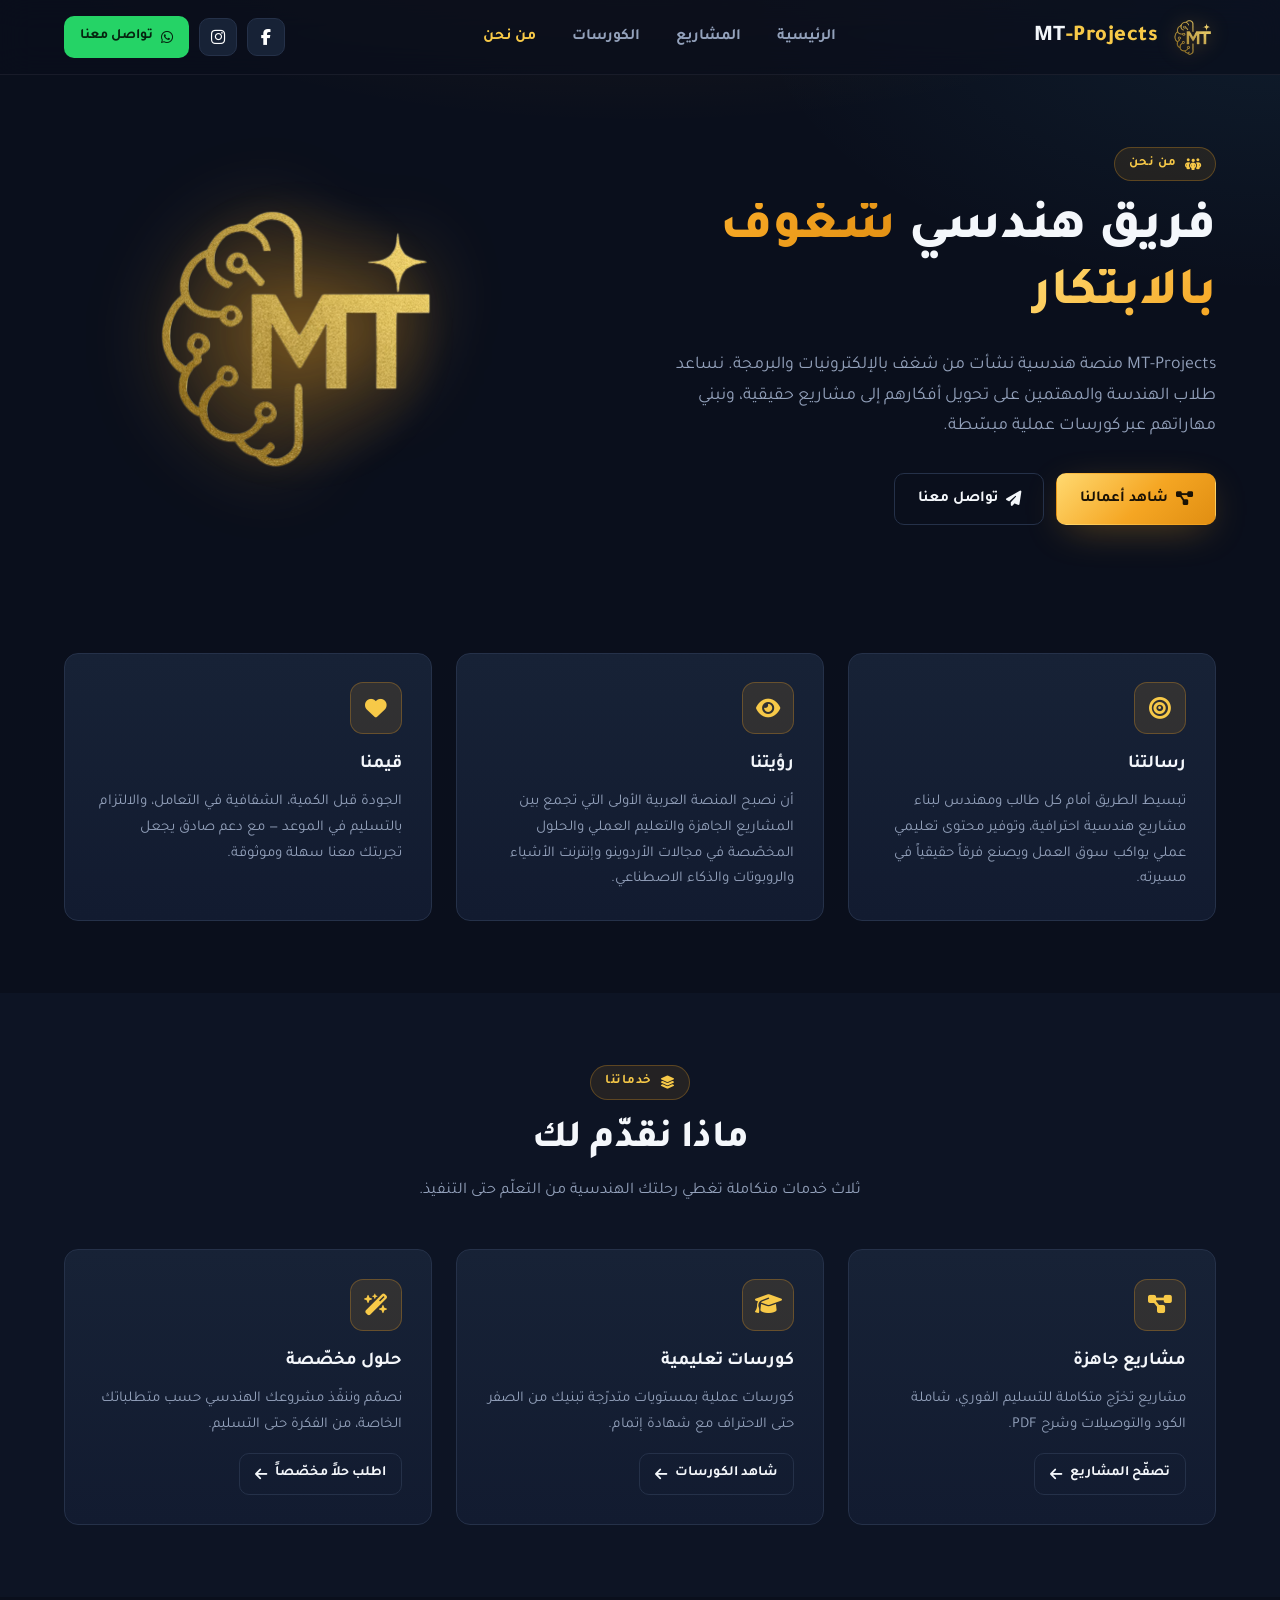
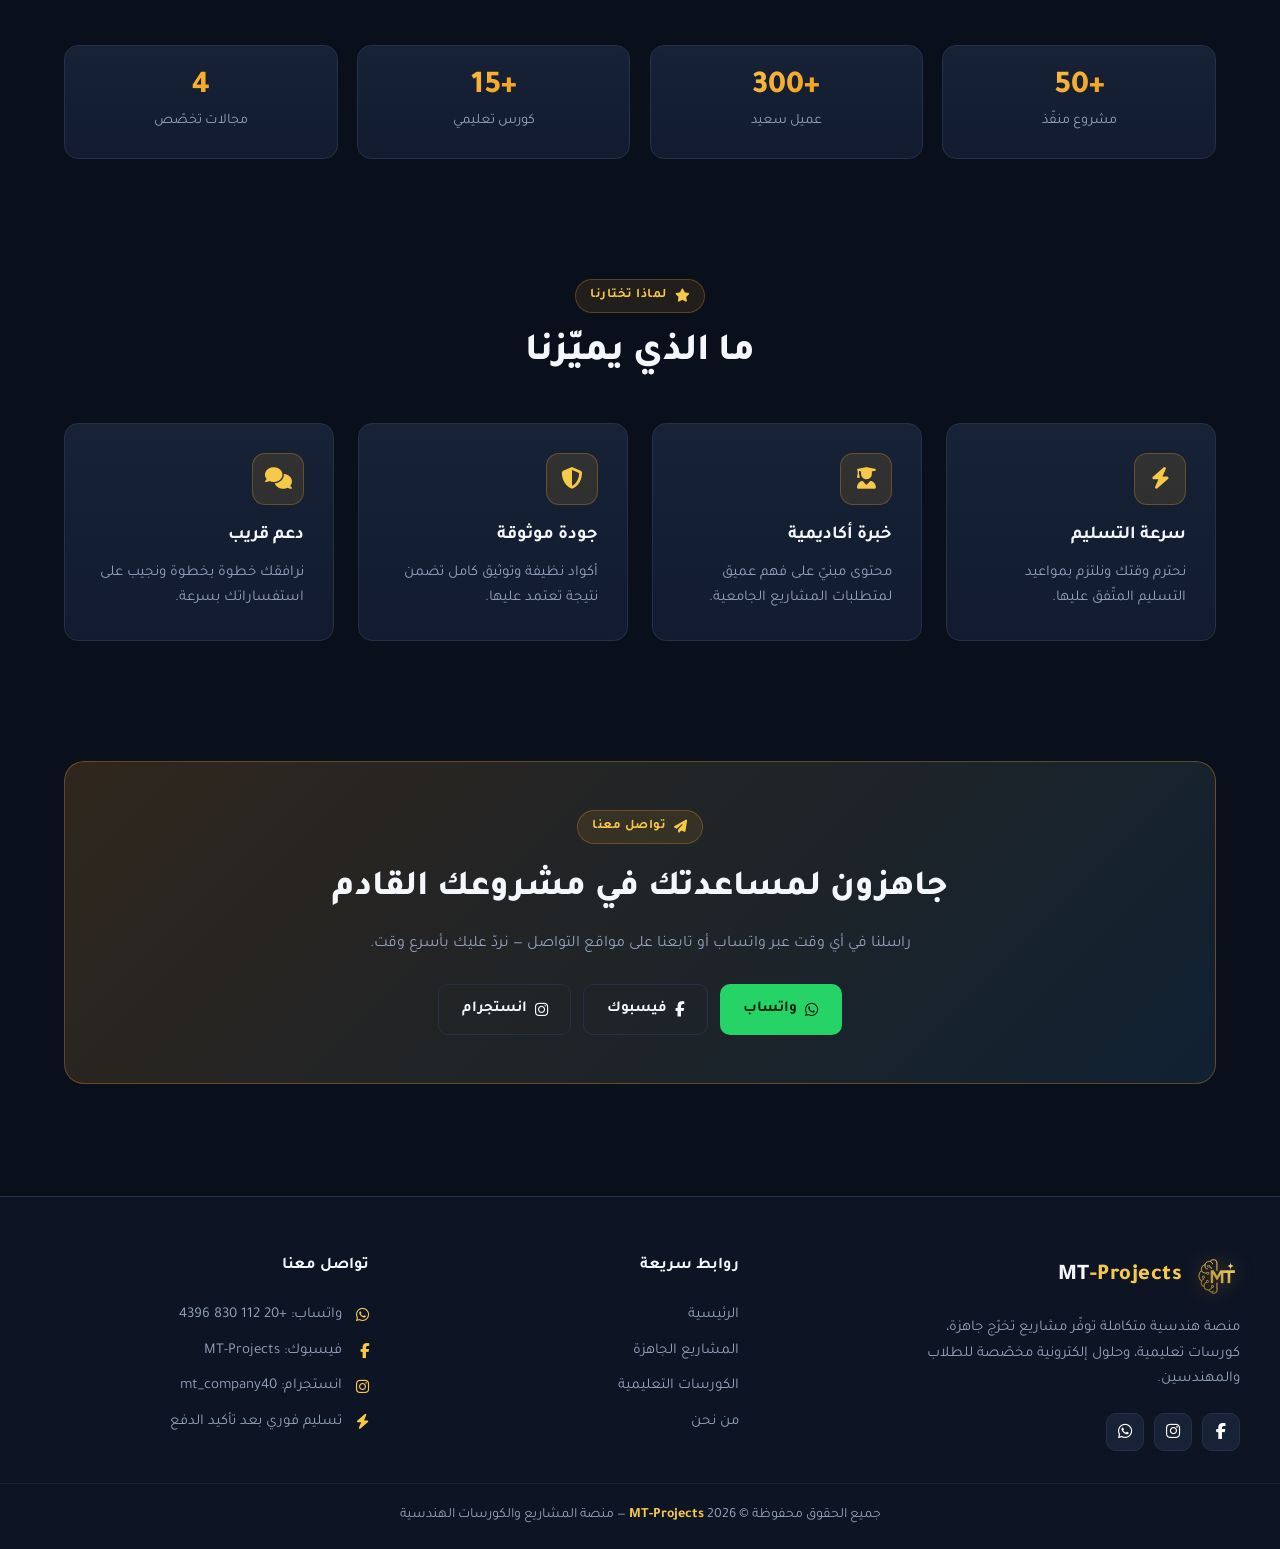
==== about.html @ b784845f "Rebrand MT-Projects to gold identity; add courses + company profile Refactor the single green index." ====
<!DOCTYPE html>
<html lang="ar" dir="rtl">
<head>
    <meta charset="UTF-8">
    <meta name="viewport" content="width=device-width, initial-scale=1.0">
    <title>من نحن | MT-Projects</title>
    <meta name="description" content="MT-Projects — فريق هندسي شغوف بالإلكترونيات والبرمجة، نساعد الطلاب والمهندسين بمشاريع جاهزة وكورسات عملية وحلول مخصّصة.">
    <link rel="icon" href="logo.png">
    <link href="https://fonts.googleapis.com/css2?family=Tajawal:wght@400;500;700;800&display=swap" rel="stylesheet">
    <link rel="stylesheet" href="https://cdnjs.cloudflare.com/ajax/libs/font-awesome/6.4.0/css/all.min.css">
    <link rel="stylesheet" href="assets/css/theme.css">
</head>
<body data-page="about">
    <div id="site-header"></div>

    <!-- Intro -->
    <section class="hero">
        <div class="container hero-grid">
            <div class="hero-copy">
                <span class="section-eyebrow"><i class="fa-solid fa-people-group"></i> من نحن</span>
                <h1>فريق هندسي <span class="gold-text">شغوف بالابتكار</span></h1>
                <p class="lead">MT-Projects منصة هندسية نشأت من شغف بالإلكترونيات والبرمجة. نساعد طلاب الهندسة والمهتمين على تحويل أفكارهم إلى مشاريع حقيقية، ونبني مهاراتهم عبر كورسات عملية مبسّطة.</p>
                <div class="hero-cta">
                    <a href="projects.html" class="btn btn-gold"><i class="fa-solid fa-diagram-project"></i> شاهد أعمالنا</a>
                    <a href="#contact" class="btn btn-ghost"><i class="fa-solid fa-paper-plane"></i> تواصل معنا</a>
                </div>
            </div>
            <div class="hero-art">
                <div class="glow-ring"></div>
                <img src="logo.png" alt="MT-Projects" onerror="this.style.display='none'">
            </div>
        </div>
    </section>

    <!-- Mission / Vision -->
    <section class="block">
        <div class="container">
            <div class="feature-grid" style="grid-template-columns: repeat(auto-fit, minmax(300px, 1fr));">
                <div class="feature">
                    <div class="ico"><i class="fa-solid fa-bullseye"></i></div>
                    <h3>رسالتنا</h3>
                    <p>تبسيط الطريق أمام كل طالب ومهندس لبناء مشاريع هندسية احترافية، وتوفير محتوى تعليمي عملي يواكب سوق العمل ويصنع فرقاً حقيقياً في مسيرته.</p>
                </div>
                <div class="feature">
                    <div class="ico"><i class="fa-solid fa-eye"></i></div>
                    <h3>رؤيتنا</h3>
                    <p>أن نصبح المنصة العربية الأولى التي تجمع بين المشاريع الجاهزة والتعليم العملي والحلول المخصّصة في مجالات الأردوينو وإنترنت الأشياء والروبوتات والذكاء الاصطناعي.</p>
                </div>
                <div class="feature">
                    <div class="ico"><i class="fa-solid fa-heart"></i></div>
                    <h3>قيمنا</h3>
                    <p>الجودة قبل الكمية، الشفافية في التعامل، والالتزام بالتسليم في الموعد — مع دعم صادق يجعل تجربتك معنا سهلة وموثوقة.</p>
                </div>
            </div>
        </div>
    </section>

    <!-- What we offer -->
    <section class="block" style="background: var(--bg-2);">
        <div class="container">
            <div class="section-head">
                <span class="section-eyebrow"><i class="fa-solid fa-layer-group"></i> خدماتنا</span>
                <h2>ماذا نقدّم لك</h2>
                <p>ثلاث خدمات متكاملة تغطي رحلتك الهندسية من التعلّم حتى التنفيذ.</p>
            </div>
            <div class="feature-grid">
                <div class="feature">
                    <div class="ico"><i class="fa-solid fa-diagram-project"></i></div>
                    <h3>مشاريع جاهزة</h3>
                    <p>مشاريع تخرّج متكاملة للتسليم الفوري، شاملة الكود والتوصيلات وشرح PDF.</p>
                    <a href="projects.html" class="btn btn-ghost btn-sm" style="margin-top:1rem;">تصفّح المشاريع <i class="fa-solid fa-arrow-left"></i></a>
                </div>
                <div class="feature">
                    <div class="ico"><i class="fa-solid fa-graduation-cap"></i></div>
                    <h3>كورسات تعليمية</h3>
                    <p>كورسات عملية بمستويات متدرّجة تبنيك من الصفر حتى الاحتراف مع شهادة إتمام.</p>
                    <a href="courses.html" class="btn btn-ghost btn-sm" style="margin-top:1rem;">شاهد الكورسات <i class="fa-solid fa-arrow-left"></i></a>
                </div>
                <div class="feature">
                    <div class="ico"><i class="fa-solid fa-wand-magic-sparkles"></i></div>
                    <h3>حلول مخصّصة</h3>
                    <p>نصمّم وننفّذ مشروعك الهندسي حسب متطلباتك الخاصة، من الفكرة حتى التسليم.</p>
                    <a href="https://wa.me/201128304396?text=%D8%A3%D9%87%D9%84%D8%A7%D9%8B%20MT-Projects%D8%8C%20%D8%A3%D8%B1%D9%8A%D8%AF%20%D8%AD%D9%84%D8%A7%D9%8B%20%D9%85%D8%AE%D8%B5%D8%B5%D8%A7%D9%8B" target="_blank" rel="noopener" class="btn btn-ghost btn-sm" style="margin-top:1rem;">اطلب حلاً مخصّصاً <i class="fa-solid fa-arrow-left"></i></a>
                </div>
            </div>
        </div>
    </section>

    <!-- Stats -->
    <section class="block tight">
        <div class="container">
            <div class="stats">
                <div class="stat"><div class="num gold-text">+50</div><div class="lbl">مشروع منفّذ</div></div>
                <div class="stat"><div class="num gold-text">+300</div><div class="lbl">عميل سعيد</div></div>
                <div class="stat"><div class="num gold-text">+15</div><div class="lbl">كورس تعليمي</div></div>
                <div class="stat"><div class="num gold-text">4</div><div class="lbl">مجالات تخصّص</div></div>
            </div>
        </div>
    </section>

    <!-- Why choose us -->
    <section class="block">
        <div class="container">
            <div class="section-head">
                <span class="section-eyebrow"><i class="fa-solid fa-star"></i> لماذا تختارنا</span>
                <h2>ما الذي يميّزنا</h2>
            </div>
            <div class="feature-grid">
                <div class="feature"><div class="ico"><i class="fa-solid fa-bolt"></i></div><h3>سرعة التسليم</h3><p>نحترم وقتك ونلتزم بمواعيد التسليم المتّفق عليها.</p></div>
                <div class="feature"><div class="ico"><i class="fa-solid fa-user-graduate"></i></div><h3>خبرة أكاديمية</h3><p>محتوى مبنيّ على فهم عميق لمتطلبات المشاريع الجامعية.</p></div>
                <div class="feature"><div class="ico"><i class="fa-solid fa-shield-halved"></i></div><h3>جودة موثوقة</h3><p>أكواد نظيفة وتوثيق كامل تضمن نتيجة تعتمد عليها.</p></div>
                <div class="feature"><div class="ico"><i class="fa-solid fa-comments"></i></div><h3>دعم قريب</h3><p>نرافقك خطوة بخطوة ونجيب على استفساراتك بسرعة.</p></div>
            </div>
        </div>
    </section>

    <!-- Contact CTA -->
    <section class="block tight" id="contact">
        <div class="container">
            <div class="cta-band">
                <span class="section-eyebrow"><i class="fa-solid fa-paper-plane"></i> تواصل معنا</span>
                <h2>جاهزون لمساعدتك في مشروعك القادم</h2>
                <p>راسلنا في أي وقت عبر واتساب أو تابعنا على مواقع التواصل — نردّ عليك بأسرع وقت.</p>
                <div class="hero-cta" style="justify-content:center;">
                    <a href="https://wa.me/201128304396?text=%D8%A3%D9%87%D9%84%D8%A7%D9%8B%20MT-Projects%20%F0%9F%91%8B" target="_blank" rel="noopener" class="btn btn-whatsapp"><i class="fa-brands fa-whatsapp"></i> واتساب</a>
                    <a href="https://www.facebook.com/share/1FDnTubg9i/" target="_blank" rel="noopener" class="btn btn-ghost"><i class="fa-brands fa-facebook-f"></i> فيسبوك</a>
                    <a href="https://www.instagram.com/mt_company40?stkn=MTRxdmZ1bXdlMmYyNg==" target="_blank" rel="noopener" class="btn btn-ghost"><i class="fa-brands fa-instagram"></i> انستجرام</a>
                </div>
            </div>
        </div>
    </section>

    <div id="site-footer"></div>

    <script src="assets/js/site.js"></script>
    <script src="assets/js/layout.js"></script>
</body>
</html>
---- assets/css/theme.css ----
/* =====================================================================
   MT-Projects — Shared Design System
   Gold "circuit-brain" brand on deep space-navy. Arabic RTL.
   ===================================================================== */

:root {
    /* Brand — gold ramp pulled from the logo */
    --gold-300: #ffd970;
    --gold-400: #f7c948;
    --gold-500: #f5a623;
    --gold-600: #e08e12;
    --gold-grad: linear-gradient(135deg, #ffd970 0%, #f5a623 55%, #e08e12 100%);

    /* Accent — circuit sky */
    --sky-400: #6fd0ff;
    --sky-500: #4fc3f7;

    /* Surfaces — deep space navy */
    --bg: #0a0f1c;
    --bg-2: #0d1424;
    --surface: #121b30;
    --surface-2: #172236;
    --surface-3: #1e2b43;

    /* Ink */
    --text: #f4f7fb;
    --text-muted: #93a1bb;
    --border: #253149;
    --border-soft: rgba(255, 255, 255, 0.06);

    /* Channels */
    --whatsapp: #25d366;
    --facebook: #1877f2;

    /* Category accents */
    --cat-arduino: #14b8a6;
    --cat-iot: #f97316;
    --cat-robotics: #f5a623;
    --cat-ai: #a78bfa;
    --cat-beginner: #22c55e;
    --cat-intermediate: #f5a623;
    --cat-advanced: #ef4444;

    --radius: 14px;
    --radius-sm: 9px;
    --shadow-gold: 0 10px 40px -12px rgba(245, 166, 35, 0.45);
    --maxw: 1200px;
    --header-h: 74px;
}

* { margin: 0; padding: 0; box-sizing: border-box; font-family: 'Tajawal', sans-serif; }

html { scroll-behavior: smooth; }

body {
    background: var(--bg);
    color: var(--text);
    line-height: 1.7;
    min-height: 100vh;
    /* Subtle gold aura pinned to the top, fading into navy */
    background-image:
        radial-gradient(1100px 520px at 50% -240px, rgba(245, 166, 35, 0.14), transparent 70%),
        radial-gradient(760px 420px at 100% 0, rgba(79, 195, 247, 0.08), transparent 70%);
    background-repeat: no-repeat;
}

a { text-decoration: none; color: inherit; }
ul { list-style: none; }
img { max-width: 100%; display: block; }

.container { max-width: var(--maxw); margin: 0 auto; padding: 0 1.5rem; }

/* Utility text */
.gold-text {
    background: var(--gold-grad);
    -webkit-background-clip: text;
    background-clip: text;
    -webkit-text-fill-color: transparent;
    color: transparent;
}
.section-eyebrow {
    display: inline-flex; align-items: center; gap: 8px;
    font-size: 0.82rem; font-weight: 700; letter-spacing: 0.5px;
    color: var(--gold-400);
    background: rgba(245, 166, 35, 0.1);
    border: 1px solid rgba(245, 166, 35, 0.28);
    padding: 5px 14px; border-radius: 999px;
    margin-bottom: 1rem;
}
.section-head { text-align: center; max-width: 680px; margin: 0 auto 2.75rem; }
.section-head h2 { font-size: clamp(1.7rem, 3.4vw, 2.4rem); font-weight: 800; line-height: 1.3; }
.section-head p { color: var(--text-muted); margin-top: 0.75rem; font-size: 1.02rem; }

section.block { padding: 4.5rem 0; }
section.block.tight { padding: 3rem 0; }

/* =========================== Header / Nav =========================== */
.site-header {
    position: sticky; top: 0; z-index: 1000;
    background: rgba(10, 15, 28, 0.72);
    backdrop-filter: blur(16px);
    -webkit-backdrop-filter: blur(16px);
    border-bottom: 1px solid var(--border-soft);
}
.nav {
    height: var(--header-h);
    display: flex; align-items: center; justify-content: space-between;
    gap: 1rem;
}
.brand { display: flex; align-items: center; gap: 12px; }
.brand img {
    width: 46px; height: 46px; object-fit: contain;
    filter: drop-shadow(0 0 10px rgba(245, 166, 35, 0.35));
}
.brand-text { font-size: 1.4rem; font-weight: 800; letter-spacing: 0.5px; }
.brand-text span { color: var(--gold-400); }

.nav-links { display: flex; align-items: center; gap: 0.35rem; }
.nav-links a {
    padding: 0.5rem 0.95rem; border-radius: 8px;
    color: var(--text-muted); font-weight: 600; font-size: 0.98rem;
    transition: color 0.2s, background 0.2s;
}
.nav-links a:hover { color: var(--text); background: rgba(255, 255, 255, 0.04); }
.nav-links a.active { color: var(--gold-400); }

.nav-actions { display: flex; align-items: center; gap: 10px; }
.social-btn {
    width: 38px; height: 38px; border-radius: 10px;
    display: grid; place-items: center; color: #fff; font-size: 1.02rem;
    background: var(--surface-2); border: 1px solid var(--border);
    transition: transform 0.2s, border-color 0.2s, color 0.2s;
}
.social-btn:hover { transform: translateY(-3px); color: var(--gold-400); border-color: var(--gold-500); }

.nav-toggle {
    display: none; width: 42px; height: 42px; border-radius: 10px;
    background: var(--surface-2); border: 1px solid var(--border);
    color: var(--text); font-size: 1.2rem; cursor: pointer;
}

/* =========================== Buttons =========================== */
.btn {
    display: inline-flex; align-items: center; justify-content: center; gap: 8px;
    padding: 0.72rem 1.4rem; border-radius: 10px;
    font-weight: 700; font-size: 0.96rem; cursor: pointer;
    border: 1px solid transparent; transition: transform 0.18s, box-shadow 0.18s, background 0.18s;
    white-space: nowrap;
}
.btn:hover { transform: translateY(-2px); }
.btn-gold { background: var(--gold-grad); color: #1a1205; box-shadow: var(--shadow-gold); }
.btn-gold:hover { box-shadow: 0 14px 46px -10px rgba(245, 166, 35, 0.6); }
.btn-ghost { background: transparent; color: var(--text); border-color: var(--border); }
.btn-ghost:hover { border-color: var(--gold-500); color: var(--gold-400); }
.btn-whatsapp { background: var(--whatsapp); color: #05230f; }
.btn-whatsapp:hover { background: #1fbb59; }
.btn-sm { padding: 0.5rem 0.95rem; font-size: 0.88rem; }
.btn-icon {
    width: 40px; height: 40px; padding: 0; border-radius: 10px;
    background: transparent; border: 1px solid var(--border); color: var(--text);
}
.btn-icon:hover { border-color: var(--gold-500); color: var(--gold-400); }

/* =========================== Hero =========================== */
.hero { padding: 4.5rem 0 3.5rem; position: relative; overflow: hidden; }
.hero-grid {
    display: grid; grid-template-columns: 1.15fr 0.85fr; gap: 3rem; align-items: center;
}
.hero h1 { font-size: clamp(2rem, 5vw, 3.3rem); font-weight: 800; line-height: 1.25; }
.hero p.lead { color: var(--text-muted); font-size: 1.12rem; margin: 1.3rem 0 2rem; max-width: 560px; }
.hero-cta { display: flex; gap: 12px; flex-wrap: wrap; }
.hero-badges { display: flex; gap: 1.4rem; margin-top: 2rem; flex-wrap: wrap; }
.hero-badge { display: flex; align-items: center; gap: 9px; color: var(--text-muted); font-size: 0.94rem; }
.hero-badge i { color: var(--gold-400); }

.hero-art { position: relative; display: grid; place-items: center; }
.hero-art .glow-ring {
    position: absolute; inset: 0; margin: auto; width: 340px; height: 340px; border-radius: 50%;
    background: radial-gradient(circle, rgba(245, 166, 35, 0.28), transparent 62%);
    filter: blur(8px);
}
.hero-art img {
    width: min(340px, 78%); position: relative; z-index: 1;
    filter: drop-shadow(0 0 40px rgba(245, 166, 35, 0.45));
    animation: float 6s ease-in-out infinite;
}
@keyframes float { 0%,100% { transform: translateY(-8px); } 50% { transform: translateY(8px); } }

/* =========================== Stats =========================== */
.stats { display: grid; grid-template-columns: repeat(4, 1fr); gap: 1.2rem; }
.stat {
    background: linear-gradient(180deg, var(--surface-2), var(--surface));
    border: 1px solid var(--border); border-radius: var(--radius);
    padding: 1.5rem 1rem; text-align: center;
}
.stat .num { font-size: 2rem; font-weight: 800; }
.stat .num.gold-text { line-height: 1.1; }
.stat .lbl { color: var(--text-muted); font-size: 0.9rem; margin-top: 4px; }

/* =========================== Search & filter bar =========================== */
.toolbar { display: flex; flex-direction: column; gap: 1.1rem; align-items: center; margin-bottom: 2.5rem; }
.search-box { position: relative; width: 100%; max-width: 620px; }
.search-box input {
    width: 100%; padding: 0.9rem 3rem 0.9rem 1.1rem;
    background: var(--surface); border: 1px solid var(--border); border-radius: 999px;
    color: var(--text); font-size: 1rem; outline: none; transition: border-color 0.2s, box-shadow 0.2s;
}
.search-box input:focus { border-color: var(--gold-500); box-shadow: 0 0 0 4px rgba(245, 166, 35, 0.14); }
.search-box i { position: absolute; right: 1.1rem; top: 50%; transform: translateY(-50%); color: var(--text-muted); }

.controls { display: flex; justify-content: space-between; align-items: center; gap: 1rem; flex-wrap: wrap; width: 100%; }
.filters { display: flex; gap: 8px; flex-wrap: wrap; }
.chip {
    background: var(--surface); color: var(--text-muted);
    border: 1px solid var(--border); padding: 0.5rem 1.05rem; border-radius: 999px;
    cursor: pointer; font-weight: 600; font-size: 0.9rem; transition: 0.2s;
}
.chip:hover { color: var(--text); border-color: var(--gold-500); }
.chip.active { background: var(--gold-grad); color: #1a1205; border-color: transparent; }
.select {
    background: var(--surface); color: var(--text); border: 1px solid var(--border);
    padding: 0.55rem 0.9rem; border-radius: 10px; outline: none; cursor: pointer; font-size: 0.9rem;
}

/* =========================== Cards grid =========================== */
.cards-grid { display: grid; grid-template-columns: repeat(auto-fill, minmax(320px, 1fr)); gap: 1.75rem; }

.card {
    background: linear-gradient(180deg, var(--surface-2), var(--surface));
    border: 1px solid var(--border); border-radius: var(--radius);
    overflow: hidden; display: flex; flex-direction: column; position: relative;
    transition: transform 0.25s, box-shadow 0.25s, border-color 0.25s;
}
.card:hover { transform: translateY(-6px); border-color: var(--gold-500); box-shadow: 0 18px 40px -18px rgba(0,0,0,0.7); }
.card-media { position: relative; height: 190px; overflow: hidden; border-bottom: 1px solid var(--border); }
.card-media img { width: 100%; height: 100%; object-fit: cover; transition: transform 0.5s; }
.card:hover .card-media img { transform: scale(1.06); }
.ribbon {
    position: absolute; top: 12px; right: 12px; z-index: 2;
    background: rgba(10, 15, 28, 0.78); backdrop-filter: blur(4px);
    color: var(--gold-400); padding: 4px 11px; border-radius: 999px;
    font-size: 0.74rem; font-weight: 700; display: flex; align-items: center; gap: 6px;
    border: 1px solid rgba(245, 166, 35, 0.3);
}
.dot { width: 7px; height: 7px; border-radius: 50%; background: var(--gold-400); animation: pulse 1.6s infinite; }
@keyframes pulse {
    0% { box-shadow: 0 0 0 0 rgba(245,166,35,0.6); } 70% { box-shadow: 0 0 0 7px rgba(245,166,35,0); } 100% { box-shadow: 0 0 0 0 rgba(245,166,35,0); }
}

.card-body { padding: 1.4rem; display: flex; flex-direction: column; flex-grow: 1; }
.tag {
    align-self: flex-start; font-size: 0.72rem; color: #0a0f1c; font-weight: 800;
    padding: 3px 11px; border-radius: 6px; margin-bottom: 0.7rem; letter-spacing: 0.3px;
}
.tag-arduino { background: var(--cat-arduino); }
.tag-iot { background: var(--cat-iot); }
.tag-robotics { background: var(--cat-robotics); }
.tag-ai { background: var(--cat-ai); }
.tag-beginner { background: var(--cat-beginner); }
.tag-intermediate { background: var(--cat-intermediate); }
.tag-advanced { background: var(--cat-advanced); color: #fff; }

.card-title { font-size: 1.16rem; font-weight: 700; margin-bottom: 0.5rem; }
.card-desc {
    color: var(--text-muted); font-size: 0.92rem; margin-bottom: 1rem;
    display: -webkit-box; -webkit-line-clamp: 3; -webkit-box-orient: vertical; overflow: hidden;
}
.meta-row { display: flex; gap: 1rem; flex-wrap: wrap; margin-bottom: 1rem; font-size: 0.84rem; color: var(--text-muted); }
.meta-row span { display: flex; align-items: center; gap: 6px; }
.meta-row i { color: var(--gold-400); }

.includes {
    background: rgba(0, 0, 0, 0.22); border: 1px solid var(--border-soft);
    padding: 0.75rem 0.9rem; border-radius: var(--radius-sm); margin-bottom: 1.2rem; font-size: 0.84rem;
}
.includes .t { font-weight: 700; margin-bottom: 6px; }
.includes ul { display: flex; gap: 0.9rem; flex-wrap: wrap; }
.includes li { color: var(--text-muted); display: flex; align-items: center; gap: 5px; }
.includes li i { color: var(--gold-400); }

.card-foot {
    margin-top: auto; padding-top: 1rem; border-top: 1px solid var(--border-soft);
    display: flex; justify-content: space-between; align-items: center; gap: 0.6rem;
}
.price { font-size: 1.4rem; font-weight: 800; }
.price small { font-size: 0.78rem; color: var(--text-muted); font-weight: 600; }
.price .old { font-size: 0.85rem; color: var(--text-muted); text-decoration: line-through; margin-inline-start: 6px; font-weight: 600; }
.card-actions { display: flex; gap: 6px; }

.empty-state { grid-column: 1 / -1; text-align: center; padding: 3rem 1rem; color: var(--text-muted); }
.empty-state i { font-size: 2.4rem; color: var(--gold-500); margin-bottom: 0.8rem; }

.load-more { text-align: center; margin-top: 2.5rem; }

/* =========================== Feature / value cards =========================== */
.feature-grid { display: grid; grid-template-columns: repeat(auto-fit, minmax(250px, 1fr)); gap: 1.5rem; }
.feature {
    background: linear-gradient(180deg, var(--surface-2), var(--surface));
    border: 1px solid var(--border); border-radius: var(--radius); padding: 1.8rem;
    transition: transform 0.25s, border-color 0.25s;
}
.feature:hover { transform: translateY(-5px); border-color: var(--gold-500); }
.feature .ico {
    width: 52px; height: 52px; border-radius: 13px; display: grid; place-items: center;
    font-size: 1.35rem; color: var(--gold-400); margin-bottom: 1rem;
    background: rgba(245, 166, 35, 0.12); border: 1px solid rgba(245, 166, 35, 0.28);
}
.feature h3 { font-size: 1.14rem; margin-bottom: 0.5rem; }
.feature p { color: var(--text-muted); font-size: 0.94rem; }

/* =========================== CTA band =========================== */
.cta-band {
    background: linear-gradient(135deg, rgba(245,166,35,0.16), rgba(79,195,247,0.1));
    border: 1px solid rgba(245, 166, 35, 0.3); border-radius: 20px;
    padding: 3rem 2rem; text-align: center; position: relative; overflow: hidden;
}
.cta-band h2 { font-size: clamp(1.6rem, 3vw, 2.2rem); font-weight: 800; margin-bottom: 0.7rem; }
.cta-band p { color: var(--text-muted); max-width: 560px; margin: 0 auto 1.6rem; }

/* =========================== FAQ =========================== */
.faq-item { background: var(--surface); border: 1px solid var(--border); border-radius: var(--radius-sm); margin-bottom: 0.9rem; overflow: hidden; }
.faq-q { padding: 1.05rem 1.3rem; font-weight: 700; cursor: pointer; display: flex; justify-content: space-between; align-items: center; gap: 1rem; }
.faq-q i { color: var(--gold-400); transition: transform 0.25s; flex-shrink: 0; }
.faq-a { padding: 0 1.3rem; max-height: 0; overflow: hidden; color: var(--text-muted); font-size: 0.95rem; transition: max-height 0.3s ease, padding 0.3s ease; }
.faq-item.open .faq-a { max-height: 320px; padding: 0 1.3rem 1.15rem; }
.faq-item.open .faq-q i { transform: rotate(180deg); }

/* =========================== Modal =========================== */
.modal { position: fixed; inset: 0; background: rgba(4, 7, 14, 0.82); backdrop-filter: blur(4px); z-index: 2000; display: none; place-items: center; padding: 1rem; }
.modal.open { display: grid; }
.modal-card { background: var(--surface); border: 1px solid var(--border); border-radius: var(--radius); max-width: 600px; width: 100%; max-height: 90vh; overflow-y: auto; padding: 1.9rem; position: relative; }
.modal-close { position: absolute; top: 1rem; left: 1rem; width: 36px; height: 36px; border-radius: 9px; background: var(--surface-2); border: 1px solid var(--border); color: var(--text); font-size: 1.2rem; cursor: pointer; }
.modal-close:hover { color: var(--gold-400); border-color: var(--gold-500); }

/* =========================== Toast =========================== */
.toast { position: fixed; bottom: 22px; left: 22px; background: var(--surface-2); color: var(--text); border: 1px solid var(--gold-500); padding: 0.85rem 1.3rem; border-radius: 11px; box-shadow: 0 10px 30px rgba(0,0,0,0.5); z-index: 3000; font-size: 0.92rem; opacity: 0; transform: translateY(12px); pointer-events: none; transition: opacity 0.25s, transform 0.25s; }
.toast.show { opacity: 1; transform: translateY(0); }

/* =========================== Footer =========================== */
.site-footer { border-top: 1px solid var(--border); background: var(--bg-2); margin-top: 4rem; }
.footer-grid { display: grid; grid-template-columns: 1.4fr 1fr 1fr; gap: 2.5rem; padding: 3.5rem 0 2rem; }
.footer-brand p { color: var(--text-muted); font-size: 0.94rem; margin: 1rem 0 1.3rem; max-width: 340px; }
.footer-col h4 { font-size: 1.02rem; margin-bottom: 1rem; }
.footer-col a { display: block; color: var(--text-muted); padding: 0.32rem 0; font-size: 0.94rem; transition: color 0.2s; }
.footer-col a:hover { color: var(--gold-400); }
.footer-col .line { display: flex; align-items: center; gap: 9px; color: var(--text-muted); padding: 0.32rem 0; font-size: 0.94rem; }
.footer-col .line i { color: var(--gold-400); width: 18px; }
.footer-socials { display: flex; gap: 10px; }
.footer-bottom { border-top: 1px solid var(--border-soft); padding: 1.3rem 0; text-align: center; color: var(--text-muted); font-size: 0.88rem; }
.footer-bottom strong { color: var(--gold-400); }

/* =========================== Responsive =========================== */
@media (max-width: 900px) {
    .hero-grid { grid-template-columns: 1fr; text-align: center; }
    .hero p.lead { margin-inline: auto; }
    .hero-cta, .hero-badges { justify-content: center; }
    .hero-art { order: -1; }
    .stats { grid-template-columns: repeat(2, 1fr); }
    .footer-grid { grid-template-columns: 1fr; gap: 1.8rem; }
}
@media (max-width: 720px) {
    .nav-links {
        position: fixed; inset: var(--header-h) 0 auto 0;
        flex-direction: column; align-items: stretch; gap: 0;
        background: rgba(10, 15, 28, 0.98); backdrop-filter: blur(16px);
        border-bottom: 1px solid var(--border); padding: 0.6rem 1.5rem 1.2rem;
        transform: translateY(-140%); transition: transform 0.28s ease; z-index: 999;
    }
    .nav-links.open { transform: translateY(0); }
    .nav-links a { padding: 0.85rem 0.5rem; border-bottom: 1px solid var(--border-soft); }
    .nav-toggle { display: grid; place-items: center; }
    .nav-actions .social-btn { display: none; }
    .controls { flex-direction: column; align-items: stretch; }
    .filters { justify-content: center; }
}
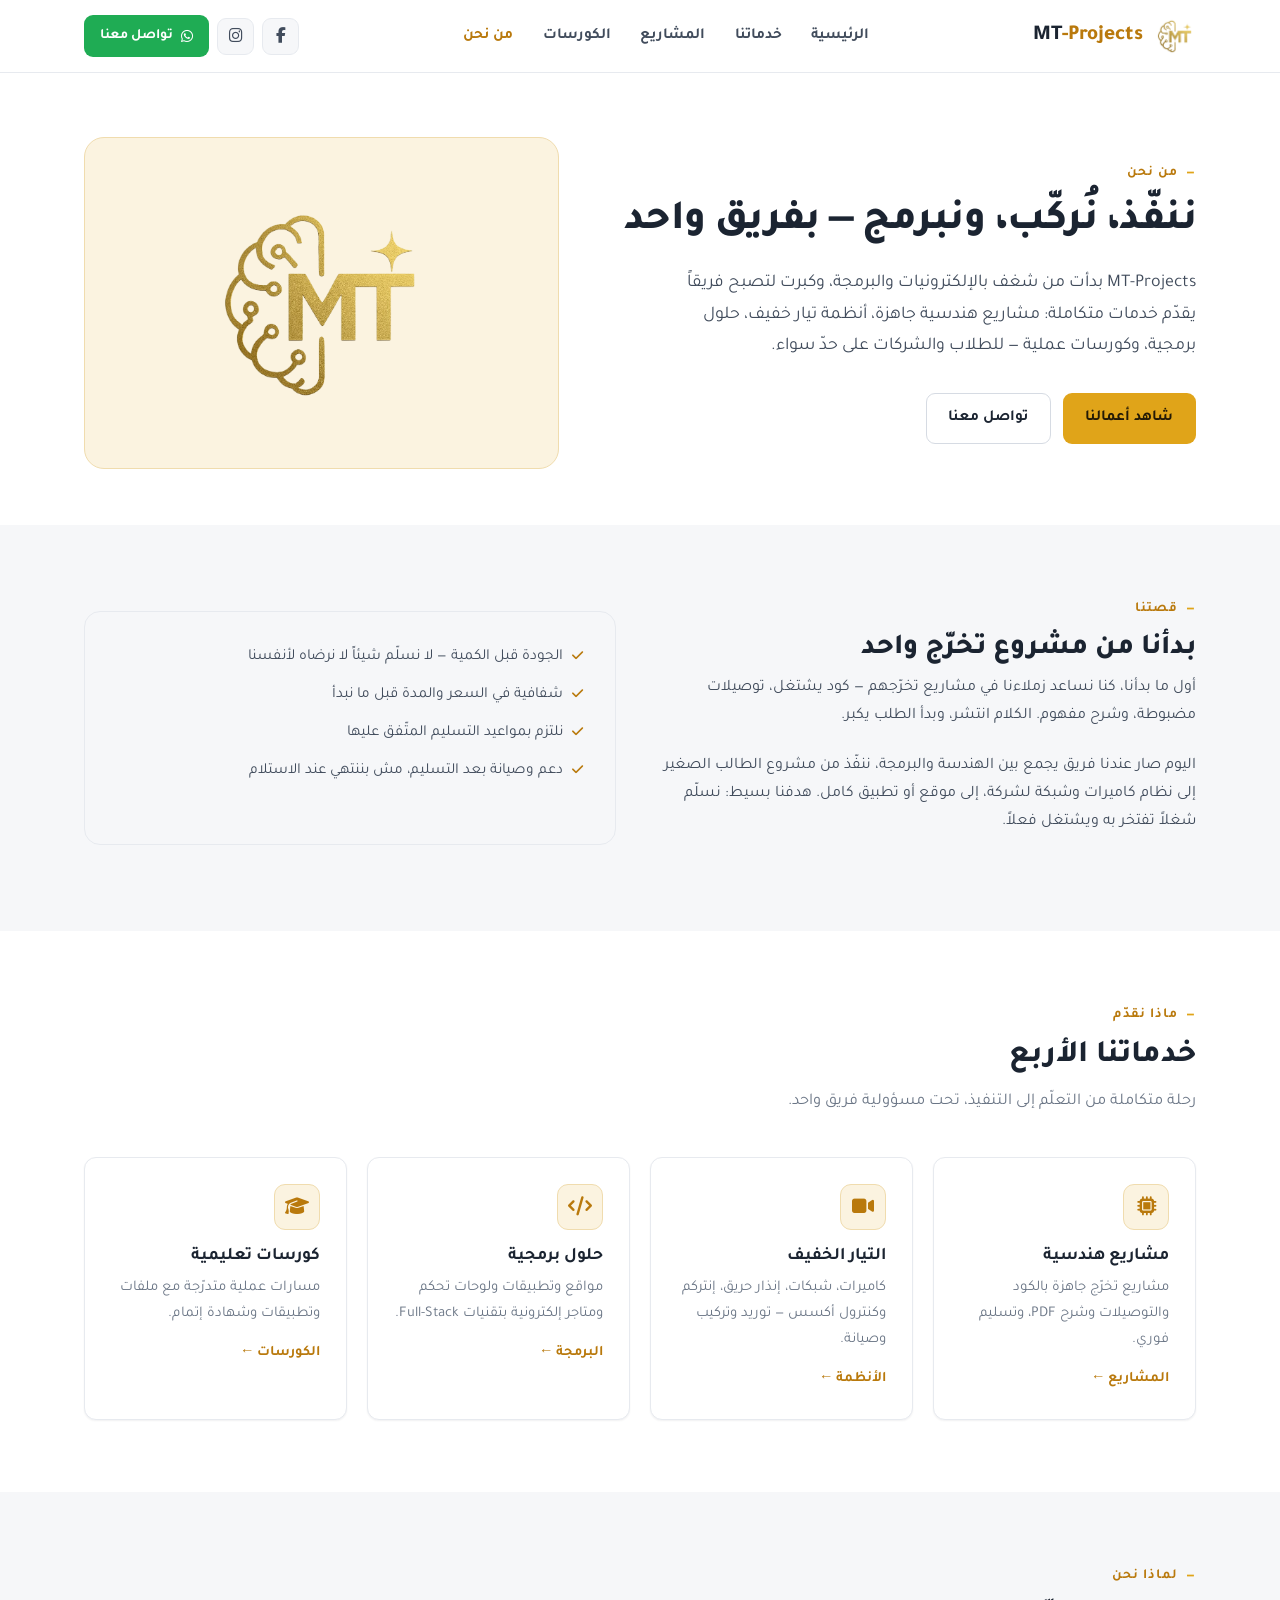
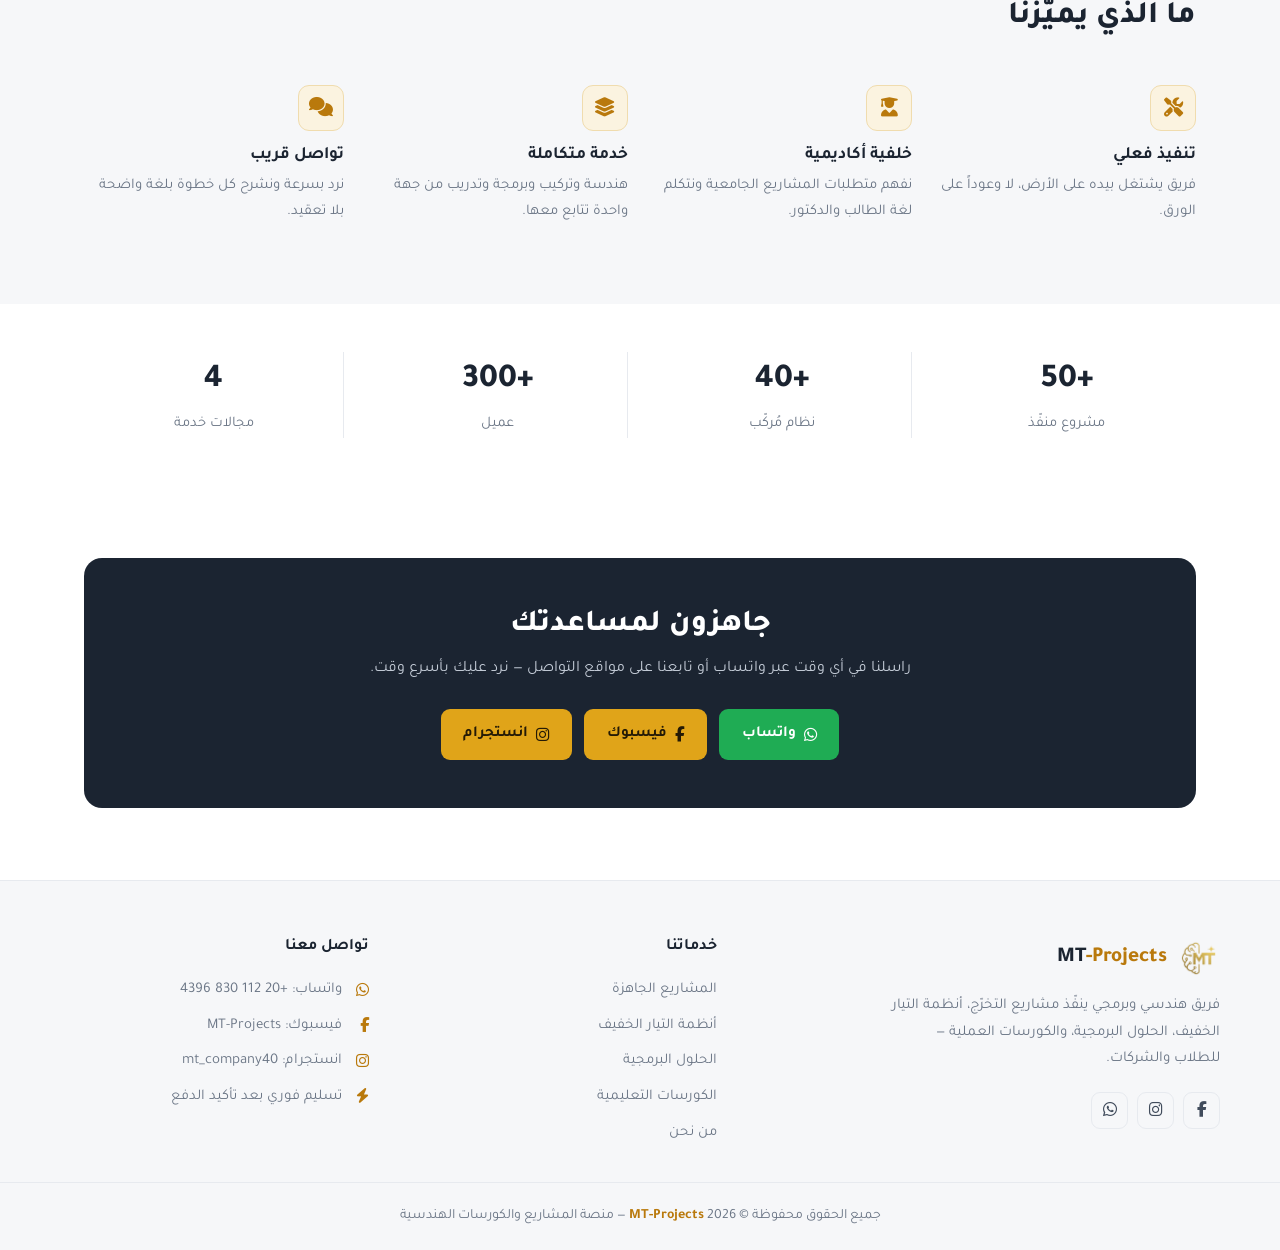
==== commit e8d2ece9: "Switch to light theme; de-AI design/copy; add low-current & software services Rebuild the design sys" ====
--- a/about.html
+++ b/about.html
@@ -4,7 +4,7 @@
     <meta charset="UTF-8">
     <meta name="viewport" content="width=device-width, initial-scale=1.0">
     <title>من نحن | MT-Projects</title>
-    <meta name="description" content="MT-Projects — فريق هندسي شغوف بالإلكترونيات والبرمجة، نساعد الطلاب والمهندسين بمشاريع جاهزة وكورسات عملية وحلول مخصّصة.">
+    <meta name="description" content="MT-Projects — فريق هندسي وبرمجي ينفّذ مشاريع إلكترونية، يركّب أنظمة التيار الخفيف، يطوّر مواقع وتطبيقات، ويقدّم كورسات عملية.">
     <link rel="icon" href="logo.png">
     <link href="https://fonts.googleapis.com/css2?family=Tajawal:wght@400;500;700;800&display=swap" rel="stylesheet">
     <link rel="stylesheet" href="https://cdnjs.cloudflare.com/ajax/libs/font-awesome/6.4.0/css/all.min.css">
@@ -16,72 +16,69 @@
     <!-- Intro -->
     <section class="hero">
         <div class="container hero-grid">
-            <div class="hero-copy">
-                <span class="section-eyebrow"><i class="fa-solid fa-people-group"></i> من نحن</span>
-                <h1>فريق هندسي <span class="gold-text">شغوف بالابتكار</span></h1>
-                <p class="lead">MT-Projects منصة هندسية نشأت من شغف بالإلكترونيات والبرمجة. نساعد طلاب الهندسة والمهتمين على تحويل أفكارهم إلى مشاريع حقيقية، ونبني مهاراتهم عبر كورسات عملية مبسّطة.</p>
+            <div>
+                <span class="kicker">من نحن</span>
+                <h1>ننفّذ، نُركّب، ونبرمج — بفريق واحد</h1>
+                <p class="lead">MT-Projects بدأت من شغف بالإلكترونيات والبرمجة، وكبرت لتصبح فريقاً يقدّم خدمات متكاملة: مشاريع هندسية جاهزة، أنظمة تيار خفيف، حلول برمجية، وكورسات عملية — للطلاب والشركات على حدّ سواء.</p>
                 <div class="hero-cta">
-                    <a href="projects.html" class="btn btn-gold"><i class="fa-solid fa-diagram-project"></i> شاهد أعمالنا</a>
-                    <a href="#contact" class="btn btn-ghost"><i class="fa-solid fa-paper-plane"></i> تواصل معنا</a>
+                    <a href="projects.html" class="btn btn-gold">شاهد أعمالنا</a>
+                    <a href="#contact" class="btn btn-outline">تواصل معنا</a>
                 </div>
             </div>
-            <div class="hero-art">
-                <div class="glow-ring"></div>
+            <div class="hero-panel">
                 <img src="logo.png" alt="MT-Projects" onerror="this.style.display='none'">
             </div>
         </div>
     </section>
 
-    <!-- Mission / Vision -->
-    <section class="block">
+    <!-- Story -->
+    <section class="block bg-alt">
         <div class="container">
-            <div class="feature-grid" style="grid-template-columns: repeat(auto-fit, minmax(300px, 1fr));">
-                <div class="feature">
-                    <div class="ico"><i class="fa-solid fa-bullseye"></i></div>
-                    <h3>رسالتنا</h3>
-                    <p>تبسيط الطريق أمام كل طالب ومهندس لبناء مشاريع هندسية احترافية، وتوفير محتوى تعليمي عملي يواكب سوق العمل ويصنع فرقاً حقيقياً في مسيرته.</p>
+            <div class="split">
+                <div class="split-body">
+                    <span class="kicker">قصتنا</span>
+                    <h2>بدأنا من مشروع تخرّج واحد</h2>
+                    <p>أول ما بدأنا، كنا نساعد زملاءنا في مشاريع تخرّجهم — كود يشتغل، توصيلات مضبوطة، وشرح مفهوم. الكلام انتشر، وبدأ الطلب يكبر.</p>
+                    <p>اليوم صار عندنا فريق يجمع بين الهندسة والبرمجة، ننفّذ من مشروع الطالب الصغير إلى نظام كاميرات وشبكة لشركة، إلى موقع أو تطبيق كامل. هدفنا بسيط: نسلّم شغلاً تفتخر به ويشتغل فعلاً.</p>
                 </div>
-                <div class="feature">
-                    <div class="ico"><i class="fa-solid fa-eye"></i></div>
-                    <h3>رؤيتنا</h3>
-                    <p>أن نصبح المنصة العربية الأولى التي تجمع بين المشاريع الجاهزة والتعليم العملي والحلول المخصّصة في مجالات الأردوينو وإنترنت الأشياء والروبوتات والذكاء الاصطناعي.</p>
-                </div>
-                <div class="feature">
-                    <div class="ico"><i class="fa-solid fa-heart"></i></div>
-                    <h3>قيمنا</h3>
-                    <p>الجودة قبل الكمية، الشفافية في التعامل، والالتزام بالتسليم في الموعد — مع دعم صادق يجعل تجربتك معنا سهلة وموثوقة.</p>
+                <div class="split-media">
+                    <ul class="svc-list" style="grid-template-columns:1fr;">
+                        <li><i class="fa-solid fa-check"></i> الجودة قبل الكمية — لا نسلّم شيئاً لا نرضاه لأنفسنا</li>
+                        <li><i class="fa-solid fa-check"></i> شفافية في السعر والمدة قبل ما نبدأ</li>
+                        <li><i class="fa-solid fa-check"></i> نلتزم بمواعيد التسليم المتّفق عليها</li>
+                        <li><i class="fa-solid fa-check"></i> دعم وصيانة بعد التسليم، مش بننتهي عند الاستلام</li>
+                    </ul>
                 </div>
             </div>
         </div>
     </section>
 
-    <!-- What we offer -->
-    <section class="block" style="background: var(--bg-2);">
+    <!-- Services -->
+    <section class="block">
         <div class="container">
             <div class="section-head">
-                <span class="section-eyebrow"><i class="fa-solid fa-layer-group"></i> خدماتنا</span>
-                <h2>ماذا نقدّم لك</h2>
-                <p>ثلاث خدمات متكاملة تغطي رحلتك الهندسية من التعلّم حتى التنفيذ.</p>
+                <span class="kicker">ماذا نقدّم</span>
+                <h2>خدماتنا الأربع</h2>
+                <p>رحلة متكاملة من التعلّم إلى التنفيذ، تحت مسؤولية فريق واحد.</p>
             </div>
+            <div class="pillars">
+                <div class="pillar"><div class="ico"><i class="fa-solid fa-microchip"></i></div><h3>مشاريع هندسية</h3><p>مشاريع تخرّج جاهزة بالكود والتوصيلات وشرح PDF، وتسليم فوري.</p><a class="more" href="projects.html">المشاريع &larr;</a></div>
+                <div class="pillar"><div class="ico"><i class="fa-solid fa-video"></i></div><h3>التيار الخفيف</h3><p>كاميرات، شبكات، إنذار حريق، إنتركم وكنترول أكسس — توريد وتركيب وصيانة.</p><a class="more" href="index.html#elv">الأنظمة &larr;</a></div>
+                <div class="pillar"><div class="ico"><i class="fa-solid fa-code"></i></div><h3>حلول برمجية</h3><p>مواقع وتطبيقات ولوحات تحكم ومتاجر إلكترونية بتقنيات Full-Stack.</p><a class="more" href="index.html#software">البرمجة &larr;</a></div>
+                <div class="pillar"><div class="ico"><i class="fa-solid fa-graduation-cap"></i></div><h3>كورسات تعليمية</h3><p>مسارات عملية متدرّجة مع ملفات وتطبيقات وشهادة إتمام.</p><a class="more" href="courses.html">الكورسات &larr;</a></div>
+            </div>
+        </div>
+    </section>
+
+    <!-- Why us -->
+    <section class="block bg-alt">
+        <div class="container">
+            <div class="section-head"><span class="kicker">لماذا نحن</span><h2>ما الذي يميّزنا</h2></div>
             <div class="feature-grid">
-                <div class="feature">
-                    <div class="ico"><i class="fa-solid fa-diagram-project"></i></div>
-                    <h3>مشاريع جاهزة</h3>
-                    <p>مشاريع تخرّج متكاملة للتسليم الفوري، شاملة الكود والتوصيلات وشرح PDF.</p>
-                    <a href="projects.html" class="btn btn-ghost btn-sm" style="margin-top:1rem;">تصفّح المشاريع <i class="fa-solid fa-arrow-left"></i></a>
-                </div>
-                <div class="feature">
-                    <div class="ico"><i class="fa-solid fa-graduation-cap"></i></div>
-                    <h3>كورسات تعليمية</h3>
-                    <p>كورسات عملية بمستويات متدرّجة تبنيك من الصفر حتى الاحتراف مع شهادة إتمام.</p>
-                    <a href="courses.html" class="btn btn-ghost btn-sm" style="margin-top:1rem;">شاهد الكورسات <i class="fa-solid fa-arrow-left"></i></a>
-                </div>
-                <div class="feature">
-                    <div class="ico"><i class="fa-solid fa-wand-magic-sparkles"></i></div>
-                    <h3>حلول مخصّصة</h3>
-                    <p>نصمّم وننفّذ مشروعك الهندسي حسب متطلباتك الخاصة، من الفكرة حتى التسليم.</p>
-                    <a href="https://wa.me/201128304396?text=%D8%A3%D9%87%D9%84%D8%A7%D9%8B%20MT-Projects%D8%8C%20%D8%A3%D8%B1%D9%8A%D8%AF%20%D8%AD%D9%84%D8%A7%D9%8B%20%D9%85%D8%AE%D8%B5%D8%B5%D8%A7%D9%8B" target="_blank" rel="noopener" class="btn btn-ghost btn-sm" style="margin-top:1rem;">اطلب حلاً مخصّصاً <i class="fa-solid fa-arrow-left"></i></a>
-                </div>
+                <div class="feature"><div class="ico"><i class="fa-solid fa-screwdriver-wrench"></i></div><h3>تنفيذ فعلي</h3><p>فريق يشتغل بيده على الأرض، لا وعوداً على الورق.</p></div>
+                <div class="feature"><div class="ico"><i class="fa-solid fa-user-graduate"></i></div><h3>خلفية أكاديمية</h3><p>نفهم متطلبات المشاريع الجامعية ونتكلم لغة الطالب والدكتور.</p></div>
+                <div class="feature"><div class="ico"><i class="fa-solid fa-layer-group"></i></div><h3>خدمة متكاملة</h3><p>هندسة وتركيب وبرمجة وتدريب من جهة واحدة تتابع معها.</p></div>
+                <div class="feature"><div class="ico"><i class="fa-solid fa-comments"></i></div><h3>تواصل قريب</h3><p>نرد بسرعة ونشرح كل خطوة بلغة واضحة بلا تعقيد.</p></div>
             </div>
         </div>
     </section>
@@ -90,41 +87,24 @@
     <section class="block tight">
         <div class="container">
             <div class="stats">
-                <div class="stat"><div class="num gold-text">+50</div><div class="lbl">مشروع منفّذ</div></div>
-                <div class="stat"><div class="num gold-text">+300</div><div class="lbl">عميل سعيد</div></div>
-                <div class="stat"><div class="num gold-text">+15</div><div class="lbl">كورس تعليمي</div></div>
-                <div class="stat"><div class="num gold-text">4</div><div class="lbl">مجالات تخصّص</div></div>
+                <div class="stat"><div class="num">+50</div><div class="lbl">مشروع منفّذ</div></div>
+                <div class="stat"><div class="num">+40</div><div class="lbl">نظام مُركّب</div></div>
+                <div class="stat"><div class="num">+300</div><div class="lbl">عميل</div></div>
+                <div class="stat"><div class="num">4</div><div class="lbl">مجالات خدمة</div></div>
             </div>
         </div>
     </section>
 
-    <!-- Why choose us -->
-    <section class="block">
-        <div class="container">
-            <div class="section-head">
-                <span class="section-eyebrow"><i class="fa-solid fa-star"></i> لماذا تختارنا</span>
-                <h2>ما الذي يميّزنا</h2>
-            </div>
-            <div class="feature-grid">
-                <div class="feature"><div class="ico"><i class="fa-solid fa-bolt"></i></div><h3>سرعة التسليم</h3><p>نحترم وقتك ونلتزم بمواعيد التسليم المتّفق عليها.</p></div>
-                <div class="feature"><div class="ico"><i class="fa-solid fa-user-graduate"></i></div><h3>خبرة أكاديمية</h3><p>محتوى مبنيّ على فهم عميق لمتطلبات المشاريع الجامعية.</p></div>
-                <div class="feature"><div class="ico"><i class="fa-solid fa-shield-halved"></i></div><h3>جودة موثوقة</h3><p>أكواد نظيفة وتوثيق كامل تضمن نتيجة تعتمد عليها.</p></div>
-                <div class="feature"><div class="ico"><i class="fa-solid fa-comments"></i></div><h3>دعم قريب</h3><p>نرافقك خطوة بخطوة ونجيب على استفساراتك بسرعة.</p></div>
-            </div>
-        </div>
-    </section>
-
-    <!-- Contact CTA -->
-    <section class="block tight" id="contact">
+    <!-- Contact -->
+    <section class="block" id="contact">
         <div class="container">
             <div class="cta-band">
-                <span class="section-eyebrow"><i class="fa-solid fa-paper-plane"></i> تواصل معنا</span>
-                <h2>جاهزون لمساعدتك في مشروعك القادم</h2>
-                <p>راسلنا في أي وقت عبر واتساب أو تابعنا على مواقع التواصل — نردّ عليك بأسرع وقت.</p>
+                <h2>جاهزون لمساعدتك</h2>
+                <p>راسلنا في أي وقت عبر واتساب أو تابعنا على مواقع التواصل — نرد عليك بأسرع وقت.</p>
                 <div class="hero-cta" style="justify-content:center;">
                     <a href="https://wa.me/201128304396?text=%D8%A3%D9%87%D9%84%D8%A7%D9%8B%20MT-Projects%20%F0%9F%91%8B" target="_blank" rel="noopener" class="btn btn-whatsapp"><i class="fa-brands fa-whatsapp"></i> واتساب</a>
-                    <a href="https://www.facebook.com/share/1FDnTubg9i/" target="_blank" rel="noopener" class="btn btn-ghost"><i class="fa-brands fa-facebook-f"></i> فيسبوك</a>
-                    <a href="https://www.instagram.com/mt_company40?stkn=MTRxdmZ1bXdlMmYyNg==" target="_blank" rel="noopener" class="btn btn-ghost"><i class="fa-brands fa-instagram"></i> انستجرام</a>
+                    <a href="https://www.facebook.com/share/1FDnTubg9i/" target="_blank" rel="noopener" class="btn btn-gold"><i class="fa-brands fa-facebook-f"></i> فيسبوك</a>
+                    <a href="https://www.instagram.com/mt_company40?stkn=MTRxdmZ1bXdlMmYyNg==" target="_blank" rel="noopener" class="btn btn-gold"><i class="fa-brands fa-instagram"></i> انستجرام</a>
                 </div>
             </div>
         </div>
--- a/assets/css/theme.css
+++ b/assets/css/theme.css
@@ -1,375 +1,268 @@
 /* =====================================================================
-   MT-Projects — Shared Design System
-   Gold "circuit-brain" brand on deep space-navy. Arabic RTL.
+   MT-Projects — design system (light)
+   White background, gold brand accent, restrained & editorial. Arabic RTL.
    ===================================================================== */
 
 :root {
-    /* Brand — gold ramp pulled from the logo */
-    --gold-300: #ffd970;
-    --gold-400: #f7c948;
-    --gold-500: #f5a623;
-    --gold-600: #e08e12;
-    --gold-grad: linear-gradient(135deg, #ffd970 0%, #f5a623 55%, #e08e12 100%);
-
-    /* Accent — circuit sky */
-    --sky-400: #6fd0ff;
-    --sky-500: #4fc3f7;
-
-    /* Surfaces — deep space navy */
-    --bg: #0a0f1c;
-    --bg-2: #0d1424;
-    --surface: #121b30;
-    --surface-2: #172236;
-    --surface-3: #1e2b43;
+    /* Brand gold — bright for fills, deep for text/lines on white */
+    --gold: #e0a419;
+    --gold-deep: #b9790c;
+    --gold-tint: #fbf3e0;
+    --gold-line: #f0dcae;
 
     /* Ink */
-    --text: #f4f7fb;
-    --text-muted: #93a1bb;
-    --border: #253149;
-    --border-soft: rgba(255, 255, 255, 0.06);
+    --ink: #1b2431;      /* headings */
+    --body: #414c5c;     /* paragraphs */
+    --muted: #6b7686;    /* secondary */
+
+    /* Surfaces */
+    --bg: #ffffff;
+    --bg-alt: #f6f7f9;
+    --card: #ffffff;
+    --border: #e7eaef;
+    --border-strong: #d6dbe3;
 
     /* Channels */
-    --whatsapp: #25d366;
-    --facebook: #1877f2;
+    --whatsapp: #1fac54;
 
     /* Category accents */
-    --cat-arduino: #14b8a6;
-    --cat-iot: #f97316;
-    --cat-robotics: #f5a623;
-    --cat-ai: #a78bfa;
-    --cat-beginner: #22c55e;
-    --cat-intermediate: #f5a623;
-    --cat-advanced: #ef4444;
-
-    --radius: 14px;
-    --radius-sm: 9px;
-    --shadow-gold: 0 10px 40px -12px rgba(245, 166, 35, 0.45);
-    --maxw: 1200px;
-    --header-h: 74px;
+    --cat-arduino: #0f9d94;
+    --cat-iot: #e2660f;
+    --cat-robotics: #d38b0a;
+    --cat-ai: #7c5cd6;
+    --cat-beginner: #1f9d55;
+    --cat-intermediate: #d38b0a;
+    --cat-advanced: #d64545;
+
+    --radius: 12px;
+    --radius-sm: 8px;
+    --shadow-sm: 0 1px 2px rgba(16, 24, 40, 0.06);
+    --shadow: 0 8px 28px -12px rgba(16, 24, 40, 0.18);
+    --shadow-lg: 0 20px 48px -20px rgba(16, 24, 40, 0.28);
+    --maxw: 1160px;
+    --header-h: 72px;
 }
 
 * { margin: 0; padding: 0; box-sizing: border-box; font-family: 'Tajawal', sans-serif; }
-
 html { scroll-behavior: smooth; }
-
-body {
-    background: var(--bg);
-    color: var(--text);
-    line-height: 1.7;
-    min-height: 100vh;
-    /* Subtle gold aura pinned to the top, fading into navy */
-    background-image:
-        radial-gradient(1100px 520px at 50% -240px, rgba(245, 166, 35, 0.14), transparent 70%),
-        radial-gradient(760px 420px at 100% 0, rgba(79, 195, 247, 0.08), transparent 70%);
-    background-repeat: no-repeat;
-}
-
+body { background: var(--bg); color: var(--body); line-height: 1.75; -webkit-font-smoothing: antialiased; }
 a { text-decoration: none; color: inherit; }
 ul { list-style: none; }
 img { max-width: 100%; display: block; }
+h1, h2, h3, h4 { color: var(--ink); line-height: 1.3; }
 
 .container { max-width: var(--maxw); margin: 0 auto; padding: 0 1.5rem; }
-
-/* Utility text */
-.gold-text {
-    background: var(--gold-grad);
-    -webkit-background-clip: text;
-    background-clip: text;
-    -webkit-text-fill-color: transparent;
-    color: transparent;
-}
-.section-eyebrow {
-    display: inline-flex; align-items: center; gap: 8px;
-    font-size: 0.82rem; font-weight: 700; letter-spacing: 0.5px;
-    color: var(--gold-400);
-    background: rgba(245, 166, 35, 0.1);
-    border: 1px solid rgba(245, 166, 35, 0.28);
-    padding: 5px 14px; border-radius: 999px;
-    margin-bottom: 1rem;
-}
-.section-head { text-align: center; max-width: 680px; margin: 0 auto 2.75rem; }
-.section-head h2 { font-size: clamp(1.7rem, 3.4vw, 2.4rem); font-weight: 800; line-height: 1.3; }
-.section-head p { color: var(--text-muted); margin-top: 0.75rem; font-size: 1.02rem; }
-
-section.block { padding: 4.5rem 0; }
-section.block.tight { padding: 3rem 0; }
-
-/* =========================== Header / Nav =========================== */
-.site-header {
-    position: sticky; top: 0; z-index: 1000;
-    background: rgba(10, 15, 28, 0.72);
-    backdrop-filter: blur(16px);
-    -webkit-backdrop-filter: blur(16px);
-    border-bottom: 1px solid var(--border-soft);
-}
-.nav {
-    height: var(--header-h);
-    display: flex; align-items: center; justify-content: space-between;
-    gap: 1rem;
-}
-.brand { display: flex; align-items: center; gap: 12px; }
-.brand img {
-    width: 46px; height: 46px; object-fit: contain;
-    filter: drop-shadow(0 0 10px rgba(245, 166, 35, 0.35));
-}
-.brand-text { font-size: 1.4rem; font-weight: 800; letter-spacing: 0.5px; }
-.brand-text span { color: var(--gold-400); }
-
-.nav-links { display: flex; align-items: center; gap: 0.35rem; }
-.nav-links a {
-    padding: 0.5rem 0.95rem; border-radius: 8px;
-    color: var(--text-muted); font-weight: 600; font-size: 0.98rem;
-    transition: color 0.2s, background 0.2s;
-}
-.nav-links a:hover { color: var(--text); background: rgba(255, 255, 255, 0.04); }
-.nav-links a.active { color: var(--gold-400); }
-
-.nav-actions { display: flex; align-items: center; gap: 10px; }
-.social-btn {
-    width: 38px; height: 38px; border-radius: 10px;
-    display: grid; place-items: center; color: #fff; font-size: 1.02rem;
-    background: var(--surface-2); border: 1px solid var(--border);
-    transition: transform 0.2s, border-color 0.2s, color 0.2s;
-}
-.social-btn:hover { transform: translateY(-3px); color: var(--gold-400); border-color: var(--gold-500); }
-
-.nav-toggle {
-    display: none; width: 42px; height: 42px; border-radius: 10px;
-    background: var(--surface-2); border: 1px solid var(--border);
-    color: var(--text); font-size: 1.2rem; cursor: pointer;
-}
+section { scroll-margin-top: 90px; }
+.block { padding: 4.5rem 0; }
+.block.tight { padding: 3rem 0; }
+.bg-alt { background: var(--bg-alt); }
+
+.gold-text { color: var(--gold-deep); }
+.kicker { display: block; color: var(--gold-deep); font-weight: 700; font-size: 0.86rem; letter-spacing: 1px; margin-bottom: 0.6rem; }
+.kicker::before { content: "—"; margin-inline-end: 8px; color: var(--gold); }
+
+.section-head { max-width: 640px; margin-bottom: 2.5rem; }
+.section-head.center { margin-inline: auto; text-align: center; }
+.section-head h2 { font-size: 1.95rem; font-weight: 800; }
+.section-head p { color: var(--muted); margin-top: 0.7rem; font-size: 1.03rem; }
+
+/* =========================== Header =========================== */
+.site-header { position: sticky; top: 0; z-index: 1000; background: rgba(255, 255, 255, 0.9); backdrop-filter: blur(12px); border-bottom: 1px solid var(--border); }
+.nav { height: var(--header-h); display: flex; align-items: center; justify-content: space-between; gap: 1rem; }
+.brand { display: flex; align-items: center; gap: 11px; }
+.brand img { width: 42px; height: 42px; object-fit: contain; }
+.brand-text { font-size: 1.32rem; font-weight: 800; color: var(--ink); }
+.brand-text span { color: var(--gold-deep); }
+
+.nav-links { display: flex; align-items: center; gap: 0.15rem; }
+.nav-links a { padding: 0.5rem 0.85rem; border-radius: 7px; color: var(--body); font-weight: 600; font-size: 0.96rem; transition: color 0.15s, background 0.15s; }
+.nav-links a:hover { color: var(--ink); background: var(--bg-alt); }
+.nav-links a.active { color: var(--gold-deep); }
+
+.nav-actions { display: flex; align-items: center; gap: 8px; }
+.social-btn { width: 37px; height: 37px; border-radius: 9px; display: grid; place-items: center; color: var(--body); font-size: 0.98rem; background: var(--bg-alt); border: 1px solid var(--border); transition: color 0.15s, border-color 0.15s; }
+.social-btn:hover { color: var(--gold-deep); border-color: var(--gold-line); }
+.nav-toggle { display: none; width: 40px; height: 40px; border-radius: 9px; background: var(--bg-alt); border: 1px solid var(--border); color: var(--ink); font-size: 1.15rem; cursor: pointer; }
 
 /* =========================== Buttons =========================== */
-.btn {
-    display: inline-flex; align-items: center; justify-content: center; gap: 8px;
-    padding: 0.72rem 1.4rem; border-radius: 10px;
-    font-weight: 700; font-size: 0.96rem; cursor: pointer;
-    border: 1px solid transparent; transition: transform 0.18s, box-shadow 0.18s, background 0.18s;
-    white-space: nowrap;
-}
-.btn:hover { transform: translateY(-2px); }
-.btn-gold { background: var(--gold-grad); color: #1a1205; box-shadow: var(--shadow-gold); }
-.btn-gold:hover { box-shadow: 0 14px 46px -10px rgba(245, 166, 35, 0.6); }
-.btn-ghost { background: transparent; color: var(--text); border-color: var(--border); }
-.btn-ghost:hover { border-color: var(--gold-500); color: var(--gold-400); }
-.btn-whatsapp { background: var(--whatsapp); color: #05230f; }
-.btn-whatsapp:hover { background: #1fbb59; }
+.btn { display: inline-flex; align-items: center; justify-content: center; gap: 8px; padding: 0.7rem 1.35rem; border-radius: 9px; font-weight: 700; font-size: 0.96rem; cursor: pointer; border: 1px solid transparent; transition: background 0.15s, border-color 0.15s, color 0.15s, box-shadow 0.15s; white-space: nowrap; }
+.btn-gold { background: var(--gold); color: #241a06; }
+.btn-gold:hover { background: var(--gold-deep); color: #fff; }
+.btn-dark { background: var(--ink); color: #fff; }
+.btn-dark:hover { background: #0f1620; }
+.btn-outline { background: #fff; color: var(--ink); border-color: var(--border-strong); }
+.btn-outline:hover { border-color: var(--gold); color: var(--gold-deep); }
+.btn-whatsapp { background: var(--whatsapp); color: #fff; }
+.btn-whatsapp:hover { background: #178f45; }
 .btn-sm { padding: 0.5rem 0.95rem; font-size: 0.88rem; }
-.btn-icon {
-    width: 40px; height: 40px; padding: 0; border-radius: 10px;
-    background: transparent; border: 1px solid var(--border); color: var(--text);
-}
-.btn-icon:hover { border-color: var(--gold-500); color: var(--gold-400); }
+.btn-icon { width: 39px; height: 39px; padding: 0; border-radius: 9px; background: #fff; border: 1px solid var(--border-strong); color: var(--body); }
+.btn-icon:hover { border-color: var(--gold); color: var(--gold-deep); }
 
 /* =========================== Hero =========================== */
-.hero { padding: 4.5rem 0 3.5rem; position: relative; overflow: hidden; }
-.hero-grid {
-    display: grid; grid-template-columns: 1.15fr 0.85fr; gap: 3rem; align-items: center;
-}
-.hero h1 { font-size: clamp(2rem, 5vw, 3.3rem); font-weight: 800; line-height: 1.25; }
-.hero p.lead { color: var(--text-muted); font-size: 1.12rem; margin: 1.3rem 0 2rem; max-width: 560px; }
+.hero { padding: 4rem 0 3.5rem; }
+.hero-grid { display: grid; grid-template-columns: 1.1fr 0.9fr; gap: 3.5rem; align-items: center; }
+.hero h1 { font-size: 2.6rem; font-weight: 800; letter-spacing: -0.5px; }
+.hero p.lead { color: var(--body); font-size: 1.12rem; margin: 1.2rem 0 1.9rem; max-width: 540px; }
 .hero-cta { display: flex; gap: 12px; flex-wrap: wrap; }
-.hero-badges { display: flex; gap: 1.4rem; margin-top: 2rem; flex-wrap: wrap; }
-.hero-badge { display: flex; align-items: center; gap: 9px; color: var(--text-muted); font-size: 0.94rem; }
-.hero-badge i { color: var(--gold-400); }
-
-.hero-art { position: relative; display: grid; place-items: center; }
-.hero-art .glow-ring {
-    position: absolute; inset: 0; margin: auto; width: 340px; height: 340px; border-radius: 50%;
-    background: radial-gradient(circle, rgba(245, 166, 35, 0.28), transparent 62%);
-    filter: blur(8px);
-}
-.hero-art img {
-    width: min(340px, 78%); position: relative; z-index: 1;
-    filter: drop-shadow(0 0 40px rgba(245, 166, 35, 0.45));
-    animation: float 6s ease-in-out infinite;
-}
-@keyframes float { 0%,100% { transform: translateY(-8px); } 50% { transform: translateY(8px); } }
+.hero-tags { margin-top: 1.8rem; padding-top: 1.4rem; border-top: 1px solid var(--border); color: var(--muted); font-size: 0.92rem; font-weight: 600; }
+.hero-tags b { color: var(--gold-deep); }
+
+.hero-panel { background: var(--gold-tint); border: 1px solid var(--gold-line); border-radius: 20px; padding: 2.8rem; display: grid; place-items: center; }
+.hero-panel img { width: min(240px, 70%); }
 
 /* =========================== Stats =========================== */
-.stats { display: grid; grid-template-columns: repeat(4, 1fr); gap: 1.2rem; }
-.stat {
-    background: linear-gradient(180deg, var(--surface-2), var(--surface));
-    border: 1px solid var(--border); border-radius: var(--radius);
-    padding: 1.5rem 1rem; text-align: center;
-}
-.stat .num { font-size: 2rem; font-weight: 800; }
-.stat .num.gold-text { line-height: 1.1; }
-.stat .lbl { color: var(--text-muted); font-size: 0.9rem; margin-top: 4px; }
-
-/* =========================== Search & filter bar =========================== */
-.toolbar { display: flex; flex-direction: column; gap: 1.1rem; align-items: center; margin-bottom: 2.5rem; }
-.search-box { position: relative; width: 100%; max-width: 620px; }
-.search-box input {
-    width: 100%; padding: 0.9rem 3rem 0.9rem 1.1rem;
-    background: var(--surface); border: 1px solid var(--border); border-radius: 999px;
-    color: var(--text); font-size: 1rem; outline: none; transition: border-color 0.2s, box-shadow 0.2s;
-}
-.search-box input:focus { border-color: var(--gold-500); box-shadow: 0 0 0 4px rgba(245, 166, 35, 0.14); }
-.search-box i { position: absolute; right: 1.1rem; top: 50%; transform: translateY(-50%); color: var(--text-muted); }
-
+.stats { display: grid; grid-template-columns: repeat(4, 1fr); gap: 1.5rem; }
+.stat { text-align: center; }
+.stat .num { font-size: 2.1rem; font-weight: 800; color: var(--ink); }
+.stat .lbl { color: var(--muted); font-size: 0.92rem; margin-top: 2px; }
+.stat + .stat { border-inline-start: 1px solid var(--border); }
+
+/* =========================== Service pillars =========================== */
+.pillars { display: grid; grid-template-columns: repeat(auto-fit, minmax(250px, 1fr)); gap: 1.25rem; }
+.pillar { background: var(--card); border: 1px solid var(--border); border-radius: var(--radius); padding: 1.6rem; box-shadow: var(--shadow-sm); transition: border-color 0.15s, box-shadow 0.15s, transform 0.15s; }
+.pillar:hover { border-color: var(--gold-line); box-shadow: var(--shadow); transform: translateY(-3px); }
+.pillar .ico { width: 46px; height: 46px; border-radius: 11px; display: grid; place-items: center; font-size: 1.2rem; color: var(--gold-deep); background: var(--gold-tint); border: 1px solid var(--gold-line); margin-bottom: 1rem; }
+.pillar h3 { font-size: 1.1rem; margin-bottom: 0.4rem; }
+.pillar p { color: var(--muted); font-size: 0.93rem; }
+.pillar a.more { display: inline-block; margin-top: 0.9rem; color: var(--gold-deep); font-weight: 700; font-size: 0.9rem; }
+
+/* =========================== Split feature (ELV / software) =========================== */
+.split { display: grid; grid-template-columns: 1fr 1fr; gap: 3rem; align-items: center; }
+.split.reverse .split-media { order: 2; }
+.split-body h2 { font-size: 1.8rem; font-weight: 800; margin-bottom: 0.4rem; }
+.split-body > p { color: var(--body); margin-bottom: 1.4rem; }
+.svc-list { display: grid; grid-template-columns: 1fr 1fr; gap: 0.7rem 1.2rem; margin-bottom: 1.7rem; }
+.svc-list li { display: flex; gap: 9px; align-items: flex-start; color: var(--body); font-size: 0.96rem; }
+.svc-list li i { color: var(--gold-deep); margin-top: 6px; font-size: 0.8rem; }
+.split-media { background: var(--bg-alt); border: 1px solid var(--border); border-radius: 16px; padding: 2rem; }
+.stack-grid { display: grid; grid-template-columns: repeat(2, 1fr); gap: 0.9rem; }
+.stack-item { background: #fff; border: 1px solid var(--border); border-radius: 10px; padding: 1rem; display: flex; align-items: center; gap: 11px; font-weight: 600; color: var(--ink); font-size: 0.94rem; }
+.stack-item i { color: var(--gold-deep); font-size: 1.1rem; width: 22px; text-align: center; }
+.tech-chips { display: flex; flex-wrap: wrap; gap: 8px; margin-top: 1.3rem; }
+.tech-chip { background: #fff; border: 1px solid var(--border); border-radius: 999px; padding: 0.35rem 0.85rem; font-size: 0.85rem; font-weight: 600; color: var(--body); }
+
+/* =========================== Process =========================== */
+.steps { display: grid; grid-template-columns: repeat(4, 1fr); gap: 1.5rem; counter-reset: step; }
+.step { position: relative; padding-top: 0.5rem; }
+.step .n { width: 40px; height: 40px; border-radius: 10px; background: var(--ink); color: #fff; display: grid; place-items: center; font-weight: 800; margin-bottom: 0.9rem; }
+.step h3 { font-size: 1.05rem; margin-bottom: 0.3rem; }
+.step p { color: var(--muted); font-size: 0.92rem; }
+
+/* =========================== Search & filter =========================== */
+.toolbar { display: flex; flex-direction: column; gap: 1rem; align-items: center; margin-bottom: 2.5rem; }
+.search-box { position: relative; width: 100%; max-width: 600px; }
+.search-box input { width: 100%; padding: 0.85rem 3rem 0.85rem 1.1rem; background: #fff; border: 1px solid var(--border-strong); border-radius: 999px; color: var(--ink); font-size: 1rem; outline: none; transition: border-color 0.15s, box-shadow 0.15s; }
+.search-box input:focus { border-color: var(--gold); box-shadow: 0 0 0 4px var(--gold-tint); }
+.search-box i { position: absolute; right: 1.1rem; top: 50%; transform: translateY(-50%); color: var(--muted); }
 .controls { display: flex; justify-content: space-between; align-items: center; gap: 1rem; flex-wrap: wrap; width: 100%; }
 .filters { display: flex; gap: 8px; flex-wrap: wrap; }
-.chip {
-    background: var(--surface); color: var(--text-muted);
-    border: 1px solid var(--border); padding: 0.5rem 1.05rem; border-radius: 999px;
-    cursor: pointer; font-weight: 600; font-size: 0.9rem; transition: 0.2s;
-}
-.chip:hover { color: var(--text); border-color: var(--gold-500); }
-.chip.active { background: var(--gold-grad); color: #1a1205; border-color: transparent; }
-.select {
-    background: var(--surface); color: var(--text); border: 1px solid var(--border);
-    padding: 0.55rem 0.9rem; border-radius: 10px; outline: none; cursor: pointer; font-size: 0.9rem;
-}
-
-/* =========================== Cards grid =========================== */
-.cards-grid { display: grid; grid-template-columns: repeat(auto-fill, minmax(320px, 1fr)); gap: 1.75rem; }
-
-.card {
-    background: linear-gradient(180deg, var(--surface-2), var(--surface));
-    border: 1px solid var(--border); border-radius: var(--radius);
-    overflow: hidden; display: flex; flex-direction: column; position: relative;
-    transition: transform 0.25s, box-shadow 0.25s, border-color 0.25s;
-}
-.card:hover { transform: translateY(-6px); border-color: var(--gold-500); box-shadow: 0 18px 40px -18px rgba(0,0,0,0.7); }
-.card-media { position: relative; height: 190px; overflow: hidden; border-bottom: 1px solid var(--border); }
-.card-media img { width: 100%; height: 100%; object-fit: cover; transition: transform 0.5s; }
-.card:hover .card-media img { transform: scale(1.06); }
-.ribbon {
-    position: absolute; top: 12px; right: 12px; z-index: 2;
-    background: rgba(10, 15, 28, 0.78); backdrop-filter: blur(4px);
-    color: var(--gold-400); padding: 4px 11px; border-radius: 999px;
-    font-size: 0.74rem; font-weight: 700; display: flex; align-items: center; gap: 6px;
-    border: 1px solid rgba(245, 166, 35, 0.3);
-}
-.dot { width: 7px; height: 7px; border-radius: 50%; background: var(--gold-400); animation: pulse 1.6s infinite; }
-@keyframes pulse {
-    0% { box-shadow: 0 0 0 0 rgba(245,166,35,0.6); } 70% { box-shadow: 0 0 0 7px rgba(245,166,35,0); } 100% { box-shadow: 0 0 0 0 rgba(245,166,35,0); }
-}
-
-.card-body { padding: 1.4rem; display: flex; flex-direction: column; flex-grow: 1; }
-.tag {
-    align-self: flex-start; font-size: 0.72rem; color: #0a0f1c; font-weight: 800;
-    padding: 3px 11px; border-radius: 6px; margin-bottom: 0.7rem; letter-spacing: 0.3px;
-}
+.chip { background: #fff; color: var(--body); border: 1px solid var(--border-strong); padding: 0.45rem 1rem; border-radius: 999px; cursor: pointer; font-weight: 600; font-size: 0.9rem; transition: 0.15s; }
+.chip:hover { border-color: var(--gold); color: var(--gold-deep); }
+.chip.active { background: var(--ink); color: #fff; border-color: var(--ink); }
+.select { background: #fff; color: var(--ink); border: 1px solid var(--border-strong); padding: 0.5rem 0.9rem; border-radius: 8px; outline: none; cursor: pointer; font-size: 0.9rem; }
+
+/* =========================== Cards =========================== */
+.cards-grid { display: grid; grid-template-columns: repeat(auto-fill, minmax(318px, 1fr)); gap: 1.6rem; }
+.card { background: var(--card); border: 1px solid var(--border); border-radius: var(--radius); overflow: hidden; display: flex; flex-direction: column; box-shadow: var(--shadow-sm); transition: transform 0.18s, box-shadow 0.18s, border-color 0.18s; }
+.card:hover { transform: translateY(-4px); border-color: var(--gold-line); box-shadow: var(--shadow); }
+.card-media { position: relative; height: 186px; overflow: hidden; }
+.card-media img { width: 100%; height: 100%; object-fit: cover; }
+.ribbon { position: absolute; top: 11px; right: 11px; z-index: 2; background: rgba(255, 255, 255, 0.94); color: var(--gold-deep); padding: 4px 11px; border-radius: 999px; font-size: 0.73rem; font-weight: 700; display: flex; align-items: center; gap: 6px; box-shadow: var(--shadow-sm); }
+.dot { width: 7px; height: 7px; border-radius: 50%; background: var(--whatsapp); }
+
+.card-body { padding: 1.3rem; display: flex; flex-direction: column; flex-grow: 1; }
+.tag { align-self: flex-start; font-size: 0.71rem; color: #fff; font-weight: 700; padding: 3px 10px; border-radius: 5px; margin-bottom: 0.65rem; }
 .tag-arduino { background: var(--cat-arduino); }
 .tag-iot { background: var(--cat-iot); }
 .tag-robotics { background: var(--cat-robotics); }
 .tag-ai { background: var(--cat-ai); }
 .tag-beginner { background: var(--cat-beginner); }
 .tag-intermediate { background: var(--cat-intermediate); }
-.tag-advanced { background: var(--cat-advanced); color: #fff; }
-
-.card-title { font-size: 1.16rem; font-weight: 700; margin-bottom: 0.5rem; }
-.card-desc {
-    color: var(--text-muted); font-size: 0.92rem; margin-bottom: 1rem;
-    display: -webkit-box; -webkit-line-clamp: 3; -webkit-box-orient: vertical; overflow: hidden;
-}
-.meta-row { display: flex; gap: 1rem; flex-wrap: wrap; margin-bottom: 1rem; font-size: 0.84rem; color: var(--text-muted); }
+.tag-advanced { background: var(--cat-advanced); }
+
+.card-title { font-size: 1.13rem; font-weight: 700; margin-bottom: 0.45rem; }
+.card-desc { color: var(--muted); font-size: 0.92rem; margin-bottom: 1rem; display: -webkit-box; -webkit-line-clamp: 3; -webkit-box-orient: vertical; overflow: hidden; }
+.meta-row { display: flex; gap: 1rem; flex-wrap: wrap; margin-bottom: 1rem; font-size: 0.83rem; color: var(--muted); }
 .meta-row span { display: flex; align-items: center; gap: 6px; }
-.meta-row i { color: var(--gold-400); }
-
-.includes {
-    background: rgba(0, 0, 0, 0.22); border: 1px solid var(--border-soft);
-    padding: 0.75rem 0.9rem; border-radius: var(--radius-sm); margin-bottom: 1.2rem; font-size: 0.84rem;
-}
-.includes .t { font-weight: 700; margin-bottom: 6px; }
+.meta-row i { color: var(--gold-deep); }
+.includes { background: var(--bg-alt); border: 1px solid var(--border); padding: 0.7rem 0.9rem; border-radius: var(--radius-sm); margin-bottom: 1.15rem; font-size: 0.84rem; }
+.includes .t { font-weight: 700; margin-bottom: 6px; color: var(--ink); }
 .includes ul { display: flex; gap: 0.9rem; flex-wrap: wrap; }
-.includes li { color: var(--text-muted); display: flex; align-items: center; gap: 5px; }
-.includes li i { color: var(--gold-400); }
-
-.card-foot {
-    margin-top: auto; padding-top: 1rem; border-top: 1px solid var(--border-soft);
-    display: flex; justify-content: space-between; align-items: center; gap: 0.6rem;
-}
-.price { font-size: 1.4rem; font-weight: 800; }
-.price small { font-size: 0.78rem; color: var(--text-muted); font-weight: 600; }
-.price .old { font-size: 0.85rem; color: var(--text-muted); text-decoration: line-through; margin-inline-start: 6px; font-weight: 600; }
+.includes li { color: var(--muted); display: flex; align-items: center; gap: 5px; }
+.includes li i { color: var(--gold-deep); }
+.card-foot { margin-top: auto; padding-top: 1rem; border-top: 1px solid var(--border); display: flex; justify-content: space-between; align-items: center; gap: 0.6rem; }
+.price { font-size: 1.35rem; font-weight: 800; color: var(--ink); }
+.price small { font-size: 0.76rem; color: var(--muted); font-weight: 600; }
+.price .old { font-size: 0.84rem; color: var(--muted); text-decoration: line-through; margin-inline-start: 6px; font-weight: 600; }
 .card-actions { display: flex; gap: 6px; }
-
-.empty-state { grid-column: 1 / -1; text-align: center; padding: 3rem 1rem; color: var(--text-muted); }
-.empty-state i { font-size: 2.4rem; color: var(--gold-500); margin-bottom: 0.8rem; }
-
+.empty-state { grid-column: 1 / -1; text-align: center; padding: 3rem 1rem; color: var(--muted); }
+.empty-state i { font-size: 2.2rem; color: var(--gold); margin-bottom: 0.7rem; }
 .load-more { text-align: center; margin-top: 2.5rem; }
 
-/* =========================== Feature / value cards =========================== */
-.feature-grid { display: grid; grid-template-columns: repeat(auto-fit, minmax(250px, 1fr)); gap: 1.5rem; }
-.feature {
-    background: linear-gradient(180deg, var(--surface-2), var(--surface));
-    border: 1px solid var(--border); border-radius: var(--radius); padding: 1.8rem;
-    transition: transform 0.25s, border-color 0.25s;
-}
-.feature:hover { transform: translateY(-5px); border-color: var(--gold-500); }
-.feature .ico {
-    width: 52px; height: 52px; border-radius: 13px; display: grid; place-items: center;
-    font-size: 1.35rem; color: var(--gold-400); margin-bottom: 1rem;
-    background: rgba(245, 166, 35, 0.12); border: 1px solid rgba(245, 166, 35, 0.28);
-}
-.feature h3 { font-size: 1.14rem; margin-bottom: 0.5rem; }
-.feature p { color: var(--text-muted); font-size: 0.94rem; }
+/* =========================== Why-us grid =========================== */
+.feature-grid { display: grid; grid-template-columns: repeat(auto-fit, minmax(240px, 1fr)); gap: 1.5rem; }
+.feature { padding: 0.4rem 0; }
+.feature .ico { width: 46px; height: 46px; border-radius: 11px; display: grid; place-items: center; font-size: 1.2rem; color: var(--gold-deep); background: var(--gold-tint); border: 1px solid var(--gold-line); margin-bottom: 0.9rem; }
+.feature h3 { font-size: 1.08rem; margin-bottom: 0.35rem; }
+.feature p { color: var(--muted); font-size: 0.93rem; }
 
 /* =========================== CTA band =========================== */
-.cta-band {
-    background: linear-gradient(135deg, rgba(245,166,35,0.16), rgba(79,195,247,0.1));
-    border: 1px solid rgba(245, 166, 35, 0.3); border-radius: 20px;
-    padding: 3rem 2rem; text-align: center; position: relative; overflow: hidden;
-}
-.cta-band h2 { font-size: clamp(1.6rem, 3vw, 2.2rem); font-weight: 800; margin-bottom: 0.7rem; }
-.cta-band p { color: var(--text-muted); max-width: 560px; margin: 0 auto 1.6rem; }
+.cta-band { background: var(--ink); border-radius: 18px; padding: 3rem 2rem; text-align: center; }
+.cta-band h2 { color: #fff; font-size: 1.9rem; font-weight: 800; margin-bottom: 0.6rem; }
+.cta-band p { color: #c3cbd6; max-width: 560px; margin: 0 auto 1.6rem; }
 
 /* =========================== FAQ =========================== */
-.faq-item { background: var(--surface); border: 1px solid var(--border); border-radius: var(--radius-sm); margin-bottom: 0.9rem; overflow: hidden; }
-.faq-q { padding: 1.05rem 1.3rem; font-weight: 700; cursor: pointer; display: flex; justify-content: space-between; align-items: center; gap: 1rem; }
-.faq-q i { color: var(--gold-400); transition: transform 0.25s; flex-shrink: 0; }
-.faq-a { padding: 0 1.3rem; max-height: 0; overflow: hidden; color: var(--text-muted); font-size: 0.95rem; transition: max-height 0.3s ease, padding 0.3s ease; }
-.faq-item.open .faq-a { max-height: 320px; padding: 0 1.3rem 1.15rem; }
+.faq-item { background: #fff; border: 1px solid var(--border); border-radius: var(--radius-sm); margin-bottom: 0.8rem; overflow: hidden; }
+.faq-q { padding: 1.05rem 1.3rem; font-weight: 700; color: var(--ink); cursor: pointer; display: flex; justify-content: space-between; align-items: center; gap: 1rem; }
+.faq-q i { color: var(--gold-deep); transition: transform 0.2s; flex-shrink: 0; }
+.faq-a { padding: 0 1.3rem; max-height: 0; overflow: hidden; color: var(--muted); font-size: 0.95rem; transition: max-height 0.28s ease, padding 0.28s ease; }
+.faq-item.open .faq-a { max-height: 320px; padding: 0 1.3rem 1.1rem; }
 .faq-item.open .faq-q i { transform: rotate(180deg); }
 
 /* =========================== Modal =========================== */
-.modal { position: fixed; inset: 0; background: rgba(4, 7, 14, 0.82); backdrop-filter: blur(4px); z-index: 2000; display: none; place-items: center; padding: 1rem; }
+.modal { position: fixed; inset: 0; background: rgba(20, 27, 38, 0.55); z-index: 2000; display: none; place-items: center; padding: 1rem; }
 .modal.open { display: grid; }
-.modal-card { background: var(--surface); border: 1px solid var(--border); border-radius: var(--radius); max-width: 600px; width: 100%; max-height: 90vh; overflow-y: auto; padding: 1.9rem; position: relative; }
-.modal-close { position: absolute; top: 1rem; left: 1rem; width: 36px; height: 36px; border-radius: 9px; background: var(--surface-2); border: 1px solid var(--border); color: var(--text); font-size: 1.2rem; cursor: pointer; }
-.modal-close:hover { color: var(--gold-400); border-color: var(--gold-500); }
+.modal-card { background: #fff; border-radius: var(--radius); max-width: 600px; width: 100%; max-height: 90vh; overflow-y: auto; padding: 1.9rem; position: relative; box-shadow: var(--shadow-lg); }
+.modal-close { position: absolute; top: 1rem; left: 1rem; width: 36px; height: 36px; border-radius: 9px; background: var(--bg-alt); border: 1px solid var(--border); color: var(--ink); font-size: 1.2rem; cursor: pointer; }
+.modal-close:hover { color: var(--gold-deep); border-color: var(--gold); }
 
 /* =========================== Toast =========================== */
-.toast { position: fixed; bottom: 22px; left: 22px; background: var(--surface-2); color: var(--text); border: 1px solid var(--gold-500); padding: 0.85rem 1.3rem; border-radius: 11px; box-shadow: 0 10px 30px rgba(0,0,0,0.5); z-index: 3000; font-size: 0.92rem; opacity: 0; transform: translateY(12px); pointer-events: none; transition: opacity 0.25s, transform 0.25s; }
+.toast { position: fixed; bottom: 22px; left: 22px; background: var(--ink); color: #fff; padding: 0.8rem 1.25rem; border-radius: 10px; box-shadow: var(--shadow-lg); z-index: 3000; font-size: 0.92rem; opacity: 0; transform: translateY(12px); pointer-events: none; transition: opacity 0.22s, transform 0.22s; }
 .toast.show { opacity: 1; transform: translateY(0); }
 
 /* =========================== Footer =========================== */
-.site-footer { border-top: 1px solid var(--border); background: var(--bg-2); margin-top: 4rem; }
-.footer-grid { display: grid; grid-template-columns: 1.4fr 1fr 1fr; gap: 2.5rem; padding: 3.5rem 0 2rem; }
-.footer-brand p { color: var(--text-muted); font-size: 0.94rem; margin: 1rem 0 1.3rem; max-width: 340px; }
-.footer-col h4 { font-size: 1.02rem; margin-bottom: 1rem; }
-.footer-col a { display: block; color: var(--text-muted); padding: 0.32rem 0; font-size: 0.94rem; transition: color 0.2s; }
-.footer-col a:hover { color: var(--gold-400); }
-.footer-col .line { display: flex; align-items: center; gap: 9px; color: var(--text-muted); padding: 0.32rem 0; font-size: 0.94rem; }
-.footer-col .line i { color: var(--gold-400); width: 18px; }
-.footer-socials { display: flex; gap: 10px; }
-.footer-bottom { border-top: 1px solid var(--border-soft); padding: 1.3rem 0; text-align: center; color: var(--text-muted); font-size: 0.88rem; }
-.footer-bottom strong { color: var(--gold-400); }
+.site-footer { border-top: 1px solid var(--border); background: var(--bg-alt); margin-top: 0; }
+.footer-grid { display: grid; grid-template-columns: 1.5fr 1fr 1fr; gap: 2.5rem; padding: 3.5rem 0 2rem; }
+.footer-brand p { color: var(--muted); font-size: 0.94rem; margin: 0.9rem 0 1.2rem; max-width: 330px; }
+.footer-col h4 { font-size: 1rem; margin-bottom: 0.9rem; color: var(--ink); }
+.footer-col a { display: block; color: var(--muted); padding: 0.3rem 0; font-size: 0.93rem; transition: color 0.15s; }
+.footer-col a:hover { color: var(--gold-deep); }
+.footer-col .line { display: flex; align-items: center; gap: 9px; color: var(--muted); padding: 0.3rem 0; font-size: 0.93rem; }
+.footer-col .line i { color: var(--gold-deep); width: 18px; }
+.footer-socials { display: flex; gap: 9px; }
+.footer-bottom { border-top: 1px solid var(--border); padding: 1.3rem 0; text-align: center; color: var(--muted); font-size: 0.88rem; }
+.footer-bottom strong { color: var(--gold-deep); }
 
 /* =========================== Responsive =========================== */
 @media (max-width: 900px) {
-    .hero-grid { grid-template-columns: 1fr; text-align: center; }
-    .hero p.lead { margin-inline: auto; }
-    .hero-cta, .hero-badges { justify-content: center; }
-    .hero-art { order: -1; }
-    .stats { grid-template-columns: repeat(2, 1fr); }
+    .hero-grid { grid-template-columns: 1fr; gap: 2.2rem; }
+    .hero-panel { order: -1; }
+    .split, .split.reverse .split-media { grid-template-columns: 1fr; }
+    .split.reverse .split-media { order: 0; }
+    .steps { grid-template-columns: repeat(2, 1fr); }
     .footer-grid { grid-template-columns: 1fr; gap: 1.8rem; }
 }
 @media (max-width: 720px) {
-    .nav-links {
-        position: fixed; inset: var(--header-h) 0 auto 0;
-        flex-direction: column; align-items: stretch; gap: 0;
-        background: rgba(10, 15, 28, 0.98); backdrop-filter: blur(16px);
-        border-bottom: 1px solid var(--border); padding: 0.6rem 1.5rem 1.2rem;
-        transform: translateY(-140%); transition: transform 0.28s ease; z-index: 999;
-    }
+    .hero h1 { font-size: 2.1rem; }
+    .nav-links { position: fixed; inset: var(--header-h) 0 auto 0; flex-direction: column; align-items: stretch; gap: 0; background: #fff; border-bottom: 1px solid var(--border); box-shadow: var(--shadow); padding: 0.5rem 1.5rem 1.1rem; transform: translateY(-140%); transition: transform 0.26s ease; z-index: 999; }
     .nav-links.open { transform: translateY(0); }
-    .nav-links a { padding: 0.85rem 0.5rem; border-bottom: 1px solid var(--border-soft); }
+    .nav-links a { padding: 0.85rem 0.4rem; border-bottom: 1px solid var(--border); }
     .nav-toggle { display: grid; place-items: center; }
     .nav-actions .social-btn { display: none; }
+    .stats { grid-template-columns: repeat(2, 1fr); gap: 1.5rem 0; }
+    .stat + .stat { border-inline-start: none; }
+    .svc-list { grid-template-columns: 1fr; }
+    .steps { grid-template-columns: 1fr; }
     .controls { flex-direction: column; align-items: stretch; }
     .filters { justify-content: center; }
 }
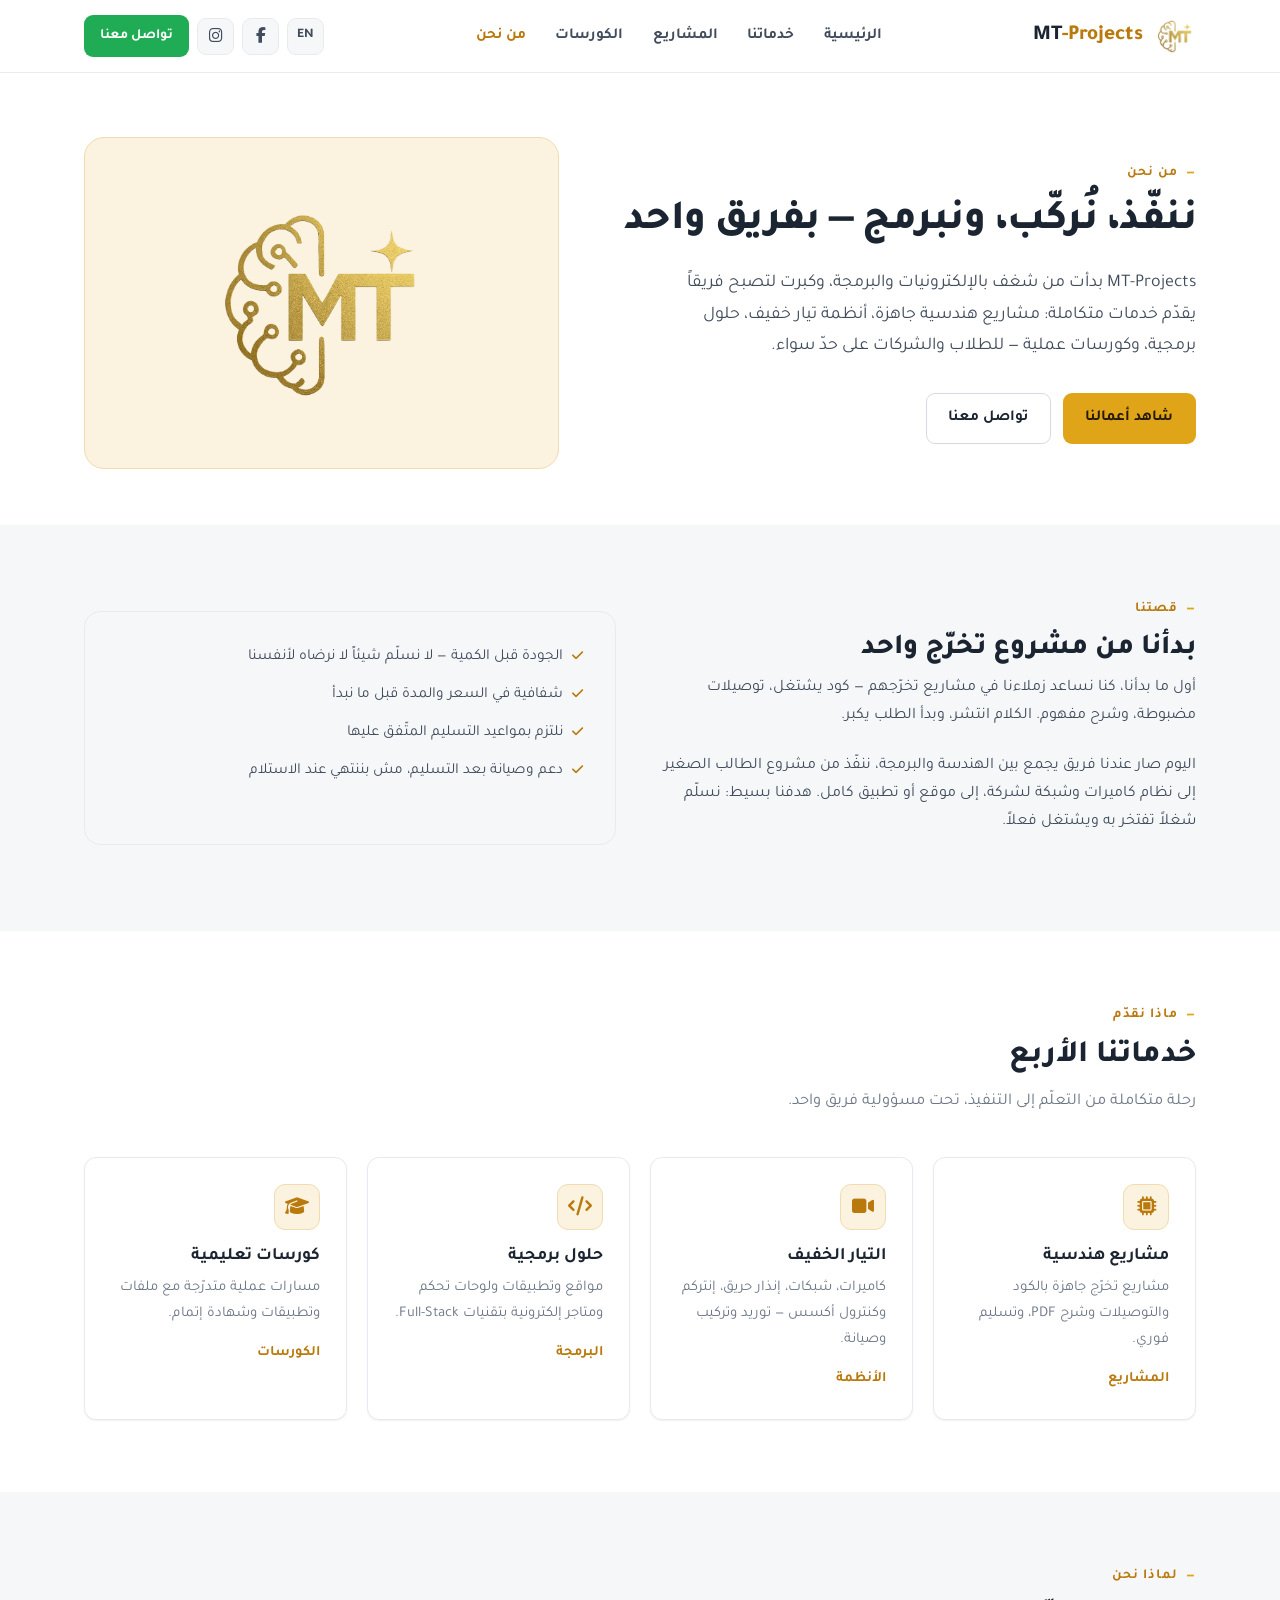
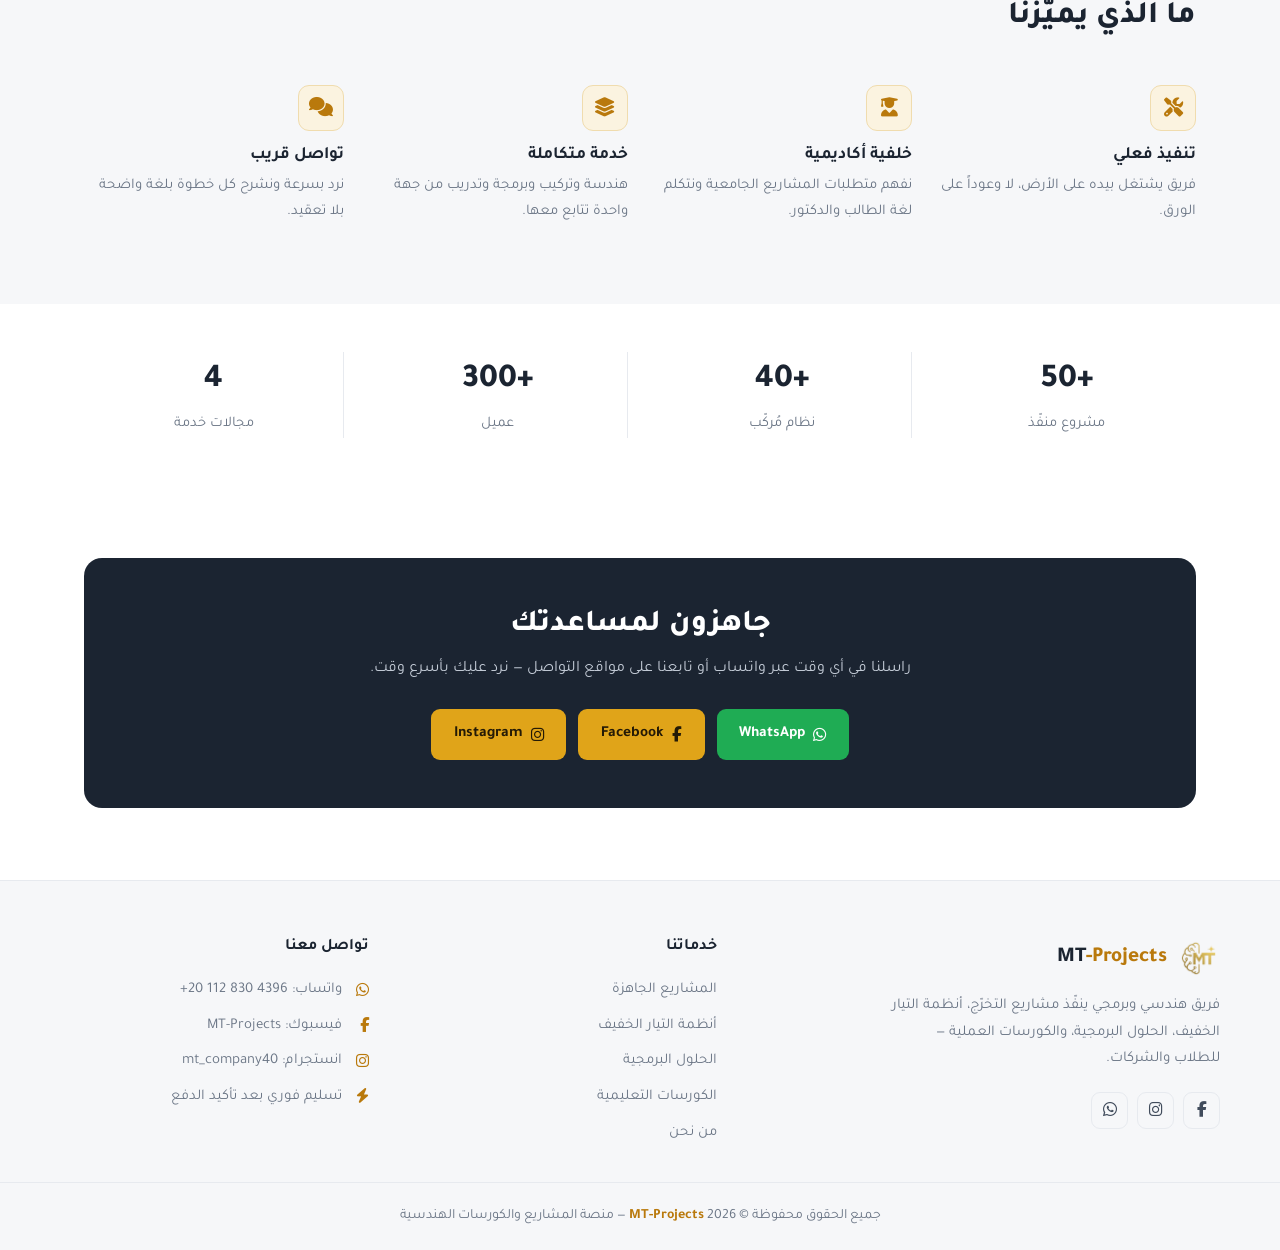
==== commit d190b26f: "Add ar/en bilingual support; fix broken course image Add a lightweight client-side i18n engine (asse" ====
--- a/about.html
+++ b/about.html
@@ -17,12 +17,12 @@
     <section class="hero">
         <div class="container hero-grid">
             <div>
-                <span class="kicker">من نحن</span>
-                <h1>ننفّذ، نُركّب، ونبرمج — بفريق واحد</h1>
-                <p class="lead">MT-Projects بدأت من شغف بالإلكترونيات والبرمجة، وكبرت لتصبح فريقاً يقدّم خدمات متكاملة: مشاريع هندسية جاهزة، أنظمة تيار خفيف، حلول برمجية، وكورسات عملية — للطلاب والشركات على حدّ سواء.</p>
+                <span class="kicker" data-i18n="ab.hero.kicker"></span>
+                <h1 data-i18n="ab.hero.h1"></h1>
+                <p class="lead" data-i18n="ab.hero.lead"></p>
                 <div class="hero-cta">
-                    <a href="projects.html" class="btn btn-gold">شاهد أعمالنا</a>
-                    <a href="#contact" class="btn btn-outline">تواصل معنا</a>
+                    <a href="projects.html" class="btn btn-gold" data-i18n="ab.cta1"></a>
+                    <a href="#contact" class="btn btn-outline" data-i18n="ab.cta2"></a>
                 </div>
             </div>
             <div class="hero-panel">
@@ -36,17 +36,17 @@
         <div class="container">
             <div class="split">
                 <div class="split-body">
-                    <span class="kicker">قصتنا</span>
-                    <h2>بدأنا من مشروع تخرّج واحد</h2>
-                    <p>أول ما بدأنا، كنا نساعد زملاءنا في مشاريع تخرّجهم — كود يشتغل، توصيلات مضبوطة، وشرح مفهوم. الكلام انتشر، وبدأ الطلب يكبر.</p>
-                    <p>اليوم صار عندنا فريق يجمع بين الهندسة والبرمجة، ننفّذ من مشروع الطالب الصغير إلى نظام كاميرات وشبكة لشركة، إلى موقع أو تطبيق كامل. هدفنا بسيط: نسلّم شغلاً تفتخر به ويشتغل فعلاً.</p>
+                    <span class="kicker" data-i18n="ab.story.kicker"></span>
+                    <h2 data-i18n="ab.story.h2"></h2>
+                    <p data-i18n="ab.story.p1"></p>
+                    <p data-i18n="ab.story.p2"></p>
                 </div>
                 <div class="split-media">
                     <ul class="svc-list" style="grid-template-columns:1fr;">
-                        <li><i class="fa-solid fa-check"></i> الجودة قبل الكمية — لا نسلّم شيئاً لا نرضاه لأنفسنا</li>
-                        <li><i class="fa-solid fa-check"></i> شفافية في السعر والمدة قبل ما نبدأ</li>
-                        <li><i class="fa-solid fa-check"></i> نلتزم بمواعيد التسليم المتّفق عليها</li>
-                        <li><i class="fa-solid fa-check"></i> دعم وصيانة بعد التسليم، مش بننتهي عند الاستلام</li>
+                        <li><i class="fa-solid fa-check"></i> <span data-i18n="ab.v1"></span></li>
+                        <li><i class="fa-solid fa-check"></i> <span data-i18n="ab.v2"></span></li>
+                        <li><i class="fa-solid fa-check"></i> <span data-i18n="ab.v3"></span></li>
+                        <li><i class="fa-solid fa-check"></i> <span data-i18n="ab.v4"></span></li>
                     </ul>
                 </div>
             </div>
@@ -57,15 +57,15 @@
     <section class="block">
         <div class="container">
             <div class="section-head">
-                <span class="kicker">ماذا نقدّم</span>
-                <h2>خدماتنا الأربع</h2>
-                <p>رحلة متكاملة من التعلّم إلى التنفيذ، تحت مسؤولية فريق واحد.</p>
+                <span class="kicker" data-i18n="ab.svc.kicker"></span>
+                <h2 data-i18n="ab.svc.h2"></h2>
+                <p data-i18n="ab.svc.p"></p>
             </div>
             <div class="pillars">
-                <div class="pillar"><div class="ico"><i class="fa-solid fa-microchip"></i></div><h3>مشاريع هندسية</h3><p>مشاريع تخرّج جاهزة بالكود والتوصيلات وشرح PDF، وتسليم فوري.</p><a class="more" href="projects.html">المشاريع &larr;</a></div>
-                <div class="pillar"><div class="ico"><i class="fa-solid fa-video"></i></div><h3>التيار الخفيف</h3><p>كاميرات، شبكات، إنذار حريق، إنتركم وكنترول أكسس — توريد وتركيب وصيانة.</p><a class="more" href="index.html#elv">الأنظمة &larr;</a></div>
-                <div class="pillar"><div class="ico"><i class="fa-solid fa-code"></i></div><h3>حلول برمجية</h3><p>مواقع وتطبيقات ولوحات تحكم ومتاجر إلكترونية بتقنيات Full-Stack.</p><a class="more" href="index.html#software">البرمجة &larr;</a></div>
-                <div class="pillar"><div class="ico"><i class="fa-solid fa-graduation-cap"></i></div><h3>كورسات تعليمية</h3><p>مسارات عملية متدرّجة مع ملفات وتطبيقات وشهادة إتمام.</p><a class="more" href="courses.html">الكورسات &larr;</a></div>
+                <div class="pillar"><div class="ico"><i class="fa-solid fa-microchip"></i></div><h3 data-i18n="ab.p1t"></h3><p data-i18n="ab.p1d"></p><a class="more" href="projects.html" data-i18n="ab.p1m"></a></div>
+                <div class="pillar"><div class="ico"><i class="fa-solid fa-video"></i></div><h3 data-i18n="ab.p2t"></h3><p data-i18n="ab.p2d"></p><a class="more" href="index.html#elv" data-i18n="ab.p2m"></a></div>
+                <div class="pillar"><div class="ico"><i class="fa-solid fa-code"></i></div><h3 data-i18n="ab.p3t"></h3><p data-i18n="ab.p3d"></p><a class="more" href="index.html#software" data-i18n="ab.p3m"></a></div>
+                <div class="pillar"><div class="ico"><i class="fa-solid fa-graduation-cap"></i></div><h3 data-i18n="ab.p4t"></h3><p data-i18n="ab.p4d"></p><a class="more" href="courses.html" data-i18n="ab.p4m"></a></div>
             </div>
         </div>
     </section>
@@ -73,12 +73,12 @@
     <!-- Why us -->
     <section class="block bg-alt">
         <div class="container">
-            <div class="section-head"><span class="kicker">لماذا نحن</span><h2>ما الذي يميّزنا</h2></div>
+            <div class="section-head"><span class="kicker" data-i18n="ab.why.kicker"></span><h2 data-i18n="ab.why.h2"></h2></div>
             <div class="feature-grid">
-                <div class="feature"><div class="ico"><i class="fa-solid fa-screwdriver-wrench"></i></div><h3>تنفيذ فعلي</h3><p>فريق يشتغل بيده على الأرض، لا وعوداً على الورق.</p></div>
-                <div class="feature"><div class="ico"><i class="fa-solid fa-user-graduate"></i></div><h3>خلفية أكاديمية</h3><p>نفهم متطلبات المشاريع الجامعية ونتكلم لغة الطالب والدكتور.</p></div>
-                <div class="feature"><div class="ico"><i class="fa-solid fa-layer-group"></i></div><h3>خدمة متكاملة</h3><p>هندسة وتركيب وبرمجة وتدريب من جهة واحدة تتابع معها.</p></div>
-                <div class="feature"><div class="ico"><i class="fa-solid fa-comments"></i></div><h3>تواصل قريب</h3><p>نرد بسرعة ونشرح كل خطوة بلغة واضحة بلا تعقيد.</p></div>
+                <div class="feature"><div class="ico"><i class="fa-solid fa-screwdriver-wrench"></i></div><h3 data-i18n="ab.w1t"></h3><p data-i18n="ab.w1d"></p></div>
+                <div class="feature"><div class="ico"><i class="fa-solid fa-user-graduate"></i></div><h3 data-i18n="ab.w2t"></h3><p data-i18n="ab.w2d"></p></div>
+                <div class="feature"><div class="ico"><i class="fa-solid fa-layer-group"></i></div><h3 data-i18n="ab.w3t"></h3><p data-i18n="ab.w3d"></p></div>
+                <div class="feature"><div class="ico"><i class="fa-solid fa-comments"></i></div><h3 data-i18n="ab.w4t"></h3><p data-i18n="ab.w4d"></p></div>
             </div>
         </div>
     </section>
@@ -87,10 +87,10 @@
     <section class="block tight">
         <div class="container">
             <div class="stats">
-                <div class="stat"><div class="num">+50</div><div class="lbl">مشروع منفّذ</div></div>
-                <div class="stat"><div class="num">+40</div><div class="lbl">نظام مُركّب</div></div>
-                <div class="stat"><div class="num">+300</div><div class="lbl">عميل</div></div>
-                <div class="stat"><div class="num">4</div><div class="lbl">مجالات خدمة</div></div>
+                <div class="stat"><div class="num">+50</div><div class="lbl" data-i18n="stat.projects"></div></div>
+                <div class="stat"><div class="num">+40</div><div class="lbl" data-i18n="stat.systems"></div></div>
+                <div class="stat"><div class="num">+300</div><div class="lbl" data-i18n="stat.clients"></div></div>
+                <div class="stat"><div class="num">4</div><div class="lbl" data-i18n="stat.areas"></div></div>
             </div>
         </div>
     </section>
@@ -99,12 +99,12 @@
     <section class="block" id="contact">
         <div class="container">
             <div class="cta-band">
-                <h2>جاهزون لمساعدتك</h2>
-                <p>راسلنا في أي وقت عبر واتساب أو تابعنا على مواقع التواصل — نرد عليك بأسرع وقت.</p>
+                <h2 data-i18n="ab.contact.h2"></h2>
+                <p data-i18n="ab.contact.p"></p>
                 <div class="hero-cta" style="justify-content:center;">
-                    <a href="https://wa.me/201128304396?text=%D8%A3%D9%87%D9%84%D8%A7%D9%8B%20MT-Projects%20%F0%9F%91%8B" target="_blank" rel="noopener" class="btn btn-whatsapp"><i class="fa-brands fa-whatsapp"></i> واتساب</a>
-                    <a href="https://www.facebook.com/share/1FDnTubg9i/" target="_blank" rel="noopener" class="btn btn-gold"><i class="fa-brands fa-facebook-f"></i> فيسبوك</a>
-                    <a href="https://www.instagram.com/mt_company40?stkn=MTRxdmZ1bXdlMmYyNg==" target="_blank" rel="noopener" class="btn btn-gold"><i class="fa-brands fa-instagram"></i> انستجرام</a>
+                    <a href="https://wa.me/201128304396" target="_blank" rel="noopener" class="btn btn-whatsapp"><i class="fa-brands fa-whatsapp"></i> WhatsApp</a>
+                    <a href="https://www.facebook.com/share/1FDnTubg9i/" target="_blank" rel="noopener" class="btn btn-gold"><i class="fa-brands fa-facebook-f"></i> Facebook</a>
+                    <a href="https://www.instagram.com/mt_company40?stkn=MTRxdmZ1bXdlMmYyNg==" target="_blank" rel="noopener" class="btn btn-gold"><i class="fa-brands fa-instagram"></i> Instagram</a>
                 </div>
             </div>
         </div>
@@ -112,6 +112,7 @@
 
     <div id="site-footer"></div>
 
+    <script src="assets/js/i18n.js"></script>
     <script src="assets/js/site.js"></script>
     <script src="assets/js/layout.js"></script>
 </body>
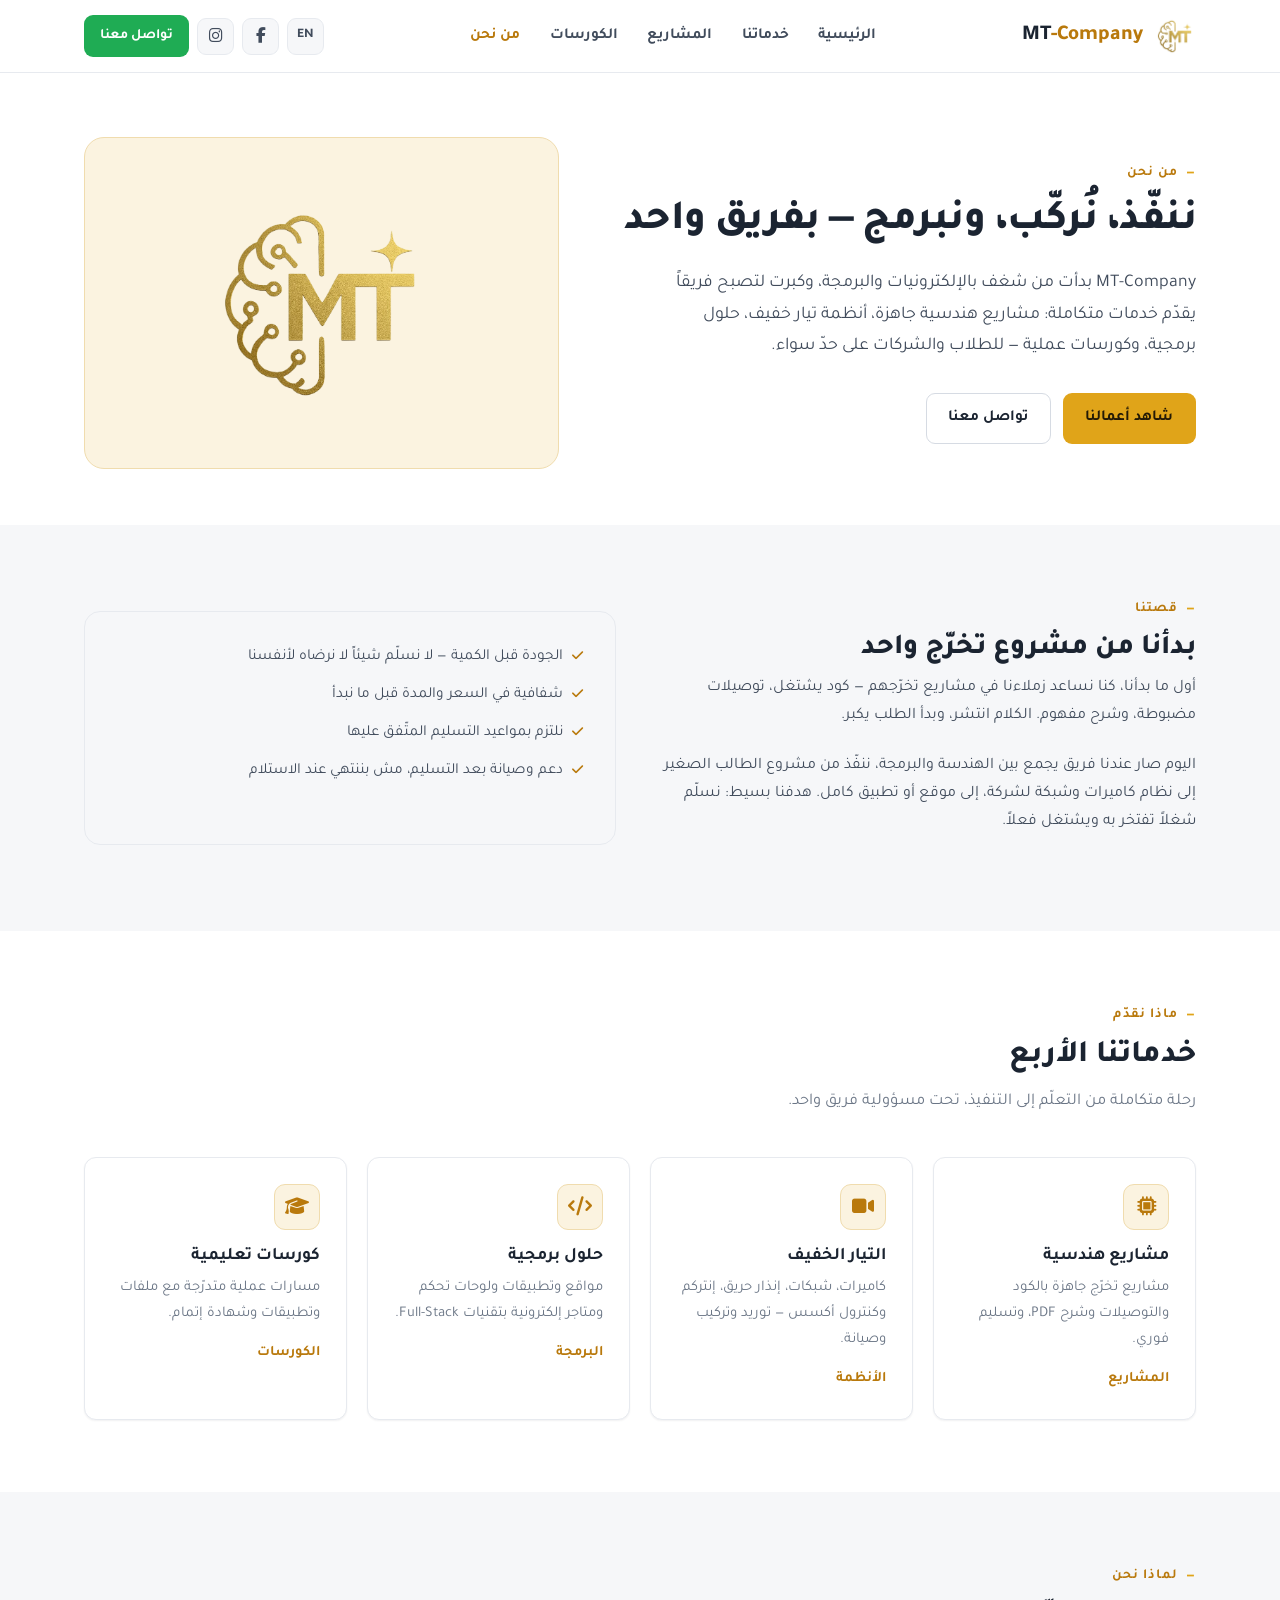
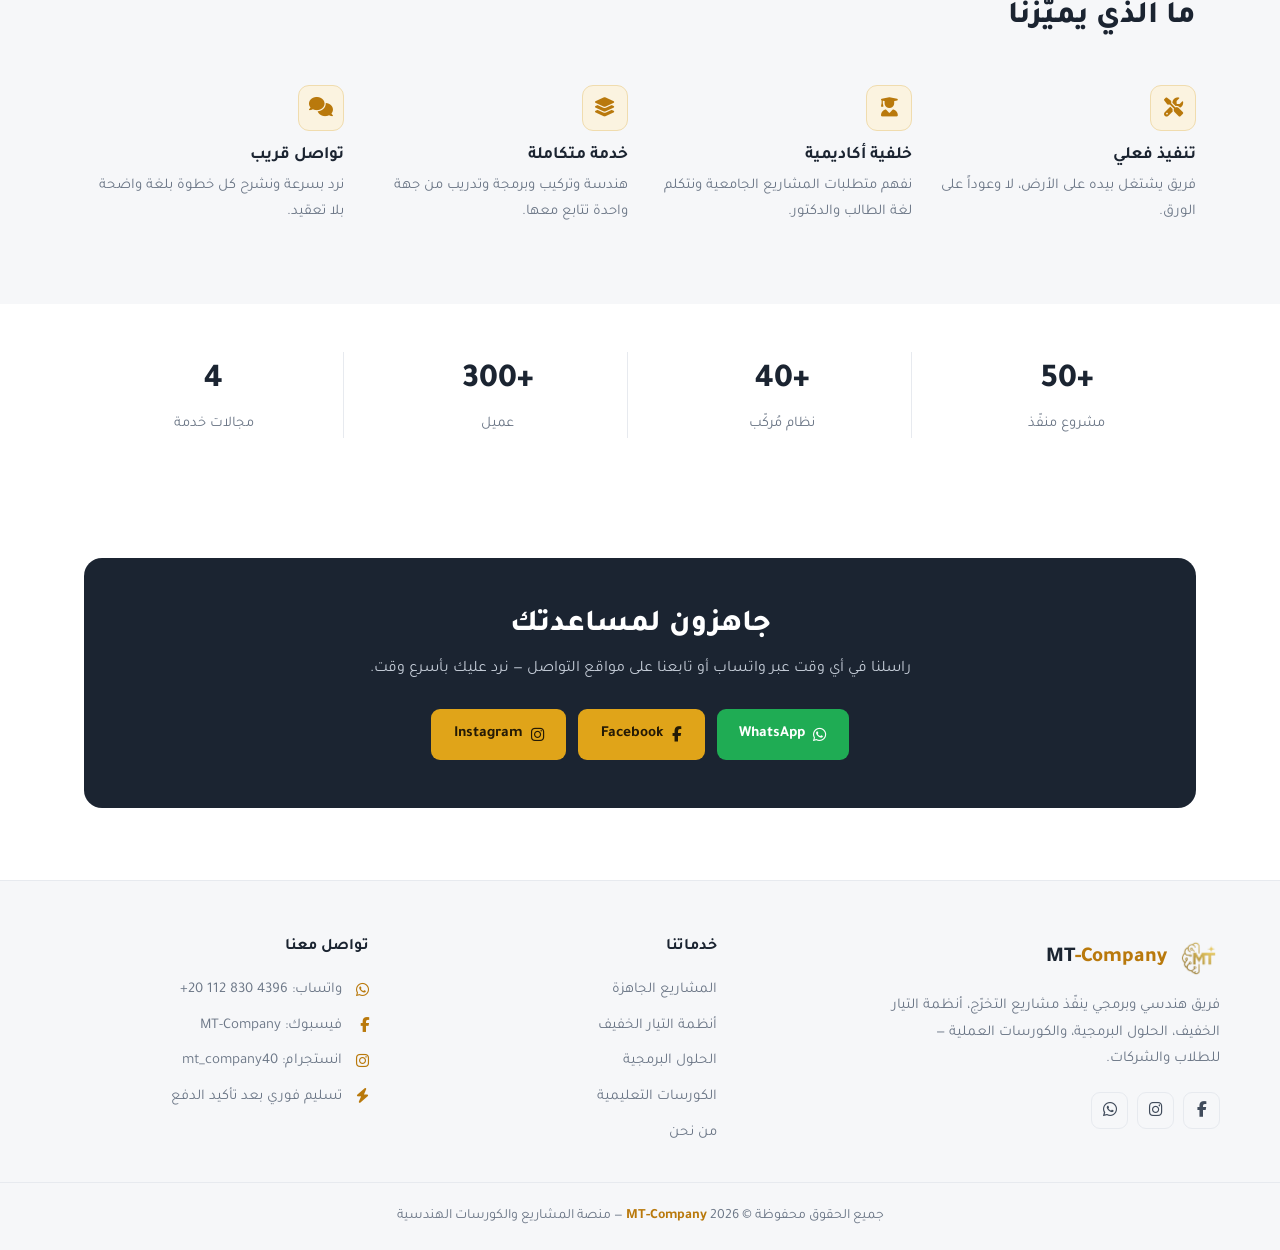
==== commit a476014b: "Rebrand wordmark MT-Projects -> MT-Company Co-Authored-By: Claude Opus 4.8 (1M context) <noreply@ant" ====
--- a/about.html
+++ b/about.html
@@ -3,8 +3,8 @@
 <head>
     <meta charset="UTF-8">
     <meta name="viewport" content="width=device-width, initial-scale=1.0">
-    <title>من نحن | MT-Projects</title>
-    <meta name="description" content="MT-Projects — فريق هندسي وبرمجي ينفّذ مشاريع إلكترونية، يركّب أنظمة التيار الخفيف، يطوّر مواقع وتطبيقات، ويقدّم كورسات عملية.">
+    <title>من نحن | MT-Company</title>
+    <meta name="description" content="MT-Company — فريق هندسي وبرمجي ينفّذ مشاريع إلكترونية، يركّب أنظمة التيار الخفيف، يطوّر مواقع وتطبيقات، ويقدّم كورسات عملية.">
     <link rel="icon" href="logo.png">
     <link href="https://fonts.googleapis.com/css2?family=Tajawal:wght@400;500;700;800&display=swap" rel="stylesheet">
     <link rel="stylesheet" href="https://cdnjs.cloudflare.com/ajax/libs/font-awesome/6.4.0/css/all.min.css">
@@ -26,7 +26,7 @@
                 </div>
             </div>
             <div class="hero-panel">
-                <img src="logo.png" alt="MT-Projects" onerror="this.style.display='none'">
+                <img src="logo.png" alt="MT-Company" onerror="this.style.display='none'">
             </div>
         </div>
     </section>
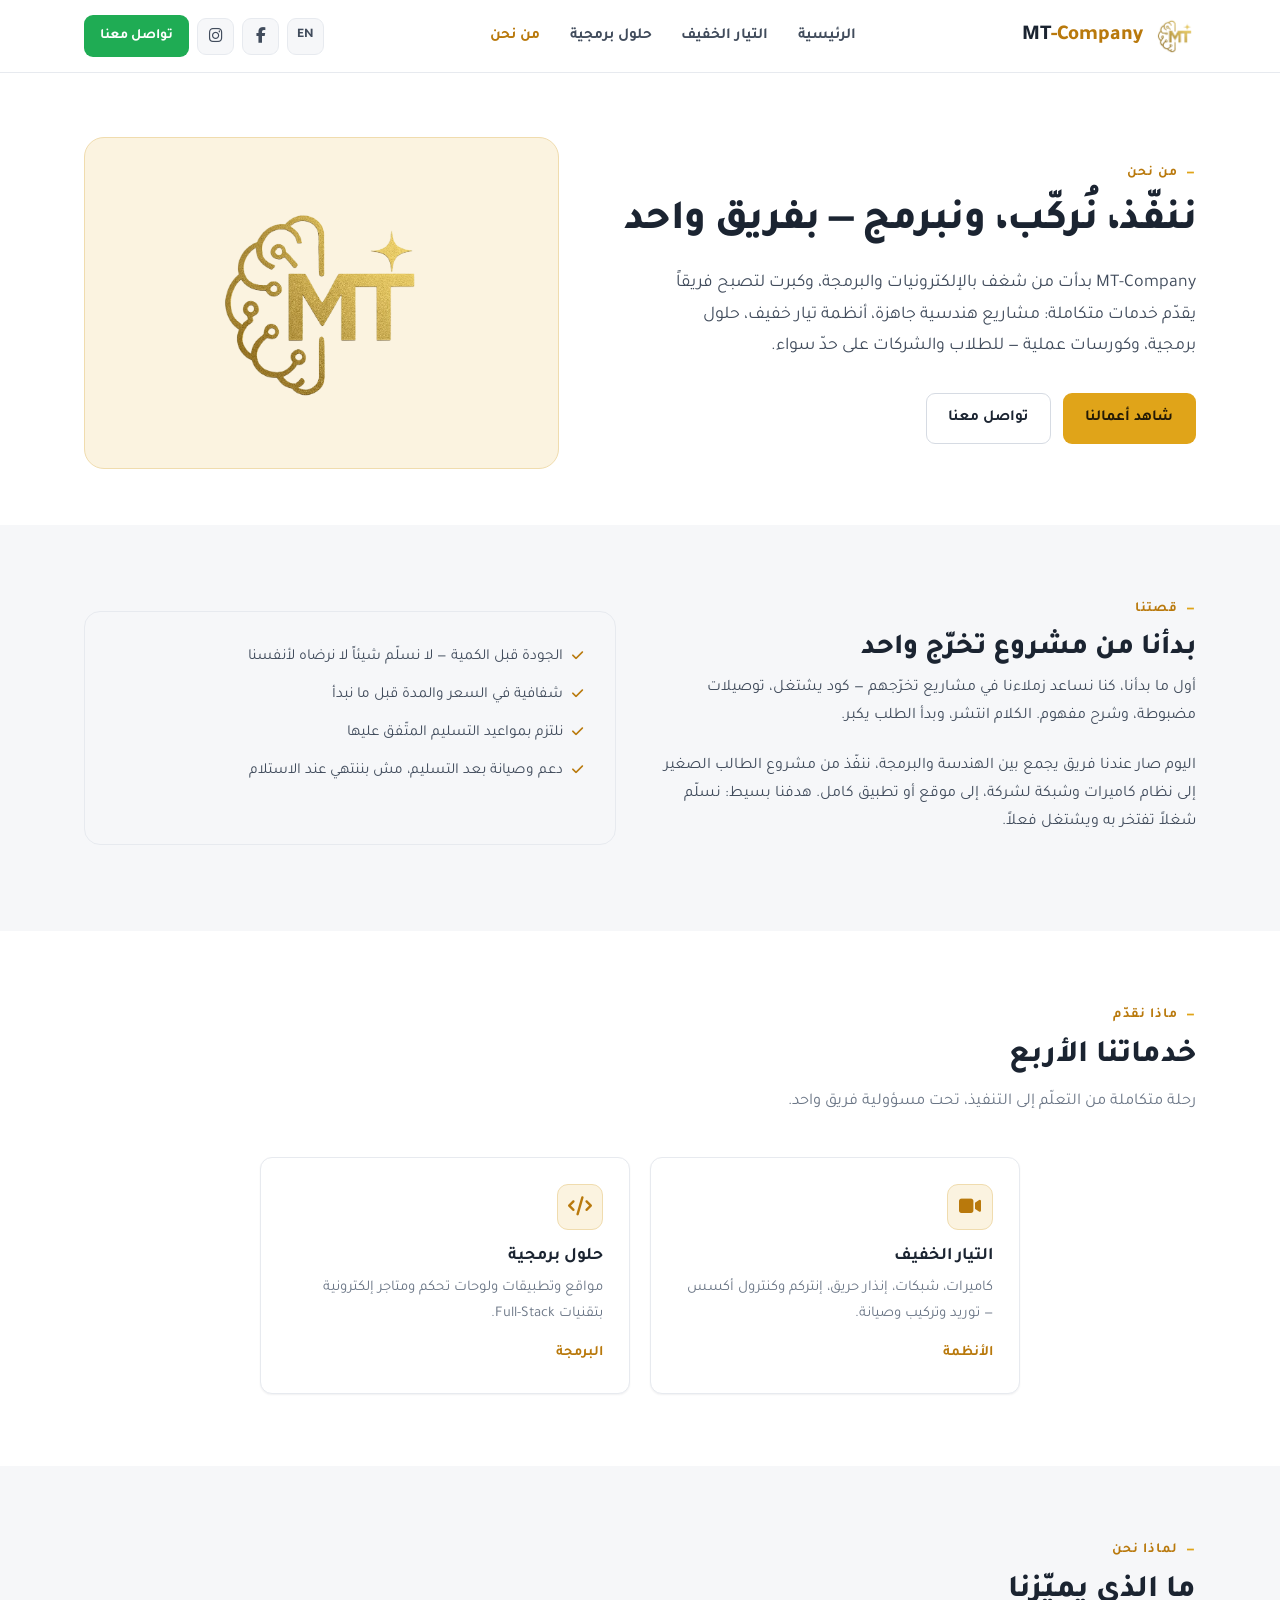
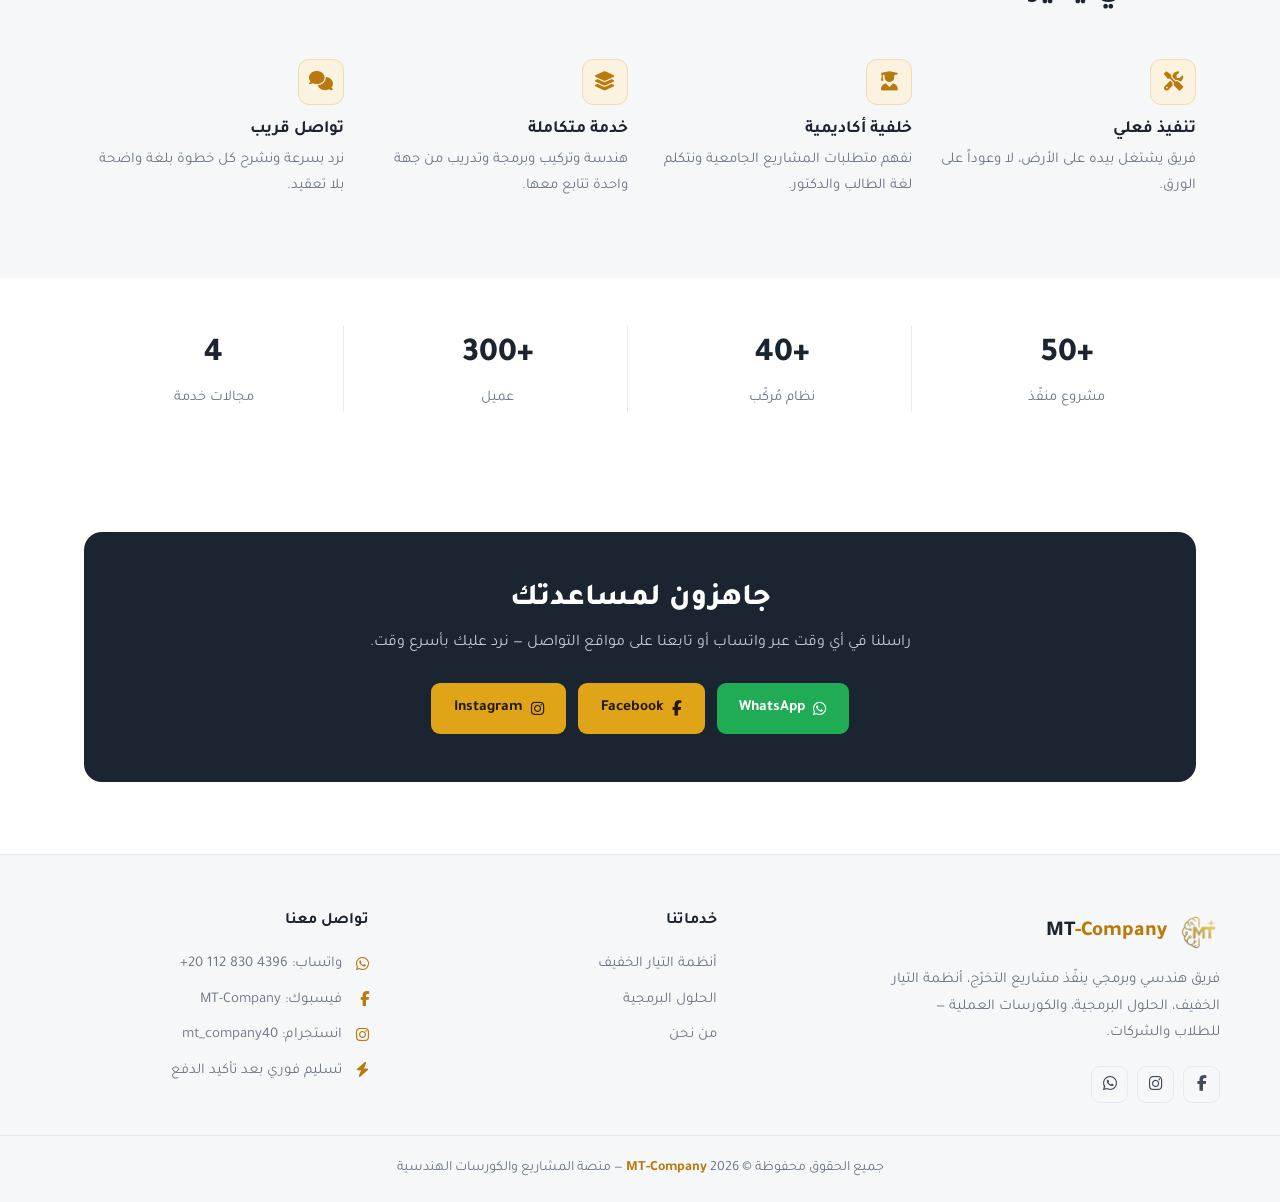
==== commit d93a5bfd: "Pivot to B2B: hide projects/courses, focus on low-current + software with work samples Retarget the " ====
--- a/about.html
+++ b/about.html
@@ -21,7 +21,7 @@
                 <h1 data-i18n="ab.hero.h1"></h1>
                 <p class="lead" data-i18n="ab.hero.lead"></p>
                 <div class="hero-cta">
-                    <a href="projects.html" class="btn btn-gold" data-i18n="ab.cta1"></a>
+                    <a href="index.html#elv" class="btn btn-gold" data-i18n="ab.cta1"></a>
                     <a href="#contact" class="btn btn-outline" data-i18n="ab.cta2"></a>
                 </div>
             </div>
@@ -61,11 +61,9 @@
                 <h2 data-i18n="ab.svc.h2"></h2>
                 <p data-i18n="ab.svc.p"></p>
             </div>
-            <div class="pillars">
-                <div class="pillar"><div class="ico"><i class="fa-solid fa-microchip"></i></div><h3 data-i18n="ab.p1t"></h3><p data-i18n="ab.p1d"></p><a class="more" href="projects.html" data-i18n="ab.p1m"></a></div>
+            <div class="pillars" style="max-width:760px;margin:0 auto;">
                 <div class="pillar"><div class="ico"><i class="fa-solid fa-video"></i></div><h3 data-i18n="ab.p2t"></h3><p data-i18n="ab.p2d"></p><a class="more" href="index.html#elv" data-i18n="ab.p2m"></a></div>
                 <div class="pillar"><div class="ico"><i class="fa-solid fa-code"></i></div><h3 data-i18n="ab.p3t"></h3><p data-i18n="ab.p3d"></p><a class="more" href="index.html#software" data-i18n="ab.p3m"></a></div>
-                <div class="pillar"><div class="ico"><i class="fa-solid fa-graduation-cap"></i></div><h3 data-i18n="ab.p4t"></h3><p data-i18n="ab.p4d"></p><a class="more" href="courses.html" data-i18n="ab.p4m"></a></div>
             </div>
         </div>
     </section>
--- a/assets/css/theme.css
+++ b/assets/css/theme.css
@@ -140,6 +140,19 @@
 .stack-item i { color: var(--gold-deep); font-size: 1.1rem; width: 22px; text-align: center; }
 .tech-chips { display: flex; flex-wrap: wrap; gap: 8px; margin-top: 1.3rem; }
 .tech-chip { background: #fff; border: 1px solid var(--border); border-radius: 999px; padding: 0.35rem 0.85rem; font-size: 0.85rem; font-weight: 600; color: var(--body); }
+
+/* =========================== Work samples gallery =========================== */
+.gallery-head { margin: 2.75rem 0 1.3rem; }
+.gallery-head h3 { font-size: 1.3rem; font-weight: 800; }
+.gallery { display: grid; grid-template-columns: repeat(auto-fill, minmax(240px, 1fr)); gap: 1.2rem; }
+.sample { background: var(--card); border: 1px solid var(--border); border-radius: var(--radius); overflow: hidden; box-shadow: var(--shadow-sm); transition: transform 0.18s, box-shadow 0.18s, border-color 0.18s; }
+.sample:hover { transform: translateY(-4px); border-color: var(--gold-line); box-shadow: var(--shadow); }
+.sample-media { position: relative; height: 180px; overflow: hidden; }
+.sample-media img { width: 100%; height: 100%; object-fit: cover; transition: transform 0.4s; }
+.sample:hover .sample-media img { transform: scale(1.05); }
+.sample-media .cat { position: absolute; top: 10px; right: 10px; background: rgba(255,255,255,0.94); color: var(--gold-deep); font-size: 0.72rem; font-weight: 700; padding: 3px 10px; border-radius: 999px; box-shadow: var(--shadow-sm); }
+.sample .cap { padding: 0.9rem 1rem; }
+.sample .cap h4 { font-size: 1rem; font-weight: 700; }
 
 /* =========================== Process =========================== */
 .steps { display: grid; grid-template-columns: repeat(4, 1fr); gap: 1.5rem; counter-reset: step; }
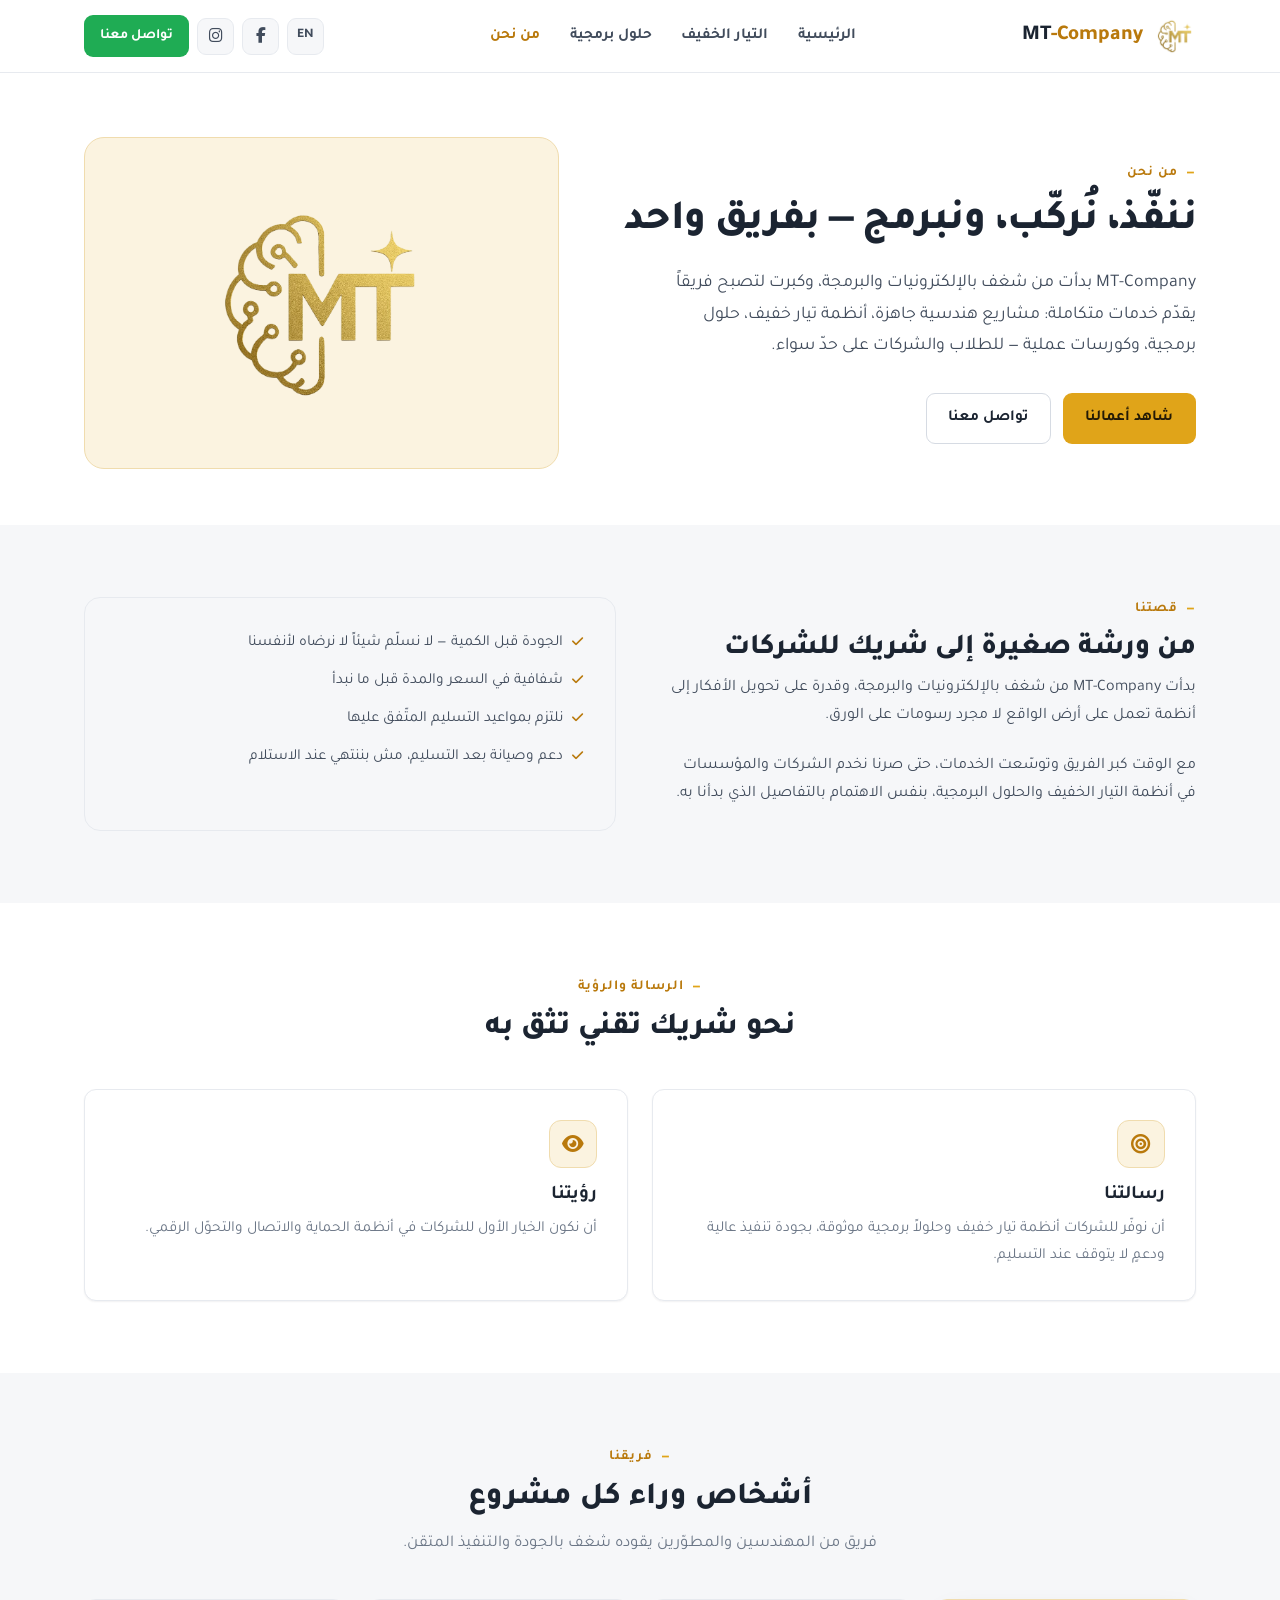
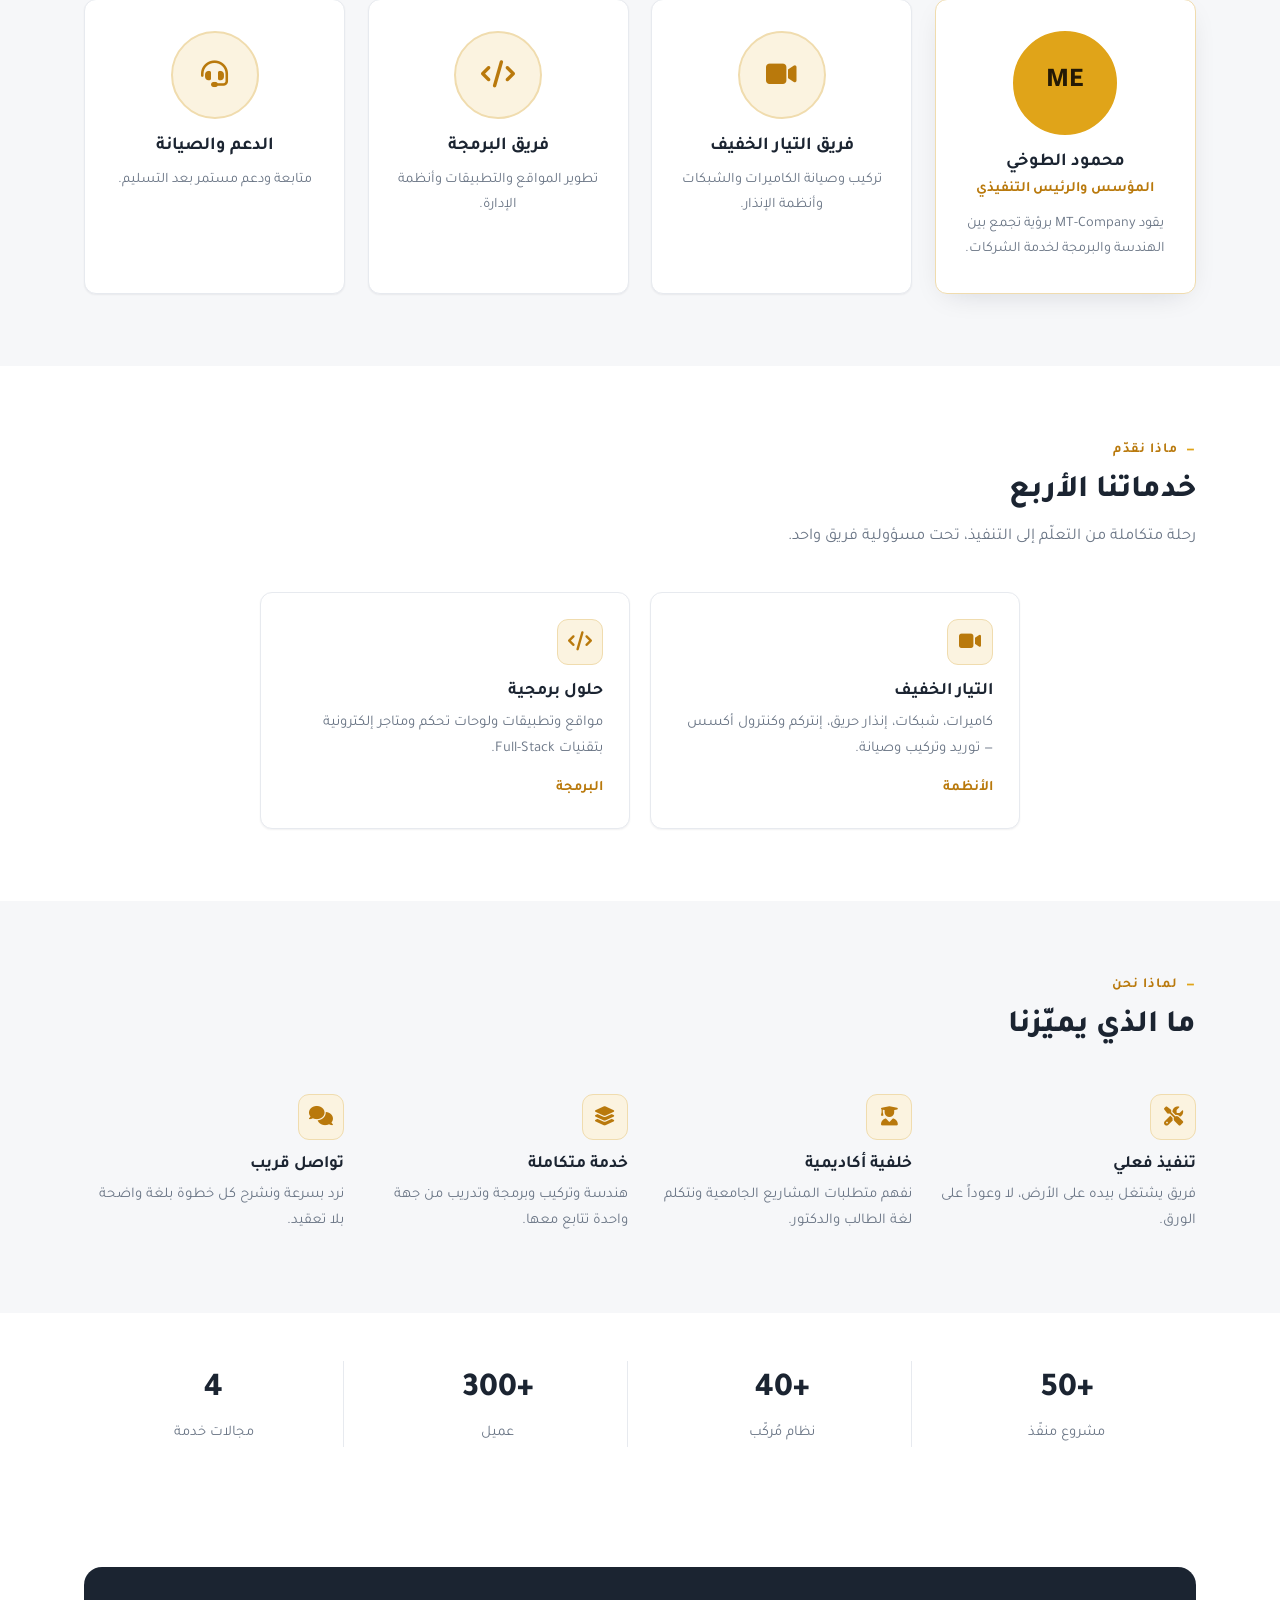
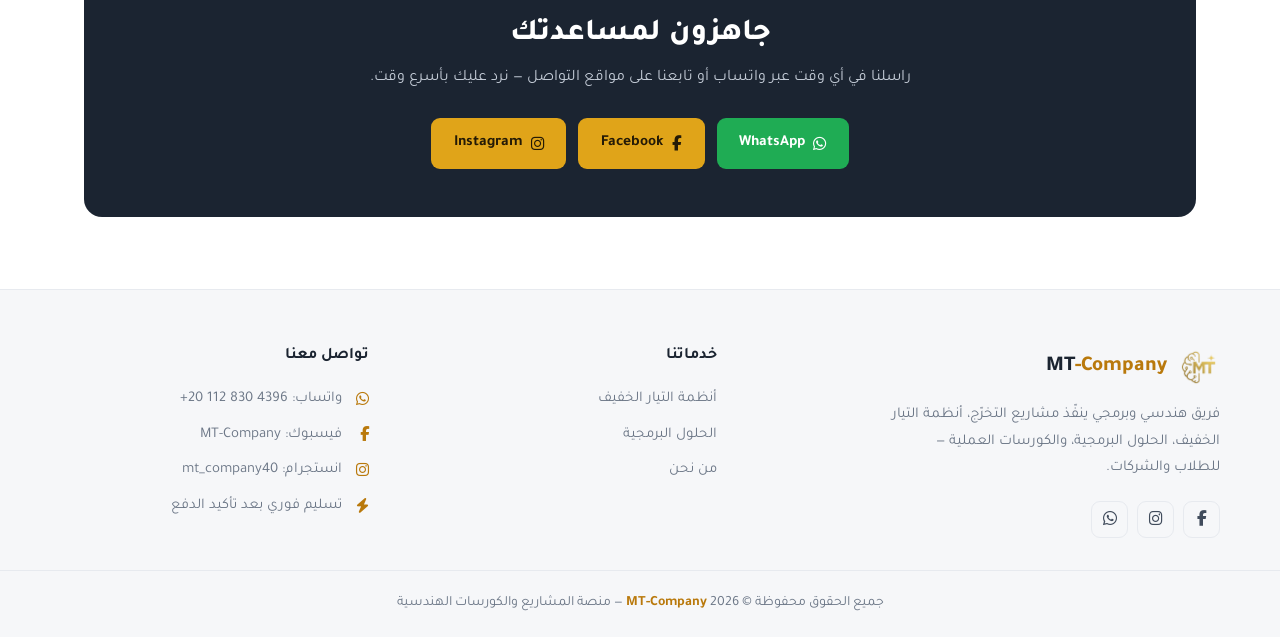
==== commit 1c31670a: "Fix mismatched ELV sample images; add story, mission/vision & team (CEO Mahmoud Eltoukhy) Replace tw" ====
--- a/about.html
+++ b/about.html
@@ -49,6 +49,37 @@
                         <li><i class="fa-solid fa-check"></i> <span data-i18n="ab.v4"></span></li>
                     </ul>
                 </div>
+            </div>
+        </div>
+    </section>
+
+    <!-- Mission & Vision -->
+    <section class="block">
+        <div class="container">
+            <div class="section-head center">
+                <span class="kicker" data-i18n="ab.mission.kicker"></span>
+                <h2 data-i18n="ab.mission.h2"></h2>
+            </div>
+            <div class="mv-grid">
+                <div class="mv"><div class="ico"><i class="fa-solid fa-bullseye"></i></div><h3 data-i18n="ab.mission.mTitle"></h3><p data-i18n="ab.mission.mText"></p></div>
+                <div class="mv"><div class="ico"><i class="fa-solid fa-eye"></i></div><h3 data-i18n="ab.mission.vTitle"></h3><p data-i18n="ab.mission.vText"></p></div>
+            </div>
+        </div>
+    </section>
+
+    <!-- Team -->
+    <section class="block bg-alt">
+        <div class="container">
+            <div class="section-head center">
+                <span class="kicker" data-i18n="ab.team.kicker"></span>
+                <h2 data-i18n="ab.team.h2"></h2>
+                <p data-i18n="ab.team.p"></p>
+            </div>
+            <div class="team">
+                <div class="member lead"><div class="avatar">ME</div><h4 data-i18n="ab.team.ceoName"></h4><div class="role" data-i18n="ab.team.ceoRole"></div><p data-i18n="ab.team.ceoBio"></p></div>
+                <div class="member"><div class="avatar"><i class="fa-solid fa-video"></i></div><h4 data-i18n="ab.team.r1t"></h4><p data-i18n="ab.team.r1d"></p></div>
+                <div class="member"><div class="avatar"><i class="fa-solid fa-code"></i></div><h4 data-i18n="ab.team.r2t"></h4><p data-i18n="ab.team.r2d"></p></div>
+                <div class="member"><div class="avatar"><i class="fa-solid fa-headset"></i></div><h4 data-i18n="ab.team.r3t"></h4><p data-i18n="ab.team.r3d"></p></div>
             </div>
         </div>
     </section>
--- a/assets/css/theme.css
+++ b/assets/css/theme.css
@@ -153,6 +153,26 @@
 .sample-media .cat { position: absolute; top: 10px; right: 10px; background: rgba(255,255,255,0.94); color: var(--gold-deep); font-size: 0.72rem; font-weight: 700; padding: 3px 10px; border-radius: 999px; box-shadow: var(--shadow-sm); }
 .sample .cap { padding: 0.9rem 1rem; }
 .sample .cap h4 { font-size: 1rem; font-weight: 700; }
+
+/* =========================== Mission / Vision =========================== */
+.mv-grid { display: grid; grid-template-columns: 1fr 1fr; gap: 1.5rem; }
+.mv { background: var(--card); border: 1px solid var(--border); border-radius: var(--radius); padding: 1.9rem; box-shadow: var(--shadow-sm); }
+.mv .ico { width: 48px; height: 48px; border-radius: 12px; display: grid; place-items: center; font-size: 1.2rem; color: var(--gold-deep); background: var(--gold-tint); border: 1px solid var(--gold-line); margin-bottom: 1rem; }
+.mv h3 { font-size: 1.2rem; margin-bottom: 0.4rem; }
+.mv p { color: var(--muted); font-size: 0.96rem; }
+
+/* =========================== Team =========================== */
+.team { display: grid; grid-template-columns: repeat(auto-fit, minmax(220px, 1fr)); gap: 1.4rem; }
+.member { text-align: center; background: var(--card); border: 1px solid var(--border); border-radius: var(--radius); padding: 1.9rem 1.2rem; box-shadow: var(--shadow-sm); transition: transform 0.18s, border-color 0.18s; }
+.member:hover { transform: translateY(-4px); border-color: var(--gold-line); }
+.member .avatar { width: 88px; height: 88px; border-radius: 50%; margin: 0 auto 1rem; display: grid; place-items: center; font-size: 1.7rem; font-weight: 800; background: var(--gold-tint); color: var(--gold-deep); border: 2px solid var(--gold-line); overflow: hidden; }
+.member .avatar img { width: 100%; height: 100%; object-fit: cover; }
+.member.lead { border-color: var(--gold-line); box-shadow: var(--shadow); }
+.member.lead .avatar { width: 104px; height: 104px; background: var(--gold-grad, var(--gold)); color: #241a06; border-color: var(--gold); }
+.member h4 { font-size: 1.14rem; }
+.member .role { color: var(--gold-deep); font-weight: 700; font-size: 0.9rem; margin-top: 3px; }
+.member p { color: var(--muted); font-size: 0.9rem; margin-top: 0.6rem; }
+@media (max-width: 720px) { .mv-grid { grid-template-columns: 1fr; } }
 
 /* =========================== Process =========================== */
 .steps { display: grid; grid-template-columns: repeat(4, 1fr); gap: 1.5rem; counter-reset: step; }
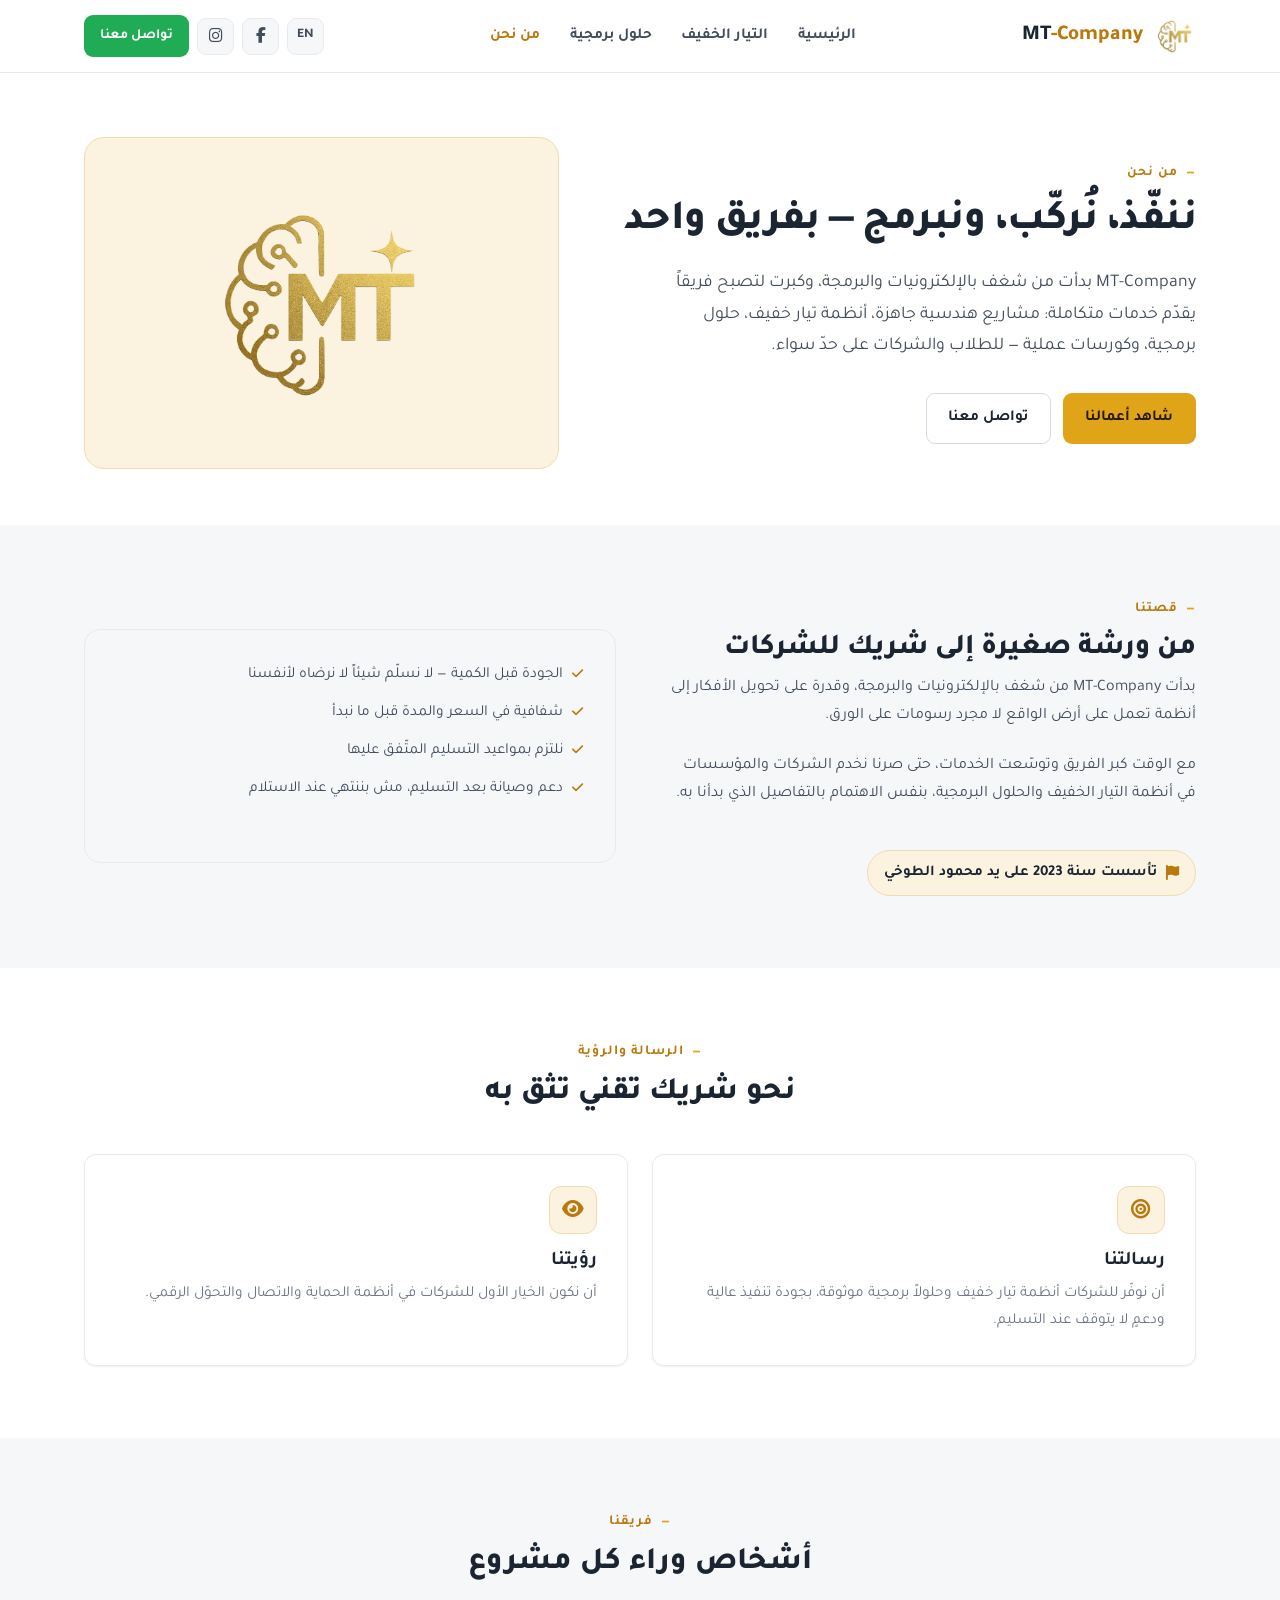
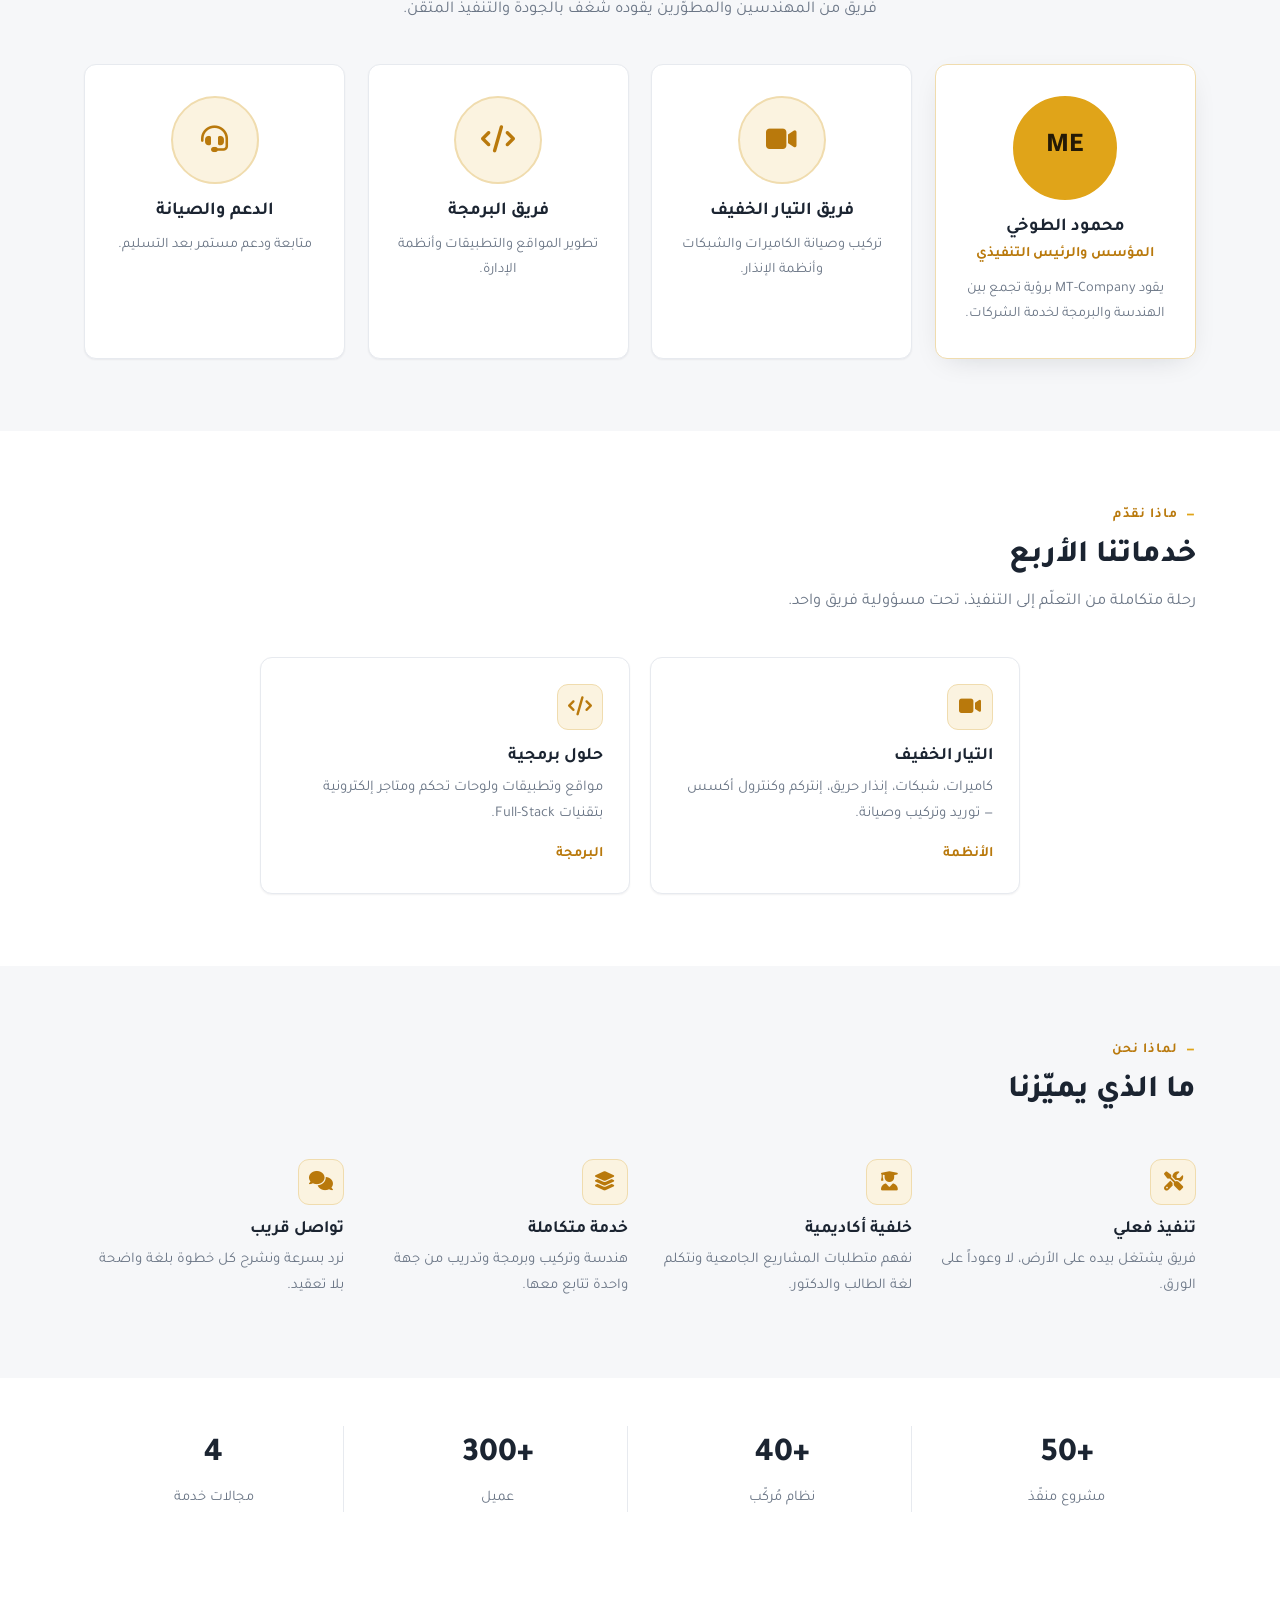
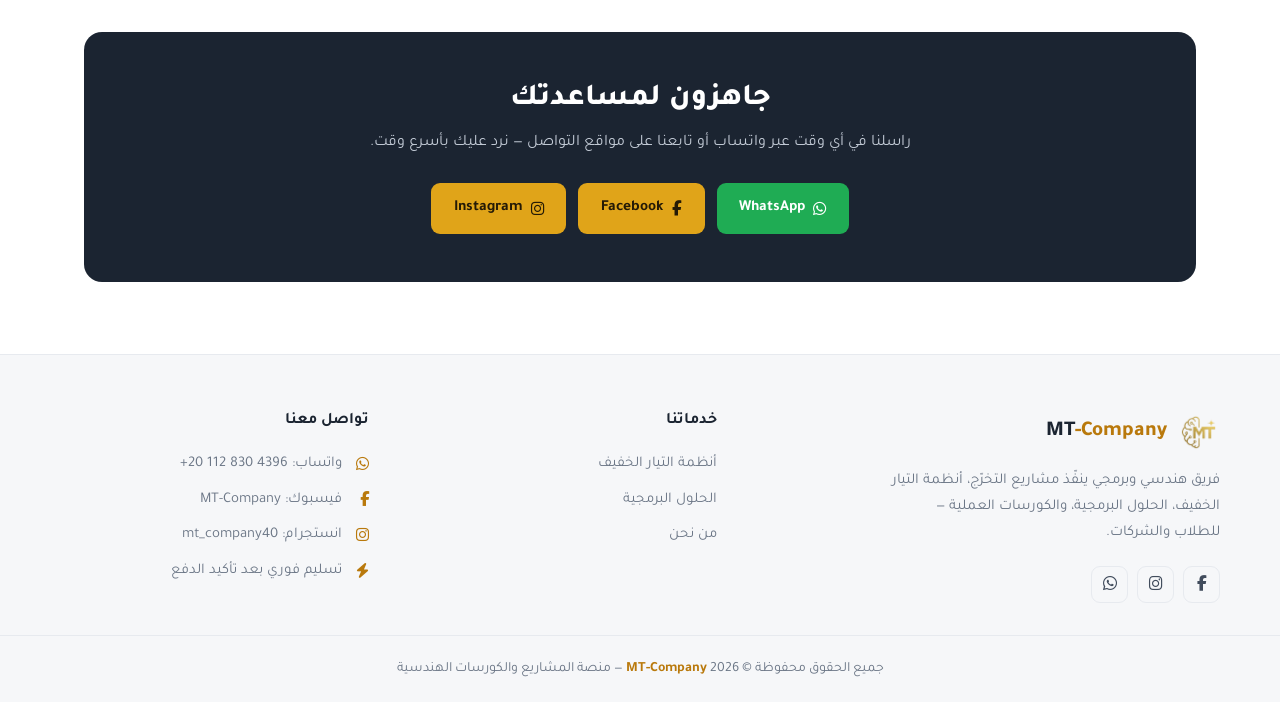
==== commit e11be82d: "About: add founding line (founded 2023 by Mahmoud Eltoukhy), ar/en Co-Authored-By: Claude Opus 4.8 (" ====
--- a/about.html
+++ b/about.html
@@ -40,6 +40,7 @@
                     <h2 data-i18n="ab.story.h2"></h2>
                     <p data-i18n="ab.story.p1"></p>
                     <p data-i18n="ab.story.p2"></p>
+                    <div class="founded"><i class="fa-solid fa-flag"></i> <span data-i18n="ab.story.founded"></span></div>
                 </div>
                 <div class="split-media">
                     <ul class="svc-list" style="grid-template-columns:1fr;">
--- a/assets/css/theme.css
+++ b/assets/css/theme.css
@@ -153,6 +153,9 @@
 .sample-media .cat { position: absolute; top: 10px; right: 10px; background: rgba(255,255,255,0.94); color: var(--gold-deep); font-size: 0.72rem; font-weight: 700; padding: 3px 10px; border-radius: 999px; box-shadow: var(--shadow-sm); }
 .sample .cap { padding: 0.9rem 1rem; }
 .sample .cap h4 { font-size: 1rem; font-weight: 700; }
+
+.founded { display: inline-flex; align-items: center; gap: 9px; margin-top: 1.2rem; font-weight: 700; color: var(--ink); background: var(--gold-tint); border: 1px solid var(--gold-line); padding: 0.55rem 1rem; border-radius: 999px; font-size: 0.94rem; }
+.founded i { color: var(--gold-deep); }
 
 /* =========================== Mission / Vision =========================== */
 .mv-grid { display: grid; grid-template-columns: 1fr 1fr; gap: 1.5rem; }
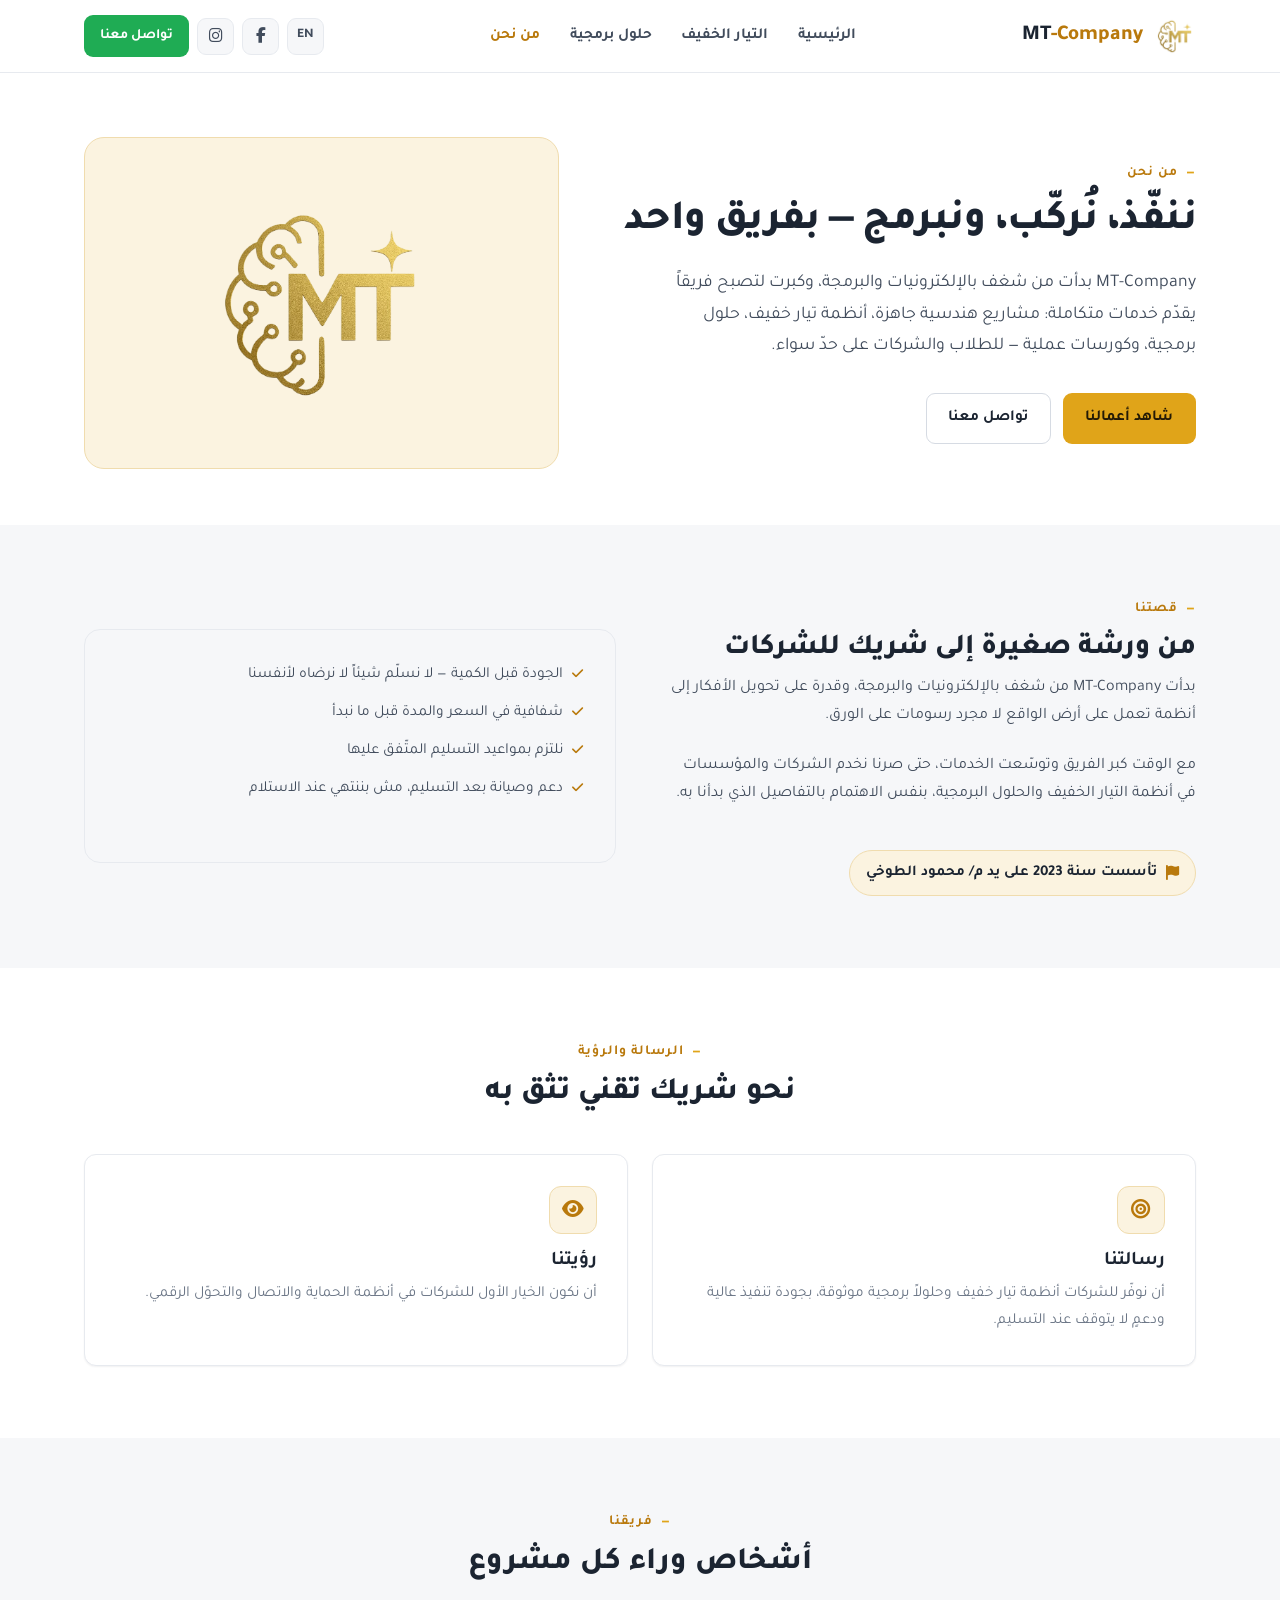
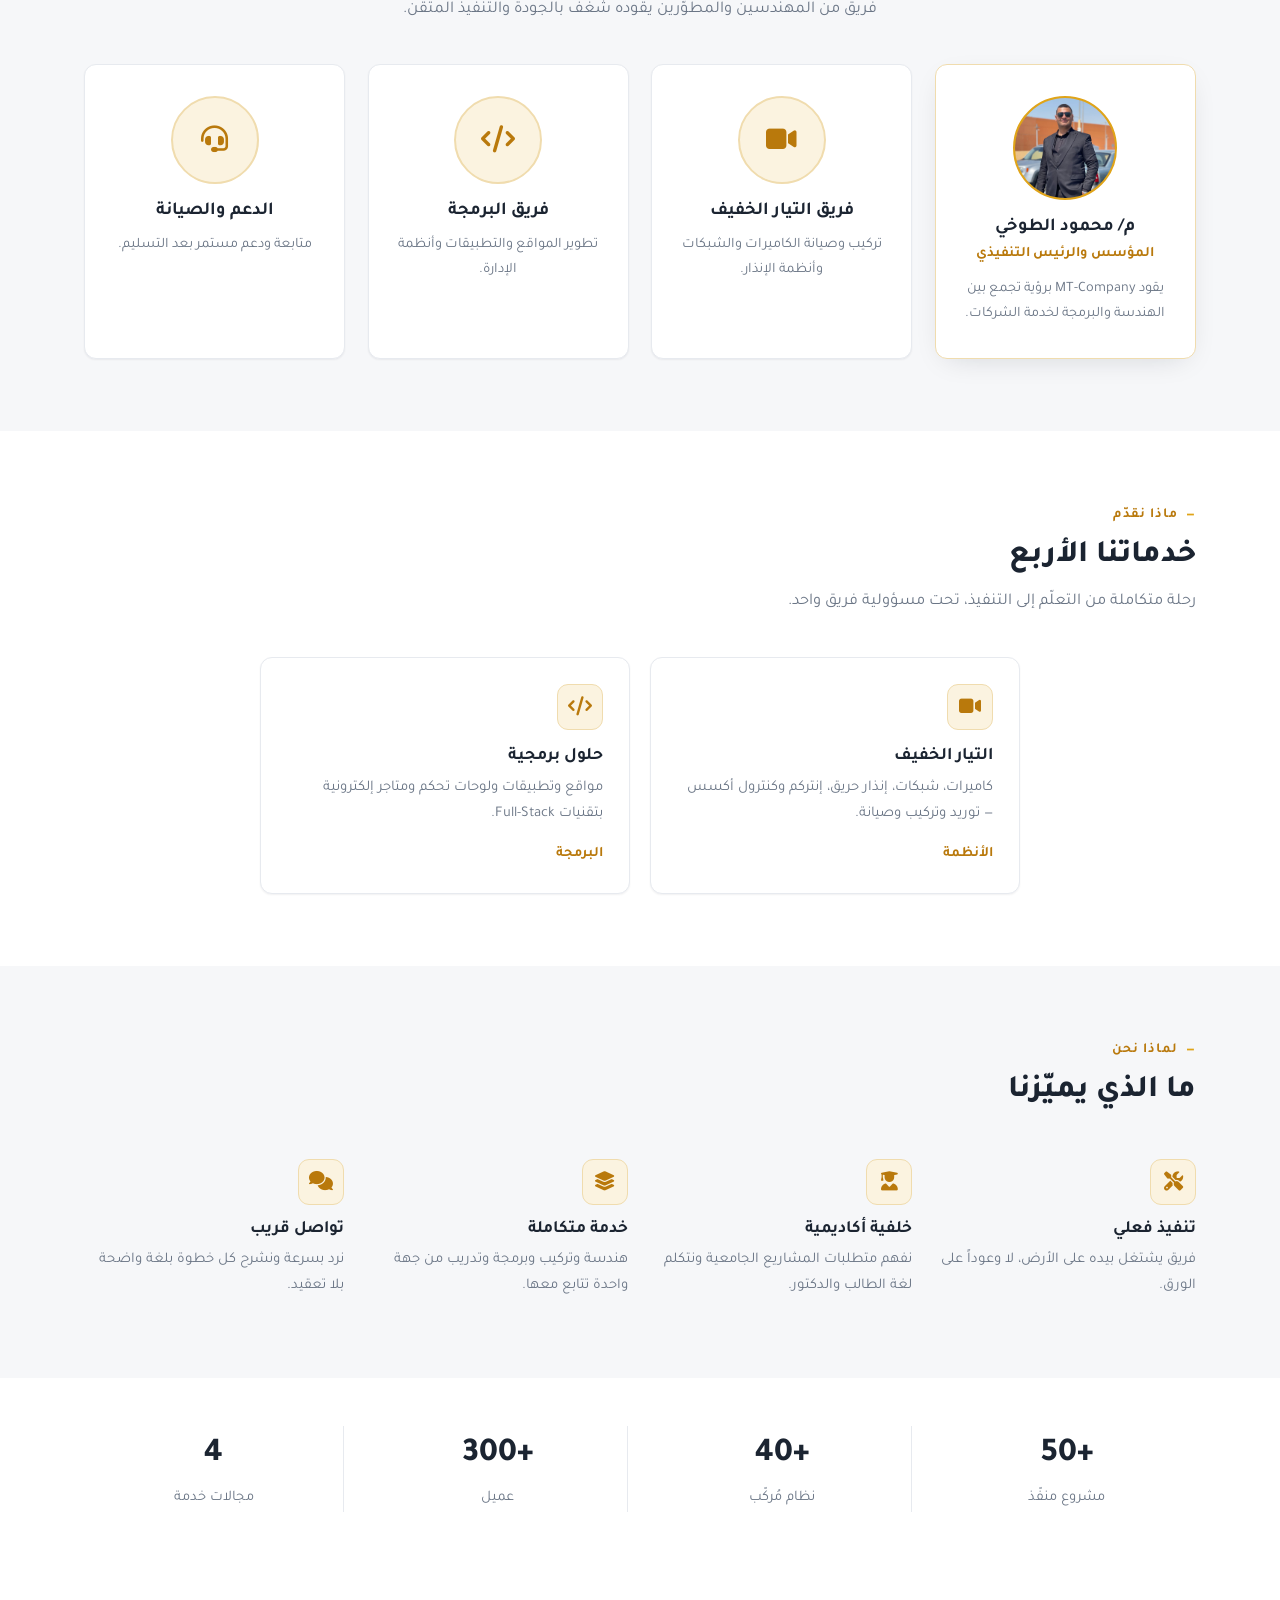
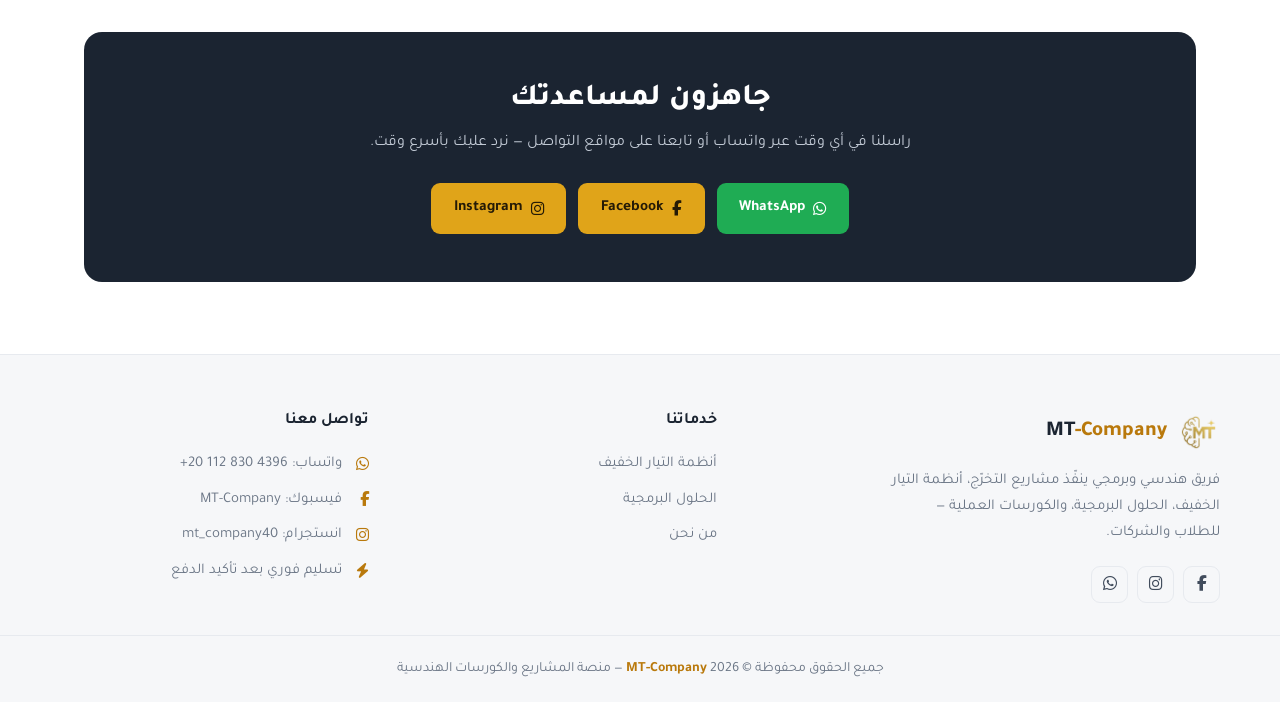
==== commit 8cab4fbb: "Link CEO photo (ceo.jpg) in team card; bias avatar crop to face Co-Authored-By: Claude Opus 4.8 (1M " ====
--- a/about.html
+++ b/about.html
@@ -77,7 +77,7 @@
                 <p data-i18n="ab.team.p"></p>
             </div>
             <div class="team">
-                <div class="member lead"><div class="avatar">ME</div><h4 data-i18n="ab.team.ceoName"></h4><div class="role" data-i18n="ab.team.ceoRole"></div><p data-i18n="ab.team.ceoBio"></p></div>
+                <div class="member lead"><div class="avatar"><img src="ceo.jpg" alt="Mahmoud Eltoukhy" onerror="this.parentElement.textContent='ME'"></div><h4 data-i18n="ab.team.ceoName"></h4><div class="role" data-i18n="ab.team.ceoRole"></div><p data-i18n="ab.team.ceoBio"></p></div>
                 <div class="member"><div class="avatar"><i class="fa-solid fa-video"></i></div><h4 data-i18n="ab.team.r1t"></h4><p data-i18n="ab.team.r1d"></p></div>
                 <div class="member"><div class="avatar"><i class="fa-solid fa-code"></i></div><h4 data-i18n="ab.team.r2t"></h4><p data-i18n="ab.team.r2d"></p></div>
                 <div class="member"><div class="avatar"><i class="fa-solid fa-headset"></i></div><h4 data-i18n="ab.team.r3t"></h4><p data-i18n="ab.team.r3d"></p></div>
--- a/assets/css/theme.css
+++ b/assets/css/theme.css
@@ -169,7 +169,7 @@
 .member { text-align: center; background: var(--card); border: 1px solid var(--border); border-radius: var(--radius); padding: 1.9rem 1.2rem; box-shadow: var(--shadow-sm); transition: transform 0.18s, border-color 0.18s; }
 .member:hover { transform: translateY(-4px); border-color: var(--gold-line); }
 .member .avatar { width: 88px; height: 88px; border-radius: 50%; margin: 0 auto 1rem; display: grid; place-items: center; font-size: 1.7rem; font-weight: 800; background: var(--gold-tint); color: var(--gold-deep); border: 2px solid var(--gold-line); overflow: hidden; }
-.member .avatar img { width: 100%; height: 100%; object-fit: cover; }
+.member .avatar img { width: 100%; height: 100%; object-fit: cover; object-position: 50% 12%; }
 .member.lead { border-color: var(--gold-line); box-shadow: var(--shadow); }
 .member.lead .avatar { width: 104px; height: 104px; background: var(--gold-grad, var(--gold)); color: #241a06; border-color: var(--gold); }
 .member h4 { font-size: 1.14rem; }
